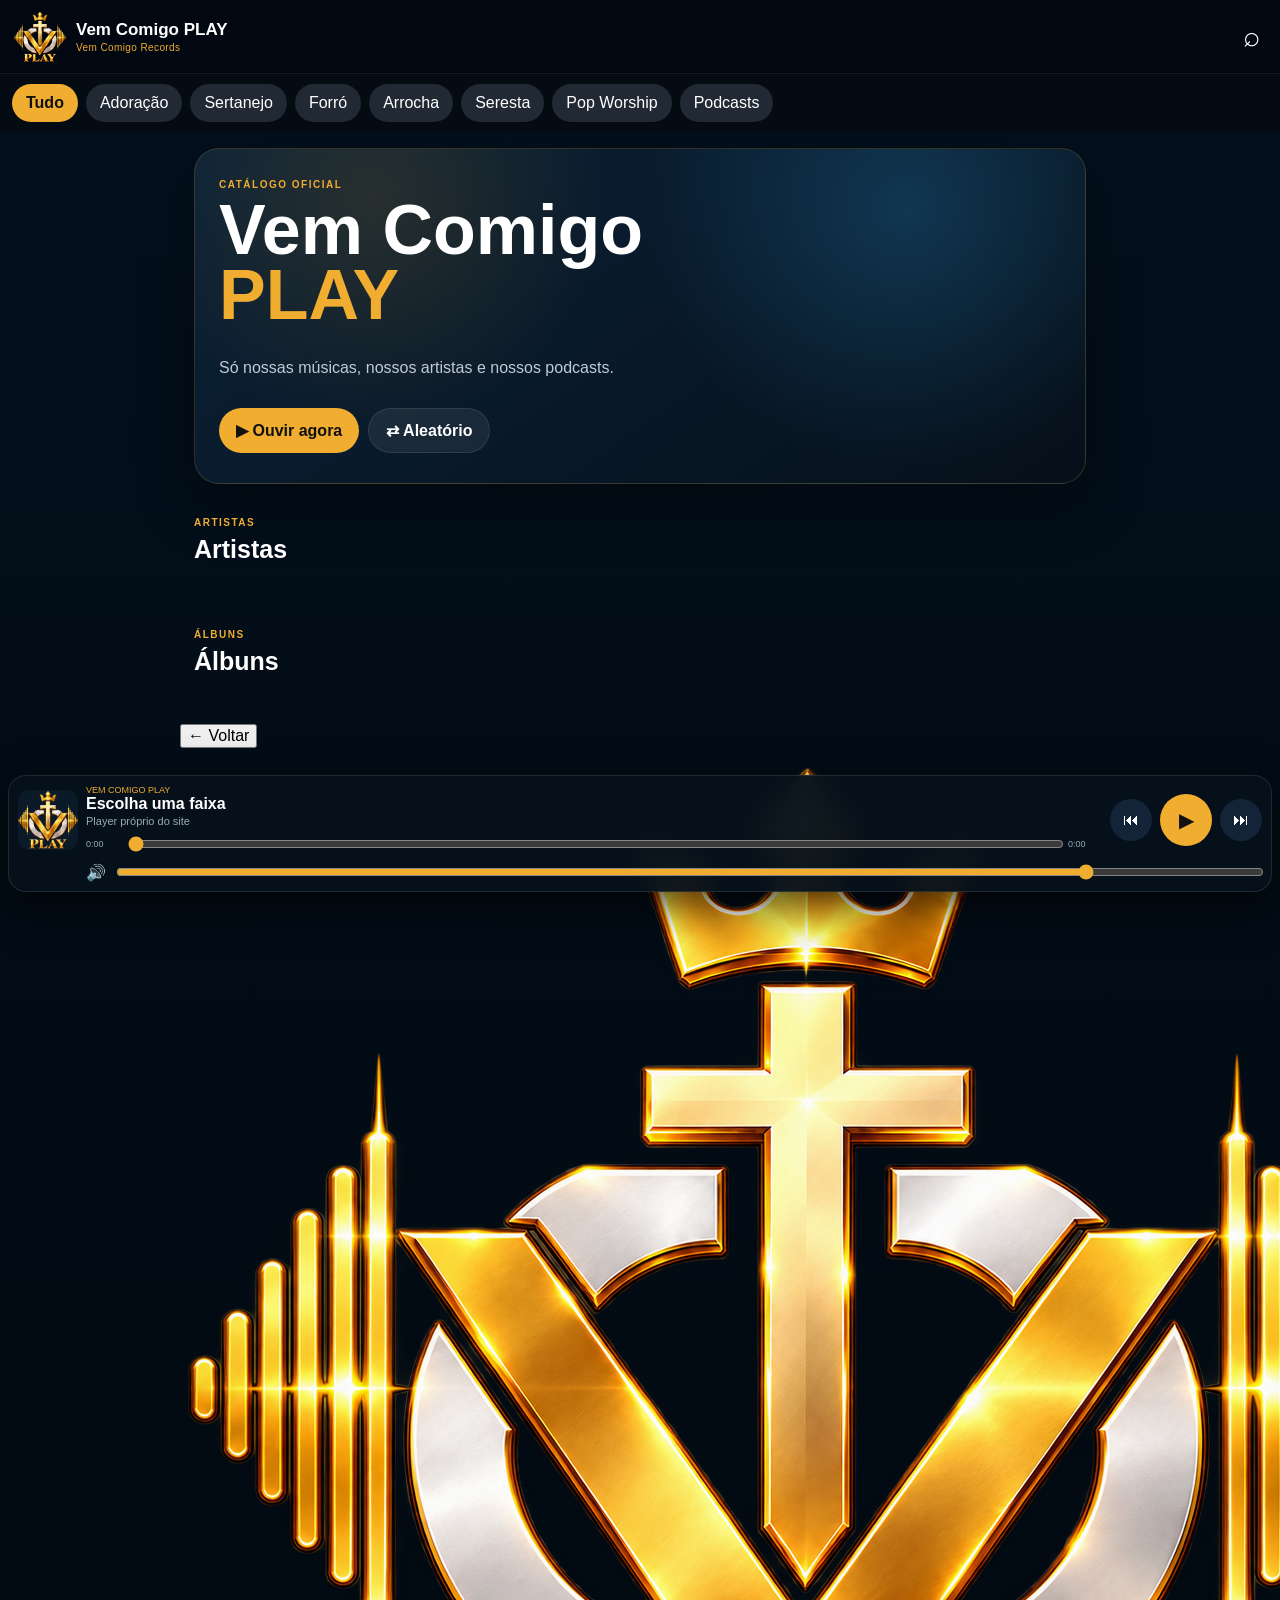
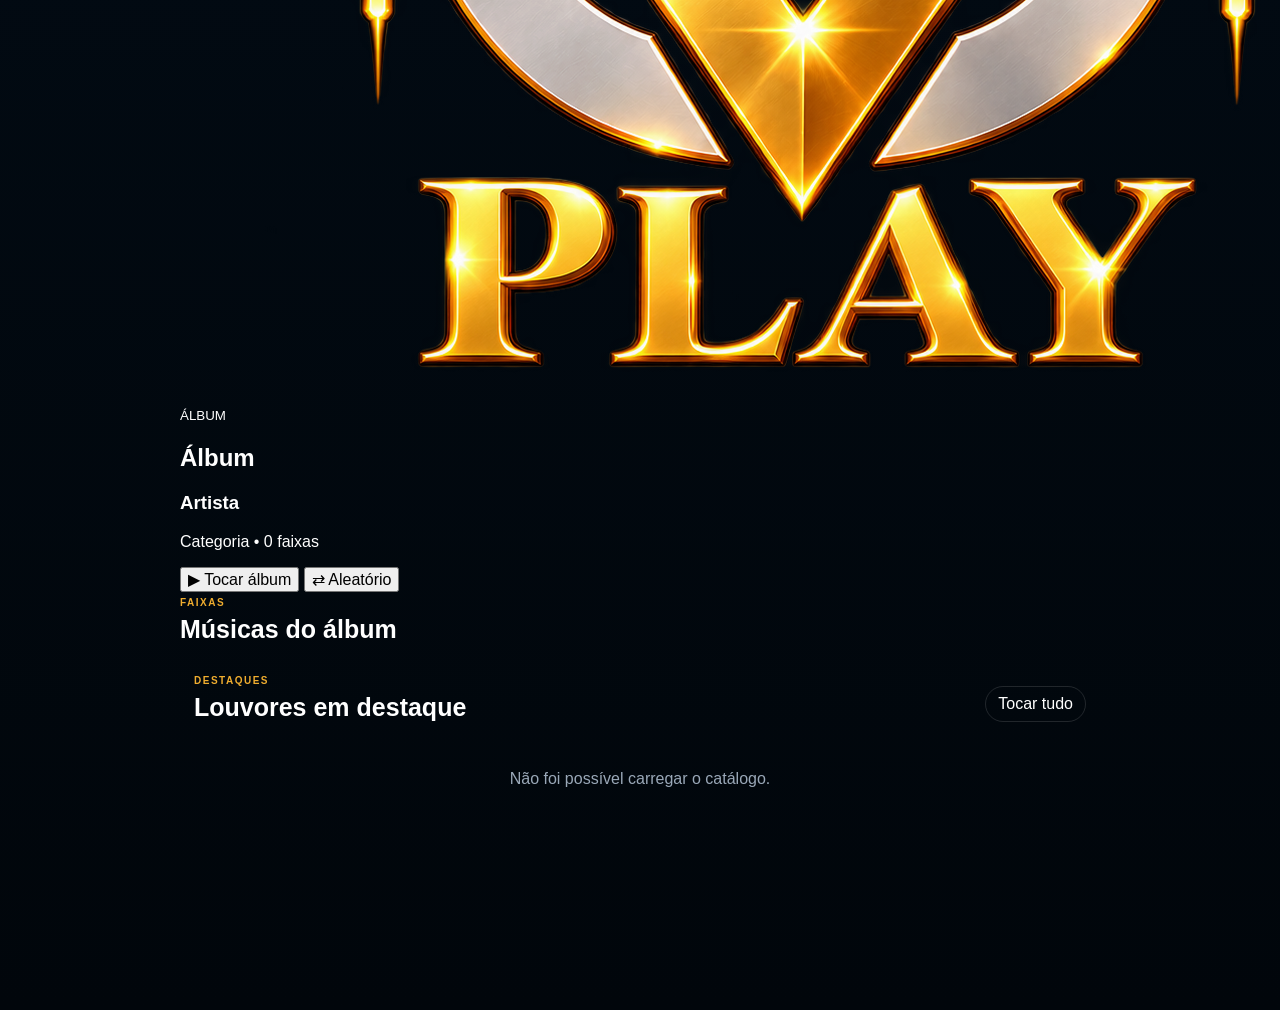
==== index.html @ f5616a2f "Update index.html" ====
<!doctype html>
<html lang="pt-BR">

<head>
  <meta charset="utf-8">

  <meta
    name="viewport"
    content="width=device-width,initial-scale=1,viewport-fit=cover"
  >

  <meta
    name="theme-color"
    content="#020812"
  >

  <title>Vem Comigo PLAY</title>

  <meta
    name="description"
    content="Vem Comigo PLAY — músicas e podcasts da Vem Comigo Records."
  >

  <link
    rel="stylesheet"
    href="style.css"
  >
</head>

<body>

  <!-- TOPO -->

  <header class="topbar">

    <div class="brand">

      <img
        src="logo-play.png"
        alt="Vem Comigo PLAY"
      >

      <div>
        <strong>
          Vem Comigo PLAY
        </strong>

        <span>
          Vem Comigo Records
        </span>
      </div>

    </div>

    <button
      id="searchToggle"
      class="iconbtn"
      aria-label="Buscar"
    >
      ⌕
    </button>

  </header>


  <!-- BUSCA -->

  <section
    id="searchBox"
    class="searchbox hidden"
  >

    <input
      id="searchInput"
      type="search"
      placeholder="Buscar música, artista ou álbum"
    >

  </section>


  <!-- CATEGORIAS -->

  <nav
    class="chips"
    aria-label="Categorias"
  >

    <button
      class="active"
      data-cat="Todos"
    >
      Tudo
    </button>

    <button
      data-cat="Adoração"
    >
      Adoração
    </button>

    <button
      data-cat="Sertanejo Gospel"
    >
      Sertanejo
    </button>

    <button
      data-cat="Forró Gospel"
    >
      Forró
    </button>

    <button
      data-cat="Arrocha Gospel"
    >
      Arrocha
    </button>

    <button
      data-cat="Seresta Gospel"
    >
      Seresta
    </button>

    <button
      data-cat="Pop Worship"
    >
      Pop Worship
    </button>

    <button
      data-cat="Podcasts"
    >
      Podcasts
    </button>

  </nav>


  <main>

    <!-- HERO -->

    <section
      id="homeHero"
      class="hero"
    >

      <small>
        CATÁLOGO OFICIAL
      </small>

      <h1>
        Vem Comigo
        <br>
        <em>
          PLAY
        </em>
      </h1>

      <p>
        Só nossas músicas,
        nossos artistas
        e nossos podcasts.
      </p>

      <div class="hero-actions">

        <button
          id="heroPlay"
        >
          ▶ Ouvir agora
        </button>

        <button
          id="heroShuffle"
          class="secondary"
        >
          ⇄ Aleatório
        </button>

      </div>

    </section>


    <!-- ARTISTAS -->

    <section
      id="artistsSection"
      class="section"
    >

      <div class="section-head">

        <div>

          <small>
            ARTISTAS
          </small>

          <h2>
            Artistas
          </h2>

        </div>

      </div>

      <div
        id="artistsGrid"
        class="albums-grid"
      ></div>

    </section>


    <!-- ÁLBUNS -->

    <section
      id="albumsSection"
      class="section"
    >

      <div class="section-head">

        <div>

          <small>
            ÁLBUNS
          </small>

          <h2>
            Álbuns
          </h2>

        </div>

      </div>

      <div
        id="albumsGrid"
        class="albums-grid"
      ></div>

    </section>


    <!-- TELA DO ÁLBUM -->

    <section
      id="albumView"
      class="album-view hidden"
    >

      <button
        id="backAlbum"
        class="album-back"
      >
        ← Voltar
      </button>

      <div
        class="album-header"
      >

        <div
          class="album-hero-cover"
        >

          <img
            id="albumViewCover"
            src="logo-play.png"
            alt="Capa do álbum"
          >

        </div>

        <div
          class="album-hero-info"
        >

          <small>
            ÁLBUM
          </small>

          <h2
            id="albumViewTitle"
          >
            Álbum
          </h2>

          <h3
            id="albumViewArtist"
          >
            Artista
          </h3>

          <p
            id="albumViewMeta"
          >
            Categoria • 0 faixas
          </p>

          <div
            class="album-actions"
          >

            <button
              id="albumPlay"
              class="album-main-button"
            >
              ▶ Tocar álbum
            </button>

            <button
              id="albumShuffle"
              class="album-secondary-button"
            >
              ⇄ Aleatório
            </button>

          </div>

        </div>

      </div>

      <div
        class="album-track-area"
      >

        <div
          class="section-head"
        >

          <div>

            <small>
              FAIXAS
            </small>

            <h2>
              Músicas do álbum
            </h2>

          </div>

        </div>

        <div
          id="albumTracks"
          class="tracklist"
        ></div>

      </div>

    </section>


    <!-- DESTAQUES -->

    <section
      id="featuredSection"
      class="section"
    >

      <div class="section-head">

        <div>

          <small>
            DESTAQUES
          </small>

          <h2>
            Louvores em destaque
          </h2>

        </div>

        <button
          id="playAll"
        >
          Tocar tudo
        </button>

      </div>

      <div
        id="catalog"
        class="tracklist"
      ></div>

    </section>

  </main>


  <!-- PLAYER -->

  <footer
    class="player"
    id="player"
  >

    <img
      id="cover"
      src="logo-play.png"
      alt="Capa"
    >

    <div
      class="player-meta"
    >

      <small
        id="kind"
      >
        VEM COMIGO PLAY
      </small>

      <strong
        id="title"
      >
        Escolha uma faixa
      </strong>

      <span
        id="artist"
      >
        Player próprio do site
      </span>

      <div
        class="progress"
      >

        <span
          id="cur"
        >
          0:00
        </span>

        <input
          id="seek"
          type="range"
          min="0"
          max="100"
          value="0"
          aria-label="Progresso"
        >

        <span
          id="dur"
        >
          0:00
        </span>

      </div>

    </div>

    <button
      id="prev"
      class="round"
      aria-label="Anterior"
    >
      ⏮
    </button>

    <button
      id="play"
      class="round main"
      aria-label="Tocar"
    >
      ▶
    </button>

    <button
      id="next"
      class="round"
      aria-label="Próxima"
    >
      ⏭
    </button>

    <div
      class="volume"
    >

      <span>
        🔊
      </span>

      <input
        id="volume"
        type="range"
        min="0"
        max="1"
        step=".05"
        value=".85"
        aria-label="Volume"
      >

    </div>

    <audio
      id="audio"
      preload="metadata"
    ></audio>

  </footer>


  <script
    src="app.js"
  ></script>

</body>

</html>
---- style.css ----
:root{
  --bg:#020812;
  --bg2:#05101d;
  --panel:#091827;
  --panel2:#0d2033;
  --gold:#f0ad2f;
  --gold2:#ffd36b;
  --white:#ffffff;
  --muted:#9aa8b8;
  --line:#ffffff14;
}

*{
  box-sizing:border-box;
}

html{
  background:var(--bg);
}

body{
  margin:0;
  padding-bottom:154px;
  background:linear-gradient(
    180deg,
    #03101d 0%,
    #01060b 100%
  );
  color:#fff;
  font-family:Arial,Helvetica,sans-serif;
}

button,
input{
  font:inherit;
}

button{
  cursor:pointer;
}

/* TOPO */

.topbar{
  position:sticky;
  top:0;
  z-index:30;

  height:74px;

  display:flex;
  align-items:center;
  justify-content:space-between;

  padding:10px 14px;

  background:#020812ee;
  border-bottom:1px solid var(--line);

  backdrop-filter:blur(14px);
}

.brand{
  display:flex;
  align-items:center;
  gap:10px;
}

.brand img{
  width:52px;
  height:52px;
  object-fit:contain;
}

.brand strong,
.brand span{
  display:block;
}

.brand strong{
  font-size:17px;
}

.brand span{
  font-size:10px;
  color:var(--gold);
  margin-top:2px;
  letter-spacing:.4px;
}

.iconbtn{
  border:0;
  background:none;
  color:#fff;
  font-size:29px;
}

/* BUSCA */

.searchbox{
  padding:10px 14px;
  background:#06101b;
}

.searchbox.hidden{
  display:none;
}

.searchbox input{
  width:100%;
  padding:13px 14px;

  border-radius:14px;
  border:1px solid #ffffff20;

  background:#0f1d2a;
  color:#fff;

  outline:none;
}

.searchbox input:focus{
  border-color:#f0ad2f66;
}

/* CATEGORIAS */

.chips{
  position:sticky;
  top:74px;
  z-index:25;

  display:flex;
  gap:8px;

  overflow:auto;

  padding:10px 12px;

  background:#050b12;
}

.chips::-webkit-scrollbar{
  display:none;
}

.chips button{
  border:0;

  background:#202934;
  color:#fff;

  border-radius:999px;

  padding:10px 14px;

  white-space:nowrap;
}

.chips button.active{
  background:var(--gold);
  color:#101010;
  font-weight:900;
}

/* CONTEÚDO */

main{
  max-width:920px;
  margin:auto;
}

/* HERO */

.hero{
  margin:16px 14px;

  padding:30px 24px;

  min-height:300px;

  border:1px solid #f0ad2f30;
  border-radius:25px;

  background:
    radial-gradient(
      circle at 80% 18%,
      #1f6a9860,
      transparent 34%
    ),
    radial-gradient(
      circle at 20% 15%,
      #8f6b1f38,
      transparent 30%
    ),
    linear-gradient(
      145deg,
      #0b2238,
      #06101a
    );

  display:flex;
  flex-direction:column;
  justify-content:flex-end;

  box-shadow:0 18px 60px #0005;
}

.hero small,
.section-head small{
  color:var(--gold);

  font-size:10px;
  font-weight:900;

  letter-spacing:1.5px;
}

.hero h1{
  font-size:clamp(
    40px,
    10vw,
    70px
  );

  line-height:.93;

  margin:8px 0 12px;
}

.hero h1 em{
  font-style:normal;
  color:var(--gold);
}

.hero p{
  max-width:540px;

  color:#c1cad5;

  font-size:16px;
  line-height:1.5;
}

.hero-actions{
  display:flex;
  gap:9px;

  margin-top:12px;
}

.hero-actions button{
  border:0;

  border-radius:999px;

  padding:12px 17px;

  background:var(--gold);

  font-weight:900;

  color:#111;
}

.hero-actions .secondary{
  background:#ffffff12;
  color:#fff;

  border:1px solid #ffffff18;
}

/* SEÇÕES */

.section{
  padding:
    12px
    14px
    34px;
}

.section-head{
  display:flex;

  justify-content:space-between;
  align-items:end;

  gap:10px;
}

.section-head h2{
  font-size:25px;

  margin:5px 0 14px;
}

.section-head > button{
  margin-bottom:14px;

  border:1px solid #ffffff20;

  background:none;
  color:#fff;

  border-radius:999px;

  padding:8px 12px;
}

/* LISTA DE MÚSICAS */

.tracklist{
  display:grid;
  gap:7px;
}

.track{
  display:grid;

  grid-template-columns:
    92px
    1fr
    auto;

  gap:11px;

  align-items:center;

  padding:7px;

  border-radius:14px;

  transition:.18s;
}

.track:hover{
  background:#ffffff08;
}

.art{
  width:92px;
  height:62px;

  border-radius:10px;

  overflow:hidden;

  background:
    linear-gradient(
      145deg,
      #183650,
      #081520
    );

  display:grid;
  place-items:center;
}

.art img{
  width:100%;
  height:100%;

  object-fit:cover;
}

.info{
  min-width:0;
}

.info strong,
.info span{
  display:block;
}

.info strong{
  white-space:nowrap;

  overflow:hidden;

  text-overflow:ellipsis;
}

.info span{
  margin-top:4px;

  color:var(--muted);

  font-size:12px;

  white-space:nowrap;

  overflow:hidden;

  text-overflow:ellipsis;
}

.actions{
  display:flex;
  gap:6px;
}

.actions button,
.actions a{
  width:38px;
  height:38px;

  border-radius:50%;

  border:1px solid #ffffff16;

  background:#0d2033;
  color:#fff;

  display:grid;
  place-items:center;

  text-decoration:none;
}

.actions a{
  color:var(--gold2);
}

/* PLAYER */

.player{
  position:fixed;

  left:8px;
  right:8px;
  bottom:8px;

  z-index:40;

  display:grid;

  grid-template-columns:
    60px
    1fr
    42px
    52px
    42px;

  gap:8px;

  align-items:center;

  padding:9px;

  background:#07111cf5;

  border:1px solid #ffffff1b;

  border-radius:18px;

  box-shadow:
    0 12px 45px #000b;

  backdrop-filter:blur(15px);
}

.player > img{
  width:60px;
  height:60px;

  border-radius:11px;

  object-fit:cover;

  background:#0b1a29;
}

.player-meta{
  min-width:0;
}

.player-meta small{
  display:block;

  color:var(--gold);

  font-size:9px;
}

.player-meta strong,
.player-meta > span{
  display:block;

  white-space:nowrap;

  overflow:hidden;

  text-overflow:ellipsis;
}

.player-meta > span{
  font-size:11px;

  color:var(--muted);

  margin-top:2px;
}

.round{
  width:42px;
  height:42px;

  border-radius:50%;

  border:0;

  background:#142438;
  color:#fff;
}

.round.main{
  width:52px;
  height:52px;

  background:var(--gold);
  color:#111;

  font-size:20px;
}

/* PROGRESSO */

.progress{
  display:grid;

  grid-template-columns:
    34px
    1fr
    34px;

  gap:6px;

  align-items:center;

  margin-top:7px;

  font-size:9px;

  color:var(--muted);
}

.progress input,
.volume input{
  width:100%;

  accent-color:var(--gold);
}

/* VOLUME */

.volume{
  grid-column:2 / 6;

  display:grid;

  grid-template-columns:
    21px
    1fr;

  gap:7px;

  align-items:center;
}

/* VAZIO */

.empty{
  padding:34px 10px;

  text-align:center;

  color:var(--muted);
}

/* CELULAR */

@media(max-width:580px){

  body{
    padding-bottom:160px;
  }

  .brand strong{
    font-size:15px;
  }

  .track{
    grid-template-columns:
      82px
      1fr
      auto;
  }

  .art{
    width:82px;
    height:57px;
  }

  .actions a{
    display:none;
  }

  .player{
    grid-template-columns:
      48px
      1fr
      49px;
  }

  .player > img{
    width:48px;
    height:48px;
  }

  .player #prev,
  .player #next{
    display:none;
  }

  .round.main{
    width:49px;
    height:49px;
  }

  .volume{
    grid-column:1 / 4;
  }

}
/* =========================
   ARTISTAS E ÁLBUNS
========================= */

.albums-grid{
  display:grid;
  grid-template-columns:
    repeat(auto-fill,minmax(150px,1fr));
  gap:14px;
}

.album-card,
.artist-card{
  background:#091827;
  border:1px solid #ffffff12;
  border-radius:16px;
  overflow:hidden;
  cursor:pointer;
  transition:.18s;
}

.album-card:hover,
.artist-card:hover{
  transform:translateY(-2px);
  border-color:#f0ad2f55;
}

.album-cover,
.artist-cover{
  width:100%;
  aspect-ratio:1/1;
  background:#0d2033;
  overflow:hidden;
}

.album-cover img,
.artist-cover img{
  width:100%;
  height:100%;
  object-fit:cover;
}

.album-info,
.artist-info{
  padding:10px;
}

.album-info strong,
.artist-info strong{
  display:block;
  font-size:14px;
  white-space:nowrap;
  overflow:hidden;
  text-overflow:ellipsis;
}

.album-info span,
.artist-info span{
  display:block;
  margin-top:4px;
  font-size:11px;
  color:var(--muted);
}

.album-card.active{
  border-color:var(--gold);
  box-shadow:0 0 0 1px #f0ad2f44;
}

@media(max-width:580px){
  .albums-grid{
    grid-template-columns:
      repeat(2,minmax(0,1fr));
    gap:10px;
  }
}
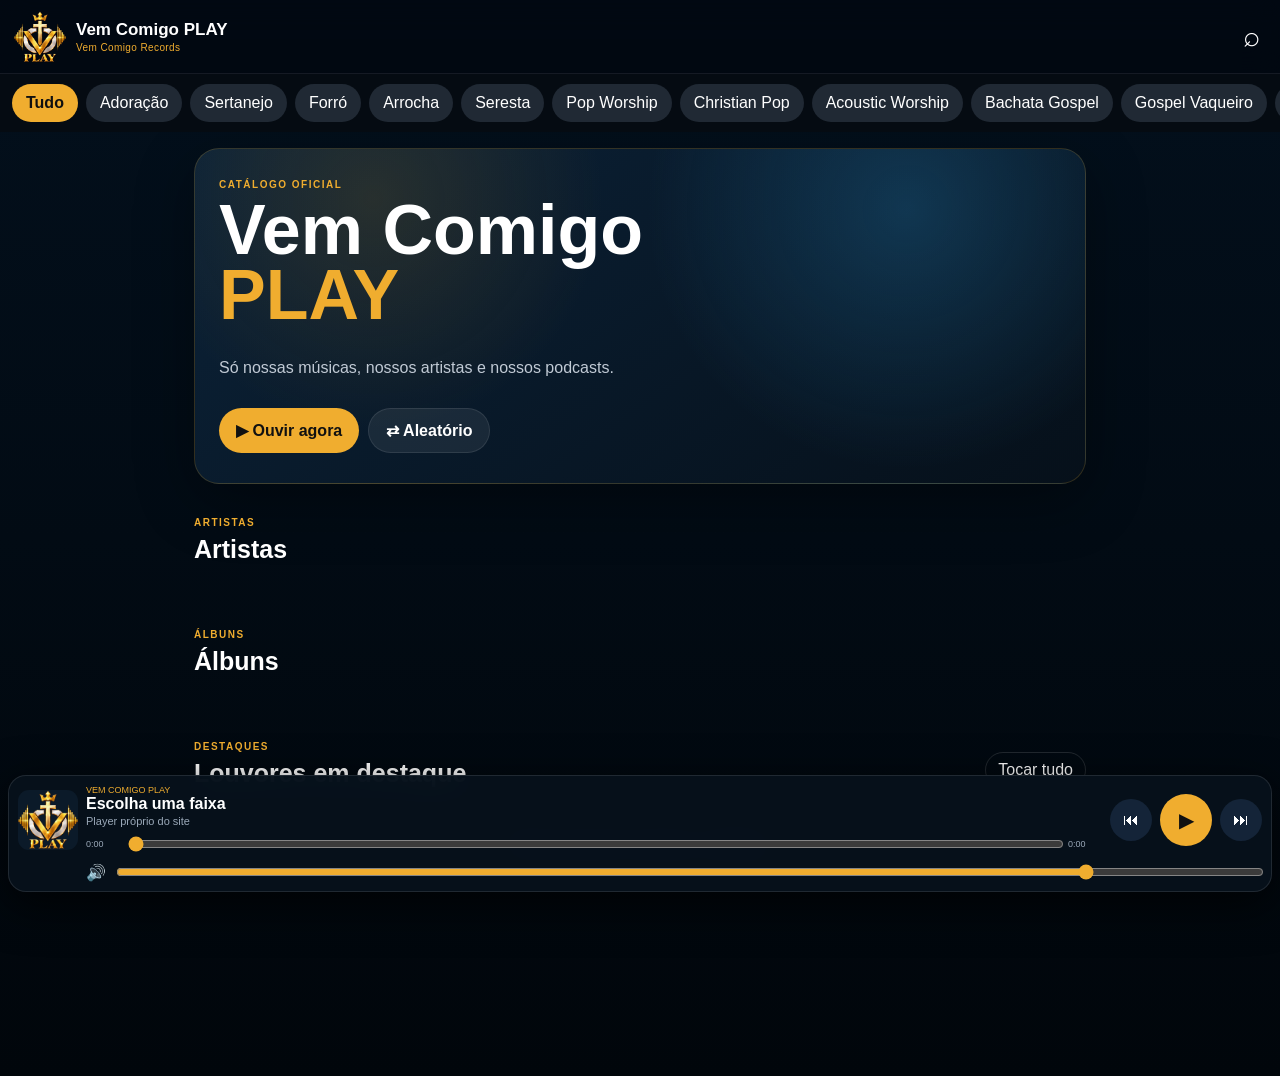
==== commit 754c83b8: "Update index.html" ====
--- a/index.html
+++ b/index.html
@@ -127,6 +127,30 @@
       data-cat="Pop Worship"
     >
       Pop Worship
+    </button>
+
+    <button
+      data-cat="Christian Pop"
+    >
+      Christian Pop
+    </button>
+
+    <button
+      data-cat="Acoustic Worship"
+    >
+      Acoustic Worship
+    </button>
+
+    <button
+      data-cat="Bachata Gospel"
+    >
+      Bachata Gospel
+    </button>
+
+    <button
+      data-cat="Gospel Vaqueiro"
+    >
+      Gospel Vaqueiro
     </button>
 
     <button
@@ -353,6 +377,95 @@
           id="albumTracks"
           class="tracklist"
         ></div>
+
+      </div>
+
+    </section>
+
+
+    <!-- =========================
+         TELA DE LETRAS
+    ========================== -->
+
+    <section
+      id="lyricsView"
+      class="lyrics-view hidden"
+    >
+
+      <button
+        id="backLyrics"
+        class="album-back"
+      >
+        ← Voltar
+      </button>
+
+      <div
+        class="lyrics-header"
+      >
+
+        <div
+          class="lyrics-cover"
+        >
+
+          <img
+            id="lyricsCover"
+            src="logo-play.png"
+            alt="Capa da música"
+          >
+
+        </div>
+
+        <div
+          class="lyrics-info"
+        >
+
+          <small>
+            LETRA
+          </small>
+
+          <h2
+            id="lyricsTitle"
+          >
+            Música
+          </h2>
+
+          <h3
+            id="lyricsArtist"
+          >
+            Artista
+          </h3>
+
+          <p
+            id="lyricsAlbum"
+          >
+            Álbum
+          </p>
+
+          <button
+            id="lyricsPlay"
+            class="album-main-button"
+          >
+            ▶ Ouvir música
+          </button>
+
+        </div>
+
+      </div>
+
+
+      <div
+        class="lyrics-content"
+      >
+
+        <div
+          class="lyrics-brand"
+        >
+          VEM COMIGO PLAY
+        </div>
+
+        <pre
+          id="lyricsText"
+        >Letra não disponível.</pre>
 
       </div>
 
--- a/style.css
+++ b/style.css
@@ -708,3 +708,148 @@
     gap:10px;
   }
 }
+/* =========================
+   TELA DO ÁLBUM
+========================= */
+
+.hidden{
+  display:none !important;
+}
+
+.album-view{
+  padding:18px 14px 36px;
+}
+
+.album-back{
+  border:1px solid #ffffff20;
+  background:#ffffff08;
+  color:#fff;
+  border-radius:999px;
+  padding:9px 14px;
+  margin-bottom:16px;
+}
+
+.album-header{
+  display:grid;
+  grid-template-columns:260px 1fr;
+  gap:24px;
+  align-items:center;
+
+  padding:22px;
+
+  border-radius:24px;
+  border:1px solid #ffffff12;
+
+  background:
+    radial-gradient(
+      circle at 20% 20%,
+      #c7952d25,
+      transparent 28%
+    ),
+    linear-gradient(
+      145deg,
+      #0c2034,
+      #07111c
+    );
+
+  box-shadow:
+    0 16px 50px #0007;
+}
+
+.album-hero-cover{
+  width:100%;
+  aspect-ratio:1/1;
+  border-radius:20px;
+  overflow:hidden;
+  background:#0b1927;
+}
+
+.album-hero-cover img{
+  width:100%;
+  height:100%;
+  object-fit:cover;
+}
+
+.album-hero-info small{
+  color:var(--gold);
+  font-size:10px;
+  font-weight:900;
+  letter-spacing:1.4px;
+}
+
+.album-hero-info h2{
+  margin:7px 0 5px;
+  font-size:clamp(
+    34px,
+    7vw,
+    58px
+  );
+  line-height:1;
+}
+
+.album-hero-info h3{
+  margin:0 0 9px;
+  font-size:19px;
+  color:#e5ebf1;
+}
+
+.album-hero-info p{
+  margin:0;
+  color:var(--muted);
+}
+
+.album-actions{
+  display:flex;
+  gap:9px;
+  flex-wrap:wrap;
+  margin-top:18px;
+}
+
+.album-main-button,
+.album-secondary-button{
+  border-radius:999px;
+  padding:12px 17px;
+  font-weight:900;
+}
+
+.album-main-button{
+  border:0;
+  background:var(--gold);
+  color:#111;
+}
+
+.album-secondary-button{
+  border:1px solid #ffffff20;
+  background:#ffffff0a;
+  color:#fff;
+}
+
+.album-track-area{
+  margin-top:24px;
+}
+
+/* =========================
+   MOBILE
+========================= */
+
+@media(max-width:700px){
+
+  .album-header{
+    grid-template-columns:1fr;
+    gap:16px;
+  }
+
+  .album-hero-cover{
+    max-width:300px;
+    margin:auto;
+  }
+
+  .album-hero-info{
+    text-align:center;
+  }
+
+  .album-actions{
+    justify-content:center;
+  }
+
+}
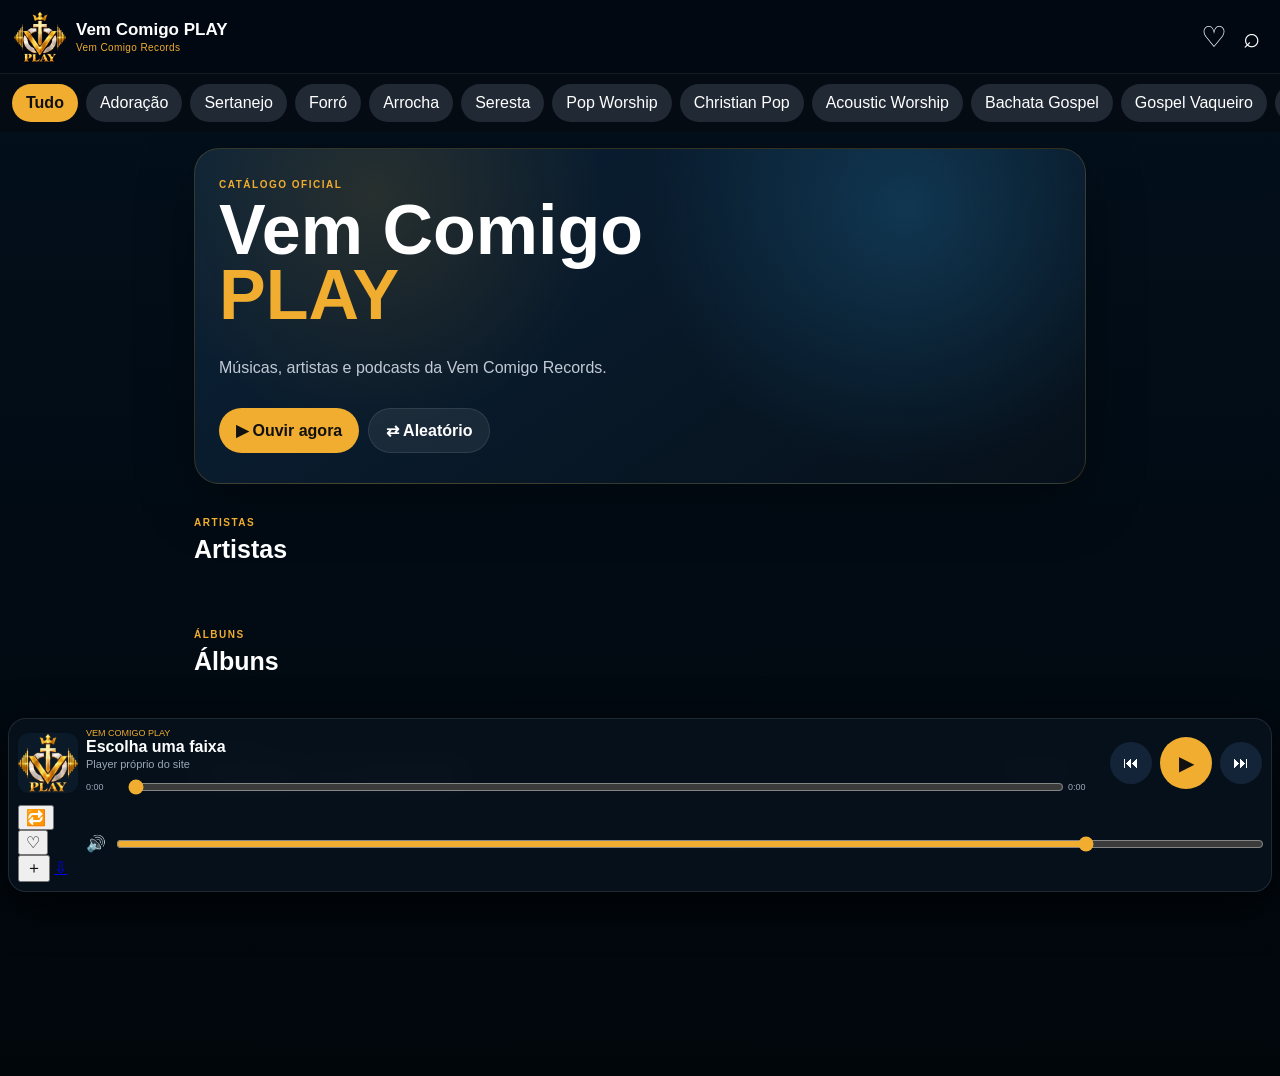
==== commit 66a09b3f: "Update index.html" ====
--- a/index.html
+++ b/index.html
@@ -29,7 +29,9 @@
 
 <body>
 
-  <!-- TOPO -->
+  <!-- =====================================================
+       TOPO
+  ====================================================== -->
 
   <header class="topbar">
 
@@ -41,6 +43,7 @@
       >
 
       <div>
+
         <strong>
           Vem Comigo PLAY
         </strong>
@@ -48,22 +51,40 @@
         <span>
           Vem Comigo Records
         </span>
+
       </div>
 
     </div>
 
-    <button
-      id="searchToggle"
-      class="iconbtn"
-      aria-label="Buscar"
-    >
-      ⌕
-    </button>
+
+    <div class="top-actions">
+
+      <button
+        id="libraryToggle"
+        class="iconbtn"
+        aria-label="Minha Biblioteca"
+        title="Minha Biblioteca"
+      >
+        ♡
+      </button>
+
+      <button
+        id="searchToggle"
+        class="iconbtn"
+        aria-label="Buscar"
+        title="Buscar"
+      >
+        ⌕
+      </button>
+
+    </div>
 
   </header>
 
 
-  <!-- BUSCA -->
+  <!-- =====================================================
+       BUSCA
+  ====================================================== -->
 
   <section
     id="searchBox"
@@ -79,7 +100,9 @@
   </section>
 
 
-  <!-- CATEGORIAS -->
+  <!-- =====================================================
+       CATEGORIAS
+  ====================================================== -->
 
   <nav
     class="chips"
@@ -93,69 +116,47 @@
       Tudo
     </button>
 
-    <button
-      data-cat="Adoração"
-    >
+    <button data-cat="Adoração">
       Adoração
     </button>
 
-    <button
-      data-cat="Sertanejo Gospel"
-    >
+    <button data-cat="Sertanejo Gospel">
       Sertanejo
     </button>
 
-    <button
-      data-cat="Forró Gospel"
-    >
+    <button data-cat="Forró Gospel">
       Forró
     </button>
 
-    <button
-      data-cat="Arrocha Gospel"
-    >
+    <button data-cat="Arrocha Gospel">
       Arrocha
     </button>
 
-    <button
-      data-cat="Seresta Gospel"
-    >
+    <button data-cat="Seresta Gospel">
       Seresta
     </button>
 
-    <button
-      data-cat="Pop Worship"
-    >
+    <button data-cat="Pop Worship">
       Pop Worship
     </button>
 
-    <button
-      data-cat="Christian Pop"
-    >
+    <button data-cat="Christian Pop">
       Christian Pop
     </button>
 
-    <button
-      data-cat="Acoustic Worship"
-    >
+    <button data-cat="Acoustic Worship">
       Acoustic Worship
     </button>
 
-    <button
-      data-cat="Bachata Gospel"
-    >
+    <button data-cat="Bachata Gospel">
       Bachata Gospel
     </button>
 
-    <button
-      data-cat="Gospel Vaqueiro"
-    >
+    <button data-cat="Gospel Vaqueiro">
       Gospel Vaqueiro
     </button>
 
-    <button
-      data-cat="Podcasts"
-    >
+    <button data-cat="Podcasts">
       Podcasts
     </button>
 
@@ -164,7 +165,9 @@
 
   <main>
 
-    <!-- HERO -->
+    <!-- =====================================================
+         HOME
+    ====================================================== -->
 
     <section
       id="homeHero"
@@ -178,22 +181,18 @@
       <h1>
         Vem Comigo
         <br>
-        <em>
-          PLAY
-        </em>
+        <em>PLAY</em>
       </h1>
 
       <p>
-        Só nossas músicas,
-        nossos artistas
-        e nossos podcasts.
+        Músicas, artistas e podcasts
+        da Vem Comigo Records.
       </p>
 
+
       <div class="hero-actions">
 
-        <button
-          id="heroPlay"
-        >
+        <button id="heroPlay">
           ▶ Ouvir agora
         </button>
 
@@ -209,7 +208,228 @@
     </section>
 
 
-    <!-- ARTISTAS -->
+    <!-- =====================================================
+         MINHA BIBLIOTECA
+    ====================================================== -->
+
+    <section
+      id="librarySection"
+      class="section hidden"
+    >
+
+      <div class="library-header">
+
+        <button
+          id="closeLibrary"
+          class="album-back"
+        >
+          ← Voltar
+        </button>
+
+        <small>
+          MINHA BIBLIOTECA
+        </small>
+
+        <h1>
+          Sua música
+        </h1>
+
+        <p>
+          Favoritos e playlists salvos neste aparelho.
+        </p>
+
+      </div>
+
+
+      <div class="library-tabs">
+
+        <button
+          id="favoritesTab"
+          class="library-tab active"
+        >
+          ❤️ Favoritos
+        </button>
+
+        <button
+          id="playlistsTab"
+          class="library-tab"
+        >
+          ♪ Playlists
+        </button>
+
+      </div>
+
+
+      <!-- FAVORITOS -->
+
+      <div
+        id="favoritesView"
+        class="library-view"
+      >
+
+        <div class="section-head">
+
+          <div>
+
+            <small>
+              FAVORITOS
+            </small>
+
+            <h2>
+              Músicas que você curtiu
+            </h2>
+
+          </div>
+
+          <button id="playFavorites">
+            ▶ Tocar
+          </button>
+
+        </div>
+
+
+        <div
+          id="favoritesList"
+          class="tracklist"
+        >
+
+          <div class="empty">
+            Você ainda não adicionou favoritos.
+          </div>
+
+        </div>
+
+      </div>
+
+
+      <!-- PLAYLISTS -->
+
+      <div
+        id="playlistsView"
+        class="library-view hidden"
+      >
+
+        <div class="section-head">
+
+          <div>
+
+            <small>
+              PLAYLISTS
+            </small>
+
+            <h2>
+              Suas playlists
+            </h2>
+
+          </div>
+
+          <button id="createPlaylistButton">
+            + Nova
+          </button>
+
+        </div>
+
+
+        <div
+          id="playlistsGrid"
+          class="albums-grid"
+        >
+
+          <div class="empty">
+            Nenhuma playlist criada.
+          </div>
+
+        </div>
+
+      </div>
+
+    </section>
+
+
+    <!-- =====================================================
+         TELA DE PLAYLIST
+    ====================================================== -->
+
+    <section
+      id="playlistView"
+      class="album-view hidden"
+    >
+
+      <button
+        id="backPlaylist"
+        class="album-back"
+      >
+        ← Minhas playlists
+      </button>
+
+
+      <div class="album-header">
+
+        <div class="playlist-big-icon">
+          ♪
+        </div>
+
+
+        <div class="album-hero-info">
+
+          <small>
+            PLAYLIST
+          </small>
+
+          <h2 id="playlistViewTitle">
+            Minha Playlist
+          </h2>
+
+          <p id="playlistViewMeta">
+            0 músicas
+          </p>
+
+
+          <div class="album-actions">
+
+            <button
+              id="playlistPlay"
+              class="album-main-button"
+            >
+              ▶ Tocar playlist
+            </button>
+
+            <button
+              id="playlistShuffle"
+              class="album-secondary-button"
+            >
+              ⇄ Aleatório
+            </button>
+
+            <button
+              id="deletePlaylist"
+              class="album-secondary-button"
+            >
+              🗑 Excluir playlist
+            </button>
+
+          </div>
+
+        </div>
+
+      </div>
+
+
+      <div class="album-track-area">
+
+        <div
+          id="playlistTracks"
+          class="tracklist"
+        ></div>
+
+      </div>
+
+    </section>
+
+
+    <!-- =====================================================
+         ARTISTAS
+    ====================================================== -->
 
     <section
       id="artistsSection"
@@ -231,6 +451,7 @@
         </div>
 
       </div>
+
 
       <div
         id="artistsGrid"
@@ -240,7 +461,9 @@
     </section>
 
 
-    <!-- ÁLBUNS -->
+    <!-- =====================================================
+         ÁLBUNS
+    ====================================================== -->
 
     <section
       id="albumsSection"
@@ -262,6 +485,7 @@
         </div>
 
       </div>
+
 
       <div
         id="albumsGrid"
@@ -271,7 +495,9 @@
     </section>
 
 
-    <!-- TELA DO ÁLBUM -->
+    <!-- =====================================================
+         TELA DO ÁLBUM
+    ====================================================== -->
 
     <section
       id="albumView"
@@ -285,13 +511,10 @@
         ← Voltar
       </button>
 
-      <div
-        class="album-header"
-      >
-
-        <div
-          class="album-hero-cover"
-        >
+
+      <div class="album-header">
+
+        <div class="album-hero-cover">
 
           <img
             id="albumViewCover"
@@ -301,35 +524,27 @@
 
         </div>
 
-        <div
-          class="album-hero-info"
-        >
+
+        <div class="album-hero-info">
 
           <small>
             ÁLBUM
           </small>
 
-          <h2
-            id="albumViewTitle"
-          >
+          <h2 id="albumViewTitle">
             Álbum
           </h2>
 
-          <h3
-            id="albumViewArtist"
-          >
+          <h3 id="albumViewArtist">
             Artista
           </h3>
 
-          <p
-            id="albumViewMeta"
-          >
+          <p id="albumViewMeta">
             Categoria • 0 faixas
           </p>
 
-          <div
-            class="album-actions"
-          >
+
+          <div class="album-actions">
 
             <button
               id="albumPlay"
@@ -351,13 +566,10 @@
 
       </div>
 
-      <div
-        class="album-track-area"
-      >
-
-        <div
-          class="section-head"
-        >
+
+      <div class="album-track-area">
+
+        <div class="section-head">
 
           <div>
 
@@ -372,6 +584,7 @@
           </div>
 
         </div>
+
 
         <div
           id="albumTracks"
@@ -383,9 +596,9 @@
     </section>
 
 
-    <!-- =========================
-         TELA DE LETRAS
-    ========================== -->
+    <!-- =====================================================
+         LETRAS
+    ====================================================== -->
 
     <section
       id="lyricsView"
@@ -399,13 +612,10 @@
         ← Voltar
       </button>
 
-      <div
-        class="lyrics-header"
-      >
-
-        <div
-          class="lyrics-cover"
-        >
+
+      <div class="lyrics-header">
+
+        <div class="lyrics-cover">
 
           <img
             id="lyricsCover"
@@ -415,31 +625,25 @@
 
         </div>
 
-        <div
-          class="lyrics-info"
-        >
+
+        <div class="lyrics-info">
 
           <small>
             LETRA
           </small>
 
-          <h2
-            id="lyricsTitle"
-          >
+          <h2 id="lyricsTitle">
             Música
           </h2>
 
-          <h3
-            id="lyricsArtist"
-          >
+          <h3 id="lyricsArtist">
             Artista
           </h3>
 
-          <p
-            id="lyricsAlbum"
-          >
+          <p id="lyricsAlbum">
             Álbum
           </p>
+
 
           <button
             id="lyricsPlay"
@@ -453,15 +657,12 @@
       </div>
 
 
-      <div
-        class="lyrics-content"
-      >
-
-        <div
-          class="lyrics-brand"
-        >
+      <div class="lyrics-content">
+
+        <div class="lyrics-brand">
           VEM COMIGO PLAY
         </div>
+
 
         <pre
           id="lyricsText"
@@ -472,7 +673,9 @@
     </section>
 
 
-    <!-- DESTAQUES -->
+    <!-- =====================================================
+         DESTAQUES
+    ====================================================== -->
 
     <section
       id="featuredSection"
@@ -493,13 +696,12 @@
 
         </div>
 
-        <button
-          id="playAll"
-        >
+        <button id="playAll">
           Tocar tudo
         </button>
 
       </div>
+
 
       <div
         id="catalog"
@@ -511,48 +713,106 @@
   </main>
 
 
-  <!-- PLAYER -->
+  <!-- =====================================================
+       MODAL ADICIONAR À PLAYLIST
+  ====================================================== -->
+
+  <div
+    id="playlistModal"
+    class="playlist-modal hidden"
+  >
+
+    <div class="playlist-modal-box">
+
+      <div class="playlist-modal-head">
+
+        <div>
+
+          <small>
+            VEM COMIGO PLAY
+          </small>
+
+          <h2>
+            Adicionar à playlist
+          </h2>
+
+        </div>
+
+
+        <button
+          id="closePlaylistModal"
+          class="modal-close"
+        >
+          ✕
+        </button>
+
+      </div>
+
+
+      <div
+        id="playlistModalTrack"
+        class="playlist-modal-track"
+      >
+        Escolha uma música.
+      </div>
+
+
+      <div
+        id="playlistChoices"
+        class="playlist-choices"
+      ></div>
+
+
+      <button
+        id="newPlaylistFromModal"
+        class="primary-action"
+      >
+        + Criar nova playlist
+      </button>
+
+    </div>
+
+  </div>
+
+
+  <!-- =====================================================
+       PLAYER FIXO
+  ====================================================== -->
 
   <footer
     class="player"
     id="player"
   >
 
+    <!-- CAPA -->
+
     <img
       id="cover"
       src="logo-play.png"
       alt="Capa"
     >
 
-    <div
-      class="player-meta"
-    >
-
-      <small
-        id="kind"
-      >
+
+    <!-- INFORMAÇÕES -->
+
+    <div class="player-meta">
+
+      <small id="kind">
         VEM COMIGO PLAY
       </small>
 
-      <strong
-        id="title"
-      >
+      <strong id="title">
         Escolha uma faixa
       </strong>
 
-      <span
-        id="artist"
-      >
+      <span id="artist">
         Player próprio do site
       </span>
 
-      <div
-        class="progress"
-      >
-
-        <span
-          id="cur"
-        >
+
+      <div class="progress">
+
+        <span id="cur">
           0:00
         </span>
 
@@ -565,43 +825,112 @@
           aria-label="Progresso"
         >
 
-        <span
-          id="dur"
-        >
+        <span id="dur">
           0:00
         </span>
 
       </div>
 
     </div>
+
+
+    <!-- ANTERIOR -->
 
     <button
       id="prev"
       class="round"
       aria-label="Anterior"
+      title="Anterior"
     >
       ⏮
     </button>
+
+
+    <!-- PLAY -->
 
     <button
       id="play"
       class="round main"
       aria-label="Tocar"
+      title="Tocar"
     >
       ▶
     </button>
+
+
+    <!-- PRÓXIMA -->
 
     <button
       id="next"
       class="round"
       aria-label="Próxima"
+      title="Próxima"
     >
       ⏭
     </button>
 
-    <div
-      class="volume"
-    >
+
+    <!-- =================================================
+         CONTROLES EXTRAS
+    ================================================== -->
+
+    <div class="player-extra-actions">
+
+      <!-- REPETIR -->
+
+      <button
+        id="repeatButton"
+        class="player-extra-button"
+        title="Repetir"
+        aria-label="Repetir"
+      >
+        🔁
+      </button>
+
+
+      <!-- FAVORITO -->
+
+      <button
+        id="favoriteCurrent"
+        class="player-extra-button"
+        title="Adicionar aos favoritos"
+        aria-label="Favorito"
+      >
+        ♡
+      </button>
+
+
+      <!-- PLAYLIST -->
+
+      <button
+        id="playlistCurrent"
+        class="player-extra-button"
+        title="Adicionar à playlist"
+        aria-label="Adicionar à playlist"
+      >
+        ＋
+      </button>
+
+
+      <!-- DOWNLOAD -->
+
+      <a
+        id="downloadCurrent"
+        class="player-extra-button"
+        href="#"
+        download
+        title="Baixar música"
+        aria-label="Baixar música"
+      >
+        ⇩
+      </a>
+
+    </div>
+
+
+    <!-- VOLUME -->
+
+    <div class="volume">
 
       <span>
         🔊
@@ -619,6 +948,9 @@
 
     </div>
 
+
+    <!-- ÁUDIO -->
+
     <audio
       id="audio"
       preload="metadata"
@@ -627,9 +959,7 @@
   </footer>
 
 
-  <script
-    src="app.js"
-  ></script>
+  <script src="app.js"></script>
 
 </body>
 
--- a/style.css
+++ b/style.css
@@ -21,13 +21,17 @@
 body{
   margin:0;
   padding-bottom:154px;
-  background:linear-gradient(
-    180deg,
-    #03101d 0%,
-    #01060b 100%
-  );
+  background:
+    linear-gradient(
+      180deg,
+      #03101d 0%,
+      #01060b 100%
+    );
   color:#fff;
-  font-family:Arial,Helvetica,sans-serif;
+  font-family:
+    Arial,
+    Helvetica,
+    sans-serif;
 }
 
 button,
@@ -39,24 +43,21 @@
   cursor:pointer;
 }
 
-/* TOPO */
+/* =========================
+   TOPO
+========================= */
 
 .topbar{
   position:sticky;
   top:0;
   z-index:30;
-
   height:74px;
-
   display:flex;
   align-items:center;
   justify-content:space-between;
-
   padding:10px 14px;
-
   background:#020812ee;
   border-bottom:1px solid var(--line);
-
   backdrop-filter:blur(14px);
 }
 
@@ -95,7 +96,9 @@
   font-size:29px;
 }
 
-/* BUSCA */
+/* =========================
+   BUSCA
+========================= */
 
 .searchbox{
   padding:10px 14px;
@@ -109,13 +112,10 @@
 .searchbox input{
   width:100%;
   padding:13px 14px;
-
   border-radius:14px;
   border:1px solid #ffffff20;
-
   background:#0f1d2a;
   color:#fff;
-
   outline:none;
 }
 
@@ -123,20 +123,18 @@
   border-color:#f0ad2f66;
 }
 
-/* CATEGORIAS */
+/* =========================
+   CATEGORIAS
+========================= */
 
 .chips{
   position:sticky;
   top:74px;
   z-index:25;
-
   display:flex;
   gap:8px;
-
   overflow:auto;
-
   padding:10px 12px;
-
   background:#050b12;
 }
 
@@ -146,14 +144,10 @@
 
 .chips button{
   border:0;
-
   background:#202934;
   color:#fff;
-
   border-radius:999px;
-
   padding:10px 14px;
-
   white-space:nowrap;
 }
 
@@ -163,22 +157,23 @@
   font-weight:900;
 }
 
-/* CONTEÚDO */
+/* =========================
+   CONTEÚDO
+========================= */
 
 main{
   max-width:920px;
   margin:auto;
 }
 
-/* HERO */
+/* =========================
+   HERO
+========================= */
 
 .hero{
   margin:16px 14px;
-
   padding:30px 24px;
-
   min-height:300px;
-
   border:1px solid #f0ad2f30;
   border-radius:25px;
 
@@ -203,28 +198,27 @@
   flex-direction:column;
   justify-content:flex-end;
 
-  box-shadow:0 18px 60px #0005;
+  box-shadow:
+    0 18px 60px #0005;
 }
 
 .hero small,
 .section-head small{
   color:var(--gold);
-
   font-size:10px;
   font-weight:900;
-
   letter-spacing:1.5px;
 }
 
 .hero h1{
-  font-size:clamp(
-    40px,
-    10vw,
-    70px
-  );
+  font-size:
+    clamp(
+      40px,
+      10vw,
+      70px
+    );
 
   line-height:.93;
-
   margin:8px 0 12px;
 }
 
@@ -235,9 +229,7 @@
 
 .hero p{
   max-width:540px;
-
   color:#c1cad5;
-
   font-size:16px;
   line-height:1.5;
 }
@@ -245,32 +237,27 @@
 .hero-actions{
   display:flex;
   gap:9px;
-
   margin-top:12px;
 }
 
 .hero-actions button{
   border:0;
-
   border-radius:999px;
-
   padding:12px 17px;
-
   background:var(--gold);
-
   font-weight:900;
-
   color:#111;
 }
 
 .hero-actions .secondary{
   background:#ffffff12;
   color:#fff;
-
   border:1px solid #ffffff18;
 }
 
-/* SEÇÕES */
+/* =========================
+   SEÇÕES
+========================= */
 
 .section{
   padding:
@@ -281,33 +268,28 @@
 
 .section-head{
   display:flex;
-
   justify-content:space-between;
   align-items:end;
-
   gap:10px;
 }
 
 .section-head h2{
   font-size:25px;
-
   margin:5px 0 14px;
 }
 
 .section-head > button{
   margin-bottom:14px;
-
   border:1px solid #ffffff20;
-
   background:none;
   color:#fff;
-
   border-radius:999px;
-
   padding:8px 12px;
 }
 
-/* LISTA DE MÚSICAS */
+/* =========================
+   LISTA DE MÚSICAS
+========================= */
 
 .tracklist{
   display:grid;
@@ -323,13 +305,9 @@
     auto;
 
   gap:11px;
-
   align-items:center;
-
   padding:7px;
-
   border-radius:14px;
-
   transition:.18s;
 }
 
@@ -340,9 +318,7 @@
 .art{
   width:92px;
   height:62px;
-
   border-radius:10px;
-
   overflow:hidden;
 
   background:
@@ -359,7 +335,6 @@
 .art img{
   width:100%;
   height:100%;
-
   object-fit:cover;
 }
 
@@ -374,23 +349,16 @@
 
 .info strong{
   white-space:nowrap;
-
   overflow:hidden;
-
   text-overflow:ellipsis;
 }
 
 .info span{
   margin-top:4px;
-
   color:var(--muted);
-
   font-size:12px;
-
   white-space:nowrap;
-
   overflow:hidden;
-
   text-overflow:ellipsis;
 }
 
@@ -401,35 +369,32 @@
 
 .actions button,
 .actions a{
-  width:38px;
+  min-width:38px;
   height:38px;
-
-  border-radius:50%;
-
+  padding:0 10px;
+  border-radius:999px;
   border:1px solid #ffffff16;
-
   background:#0d2033;
   color:#fff;
-
   display:grid;
   place-items:center;
-
   text-decoration:none;
 }
 
-.actions a{
+.actions .lyrics-button{
   color:var(--gold2);
-}
-
-/* PLAYER */
+  border-color:#f0ad2f40;
+}
+
+/* =========================
+   PLAYER
+========================= */
 
 .player{
   position:fixed;
-
   left:8px;
   right:8px;
   bottom:8px;
-
   z-index:40;
 
   display:grid;
@@ -442,15 +407,10 @@
     42px;
 
   gap:8px;
-
   align-items:center;
-
   padding:9px;
-
   background:#07111cf5;
-
   border:1px solid #ffffff1b;
-
   border-radius:18px;
 
   box-shadow:
@@ -462,11 +422,8 @@
 .player > img{
   width:60px;
   height:60px;
-
   border-radius:11px;
-
   object-fit:cover;
-
   background:#0b1a29;
 }
 
@@ -476,39 +433,29 @@
 
 .player-meta small{
   display:block;
-
   color:var(--gold);
-
   font-size:9px;
 }
 
 .player-meta strong,
 .player-meta > span{
   display:block;
-
   white-space:nowrap;
-
   overflow:hidden;
-
   text-overflow:ellipsis;
 }
 
 .player-meta > span{
   font-size:11px;
-
   color:var(--muted);
-
   margin-top:2px;
 }
 
 .round{
   width:42px;
   height:42px;
-
   border-radius:50%;
-
   border:0;
-
   background:#142438;
   color:#fff;
 }
@@ -516,14 +463,14 @@
 .round.main{
   width:52px;
   height:52px;
-
   background:var(--gold);
   color:#111;
-
   font-size:20px;
 }
 
-/* PROGRESSO */
+/* =========================
+   PROGRESSO
+========================= */
 
 .progress{
   display:grid;
@@ -534,104 +481,42 @@
     34px;
 
   gap:6px;
-
   align-items:center;
-
   margin-top:7px;
-
   font-size:9px;
-
   color:var(--muted);
 }
 
 .progress input,
 .volume input{
   width:100%;
-
   accent-color:var(--gold);
 }
 
-/* VOLUME */
+/* =========================
+   VOLUME
+========================= */
 
 .volume{
   grid-column:2 / 6;
-
   display:grid;
-
   grid-template-columns:
     21px
     1fr;
-
   gap:7px;
-
   align-items:center;
 }
 
-/* VAZIO */
+/* =========================
+   VAZIO
+========================= */
 
 .empty{
   padding:34px 10px;
-
   text-align:center;
-
   color:var(--muted);
 }
 
-/* CELULAR */
-
-@media(max-width:580px){
-
-  body{
-    padding-bottom:160px;
-  }
-
-  .brand strong{
-    font-size:15px;
-  }
-
-  .track{
-    grid-template-columns:
-      82px
-      1fr
-      auto;
-  }
-
-  .art{
-    width:82px;
-    height:57px;
-  }
-
-  .actions a{
-    display:none;
-  }
-
-  .player{
-    grid-template-columns:
-      48px
-      1fr
-      49px;
-  }
-
-  .player > img{
-    width:48px;
-    height:48px;
-  }
-
-  .player #prev,
-  .player #next{
-    display:none;
-  }
-
-  .round.main{
-    width:49px;
-    height:49px;
-  }
-
-  .volume{
-    grid-column:1 / 4;
-  }
-
-}
 /* =========================
    ARTISTAS E ÁLBUNS
 ========================= */
@@ -639,7 +524,10 @@
 .albums-grid{
   display:grid;
   grid-template-columns:
-    repeat(auto-fill,minmax(150px,1fr));
+    repeat(
+      auto-fill,
+      minmax(150px,1fr)
+    );
   gap:14px;
 }
 
@@ -698,23 +586,21 @@
 
 .album-card.active{
   border-color:var(--gold);
-  box-shadow:0 0 0 1px #f0ad2f44;
-}
-
-@media(max-width:580px){
-  .albums-grid{
-    grid-template-columns:
-      repeat(2,minmax(0,1fr));
-    gap:10px;
-  }
-}
-/* =========================
-   TELA DO ÁLBUM
+  box-shadow:
+    0 0 0 1px #f0ad2f44;
+}
+
+/* =========================
+   UTIL
 ========================= */
 
 .hidden{
   display:none !important;
 }
+
+/* =========================
+   TELA DO ÁLBUM
+========================= */
 
 .album-view{
   padding:18px 14px 36px;
@@ -731,12 +617,13 @@
 
 .album-header{
   display:grid;
-  grid-template-columns:260px 1fr;
+  grid-template-columns:
+    260px
+    1fr;
+
   gap:24px;
   align-items:center;
-
   padding:22px;
-
   border-radius:24px;
   border:1px solid #ffffff12;
 
@@ -779,11 +666,14 @@
 
 .album-hero-info h2{
   margin:7px 0 5px;
-  font-size:clamp(
-    34px,
-    7vw,
-    58px
-  );
+
+  font-size:
+    clamp(
+      34px,
+      7vw,
+      58px
+    );
+
   line-height:1;
 }
 
@@ -828,11 +718,284 @@
   margin-top:24px;
 }
 
-/* =========================
-   MOBILE
+/* =========================================================
+   TELA DE LETRAS
+========================================================= */
+
+.lyrics-view{
+  padding:
+    18px
+    14px
+    40px;
+}
+
+.lyrics-header{
+  display:grid;
+
+  grid-template-columns:
+    220px
+    1fr;
+
+  gap:22px;
+  align-items:center;
+
+  padding:22px;
+
+  border-radius:24px;
+
+  border:
+    1px solid
+    #f0ad2f28;
+
+  background:
+    radial-gradient(
+      circle at 15% 20%,
+      #f0ad2f1d,
+      transparent 28%
+    ),
+    radial-gradient(
+      circle at 90% 10%,
+      #1f6a9830,
+      transparent 30%
+    ),
+    linear-gradient(
+      145deg,
+      #0d2237,
+      #06101a
+    );
+
+  box-shadow:
+    0 18px 55px #0007;
+}
+
+.lyrics-cover{
+  width:100%;
+  aspect-ratio:1/1;
+  border-radius:20px;
+  overflow:hidden;
+  background:#0d2033;
+
+  box-shadow:
+    0 14px 35px #0008;
+}
+
+.lyrics-cover img{
+  width:100%;
+  height:100%;
+  object-fit:cover;
+}
+
+.lyrics-info{
+  min-width:0;
+}
+
+.lyrics-info small{
+  color:var(--gold);
+  font-size:10px;
+  font-weight:900;
+  letter-spacing:1.6px;
+}
+
+.lyrics-info h2{
+  margin:
+    8px
+    0
+    5px;
+
+  font-size:
+    clamp(
+      32px,
+      7vw,
+      54px
+    );
+
+  line-height:1;
+}
+
+.lyrics-info h3{
+  margin:
+    0
+    0
+    8px;
+
+  color:#f4f6f8;
+  font-size:19px;
+}
+
+.lyrics-info p{
+  margin:
+    0
+    0
+    17px;
+
+  color:var(--muted);
+}
+
+.lyrics-content{
+  margin-top:18px;
+
+  padding:
+    28px
+    26px
+    40px;
+
+  border-radius:24px;
+
+  border:
+    1px solid
+    #ffffff12;
+
+  background:
+    linear-gradient(
+      180deg,
+      #0a1b2c,
+      #050c14
+    );
+
+  box-shadow:
+    0 18px 55px #0005;
+}
+
+.lyrics-brand{
+  display:inline-flex;
+
+  margin-bottom:18px;
+
+  padding:
+    7px
+    11px;
+
+  border-radius:999px;
+
+  color:#111;
+
+  background:
+    linear-gradient(
+      90deg,
+      var(--gold),
+      var(--gold2)
+    );
+
+  font-size:10px;
+  font-weight:900;
+  letter-spacing:1.3px;
+}
+
+#lyricsText{
+  margin:0;
+
+  white-space:pre-wrap;
+
+  font-family:
+    Arial,
+    Helvetica,
+    sans-serif;
+
+  font-size:
+    clamp(
+      17px,
+      3vw,
+      22px
+    );
+
+  line-height:1.85;
+
+  color:#f5f7fa;
+}
+
+#lyricsText::selection{
+  background:#f0ad2f;
+  color:#111;
+}
+
+/* Destaque visual das marcações
+   [Verso], [Refrão] etc.
+   O app.js vai transformar depois.
+*/
+
+.lyrics-section-title{
+  display:block;
+
+  margin:
+    27px
+    0
+    10px;
+
+  color:var(--gold2);
+
+  font-size:12px;
+  font-weight:900;
+
+  letter-spacing:1.3px;
+
+  text-transform:uppercase;
+}
+
+/* =========================
+   CELULAR
 ========================= */
 
 @media(max-width:700px){
+
+  body{
+    padding-bottom:160px;
+  }
+
+  .brand strong{
+    font-size:15px;
+  }
+
+  .track{
+    grid-template-columns:
+      82px
+      1fr
+      auto;
+  }
+
+  .art{
+    width:82px;
+    height:57px;
+  }
+
+  .actions a{
+    display:none;
+  }
+
+  .player{
+    grid-template-columns:
+      48px
+      1fr
+      49px;
+  }
+
+  .player > img{
+    width:48px;
+    height:48px;
+  }
+
+  .player #prev,
+  .player #next{
+    display:none;
+  }
+
+  .round.main{
+    width:49px;
+    height:49px;
+  }
+
+  .volume{
+    grid-column:1 / 4;
+  }
+
+  .albums-grid{
+    grid-template-columns:
+      repeat(
+        2,
+        minmax(0,1fr)
+      );
+
+    gap:10px;
+  }
 
   .album-header{
     grid-template-columns:1fr;
@@ -852,4 +1015,30 @@
     justify-content:center;
   }
 
-}
+  .lyrics-header{
+    grid-template-columns:1fr;
+    gap:17px;
+  }
+
+  .lyrics-cover{
+    max-width:280px;
+    margin:auto;
+  }
+
+  .lyrics-info{
+    text-align:center;
+  }
+
+  .lyrics-content{
+    padding:
+      22px
+      17px
+      34px;
+  }
+
+  #lyricsText{
+    font-size:17px;
+    line-height:1.75;
+  }
+
+}
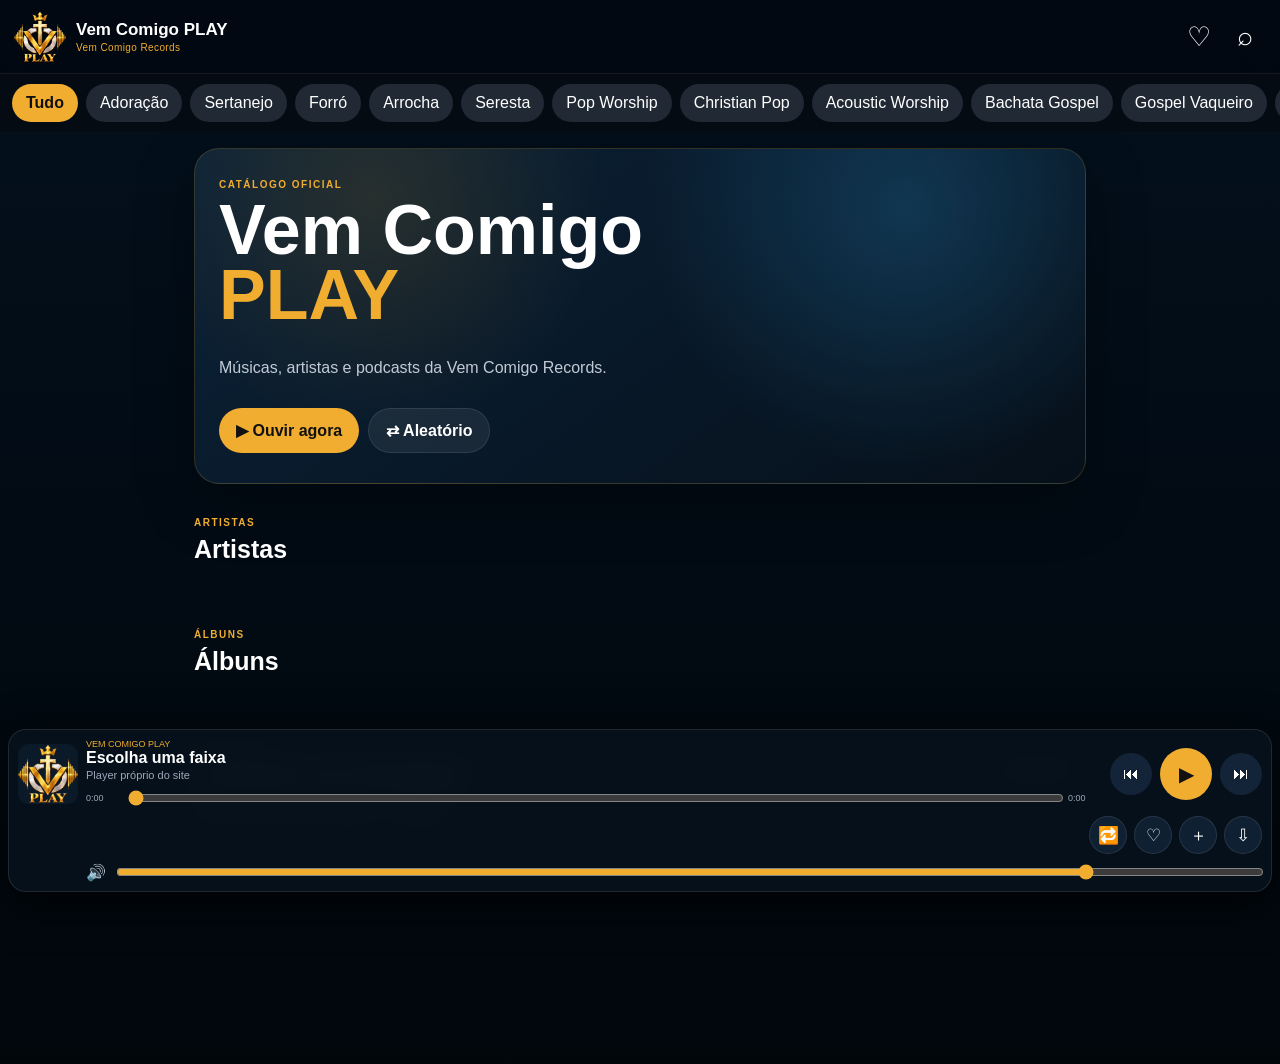
==== commit d06567d7: "Add files via upload" ====
--- a/index.html
+++ b/index.html
@@ -595,82 +595,51 @@
 
     </section>
 
-
     <!-- =====================================================
-         LETRAS
+         TELA DA MÚSICA
     ====================================================== -->
 
     <section
-      id="lyricsView"
-      class="lyrics-view hidden"
+      id="trackView"
+      class="track-view hidden"
     >
 
       <button
-        id="backLyrics"
+        id="backTrack"
         class="album-back"
       >
         ← Voltar
       </button>
 
-
-      <div class="lyrics-header">
-
-        <div class="lyrics-cover">
-
+      <div class="track-view-card">
+
+        <div class="track-view-cover">
           <img
-            id="lyricsCover"
+            id="trackViewCover"
             src="logo-play.png"
             alt="Capa da música"
           >
-
-        </div>
-
-
-        <div class="lyrics-info">
-
-          <small>
-            LETRA
-          </small>
-
-          <h2 id="lyricsTitle">
-            Música
-          </h2>
-
-          <h3 id="lyricsArtist">
-            Artista
-          </h3>
-
-          <p id="lyricsAlbum">
-            Álbum
-          </p>
-
-
-          <button
-            id="lyricsPlay"
-            class="album-main-button"
-          >
-            ▶ Ouvir música
-          </button>
-
-        </div>
-
-      </div>
-
-
-      <div class="lyrics-content">
-
-        <div class="lyrics-brand">
-          VEM COMIGO PLAY
-        </div>
-
-
-        <pre
-          id="lyricsText"
-        >Letra não disponível.</pre>
+        </div>
+
+        <div class="track-view-info">
+          <small>TOCANDO AGORA</small>
+          <h2 id="trackViewTitle">Música</h2>
+          <h3 id="trackViewArtist">Artista</h3>
+          <p id="trackViewAlbum">Álbum</p>
+
+          <div class="track-view-actions">
+            <button id="trackViewPlay" class="album-main-button">▶ Tocar música</button>
+            <button id="trackViewFavorite" class="album-secondary-button">♡ Favoritar</button>
+            <button id="trackViewPlaylist" class="album-secondary-button">＋ Playlist</button>
+            <a id="trackViewDownload" class="album-secondary-button track-view-download" href="#" download>⇩ Baixar</a>
+          </div>
+        </div>
 
       </div>
 
     </section>
+
+
 
 
     <!-- =====================================================
--- a/style.css
+++ b/style.css
@@ -8,6 +8,7 @@
   --white:#ffffff;
   --muted:#9aa8b8;
   --line:#ffffff14;
+  --danger:#ff6262;
 }
 
 *{
@@ -20,14 +21,17 @@
 
 body{
   margin:0;
-  padding-bottom:154px;
+  padding-bottom:210px;
+
   background:
     linear-gradient(
       180deg,
       #03101d 0%,
       #01060b 100%
     );
+
   color:#fff;
+
   font-family:
     Arial,
     Helvetica,
@@ -43,6 +47,7 @@
   cursor:pointer;
 }
 
+
 /* =========================
    TOPO
 ========================= */
@@ -51,14 +56,22 @@
   position:sticky;
   top:0;
   z-index:30;
+
   height:74px;
+
   display:flex;
   align-items:center;
   justify-content:space-between;
+
   padding:10px 14px;
+
   background:#020812ee;
-  border-bottom:1px solid var(--line);
-  backdrop-filter:blur(14px);
+
+  border-bottom:
+    1px solid var(--line);
+
+  backdrop-filter:
+    blur(14px);
 }
 
 .brand{
@@ -83,18 +96,38 @@
 }
 
 .brand span{
+  margin-top:2px;
+
+  color:var(--gold);
+
   font-size:10px;
-  color:var(--gold);
-  margin-top:2px;
+
   letter-spacing:.4px;
 }
 
+.top-actions{
+  display:flex;
+  align-items:center;
+  gap:4px;
+}
+
 .iconbtn{
+  width:42px;
+  height:42px;
+
+  display:grid;
+  place-items:center;
+
   border:0;
+  border-radius:50%;
+
   background:none;
+
   color:#fff;
-  font-size:29px;
-}
+
+  font-size:27px;
+}
+
 
 /* =========================
    BUSCA
@@ -102,6 +135,7 @@
 
 .searchbox{
   padding:10px 14px;
+
   background:#06101b;
 }
 
@@ -111,17 +145,25 @@
 
 .searchbox input{
   width:100%;
+
   padding:13px 14px;
+
   border-radius:14px;
-  border:1px solid #ffffff20;
+
+  border:
+    1px solid #ffffff20;
+
   background:#0f1d2a;
+
   color:#fff;
+
   outline:none;
 }
 
 .searchbox input:focus{
   border-color:#f0ad2f66;
 }
+
 
 /* =========================
    CATEGORIAS
@@ -129,12 +171,19 @@
 
 .chips{
   position:sticky;
+
   top:74px;
+
   z-index:25;
+
   display:flex;
+
   gap:8px;
+
   overflow:auto;
+
   padding:10px 12px;
+
   background:#050b12;
 }
 
@@ -144,18 +193,26 @@
 
 .chips button{
   border:0;
+
   background:#202934;
+
   color:#fff;
+
   border-radius:999px;
+
   padding:10px 14px;
+
   white-space:nowrap;
 }
 
 .chips button.active{
   background:var(--gold);
+
   color:#101010;
+
   font-weight:900;
 }
+
 
 /* =========================
    CONTEÚDO
@@ -163,8 +220,10 @@
 
 main{
   max-width:920px;
+
   margin:auto;
 }
+
 
 /* =========================
    HERO
@@ -172,22 +231,30 @@
 
 .hero{
   margin:16px 14px;
+
   padding:30px 24px;
+
   min-height:300px;
-  border:1px solid #f0ad2f30;
+
+  border:
+    1px solid #f0ad2f30;
+
   border-radius:25px;
 
   background:
+
     radial-gradient(
       circle at 80% 18%,
       #1f6a9860,
       transparent 34%
     ),
+
     radial-gradient(
       circle at 20% 15%,
       #8f6b1f38,
       transparent 30%
     ),
+
     linear-gradient(
       145deg,
       #0b2238,
@@ -195,7 +262,9 @@
     );
 
   display:flex;
+
   flex-direction:column;
+
   justify-content:flex-end;
 
   box-shadow:
@@ -205,8 +274,11 @@
 .hero small,
 .section-head small{
   color:var(--gold);
+
   font-size:10px;
+
   font-weight:900;
+
   letter-spacing:1.5px;
 }
 
@@ -219,41 +291,57 @@
     );
 
   line-height:.93;
+
   margin:8px 0 12px;
 }
 
 .hero h1 em{
   font-style:normal;
+
   color:var(--gold);
 }
 
 .hero p{
   max-width:540px;
+
   color:#c1cad5;
+
   font-size:16px;
+
   line-height:1.5;
 }
 
 .hero-actions{
   display:flex;
+
   gap:9px;
+
   margin-top:12px;
 }
 
 .hero-actions button{
   border:0;
+
   border-radius:999px;
+
   padding:12px 17px;
+
   background:var(--gold);
+
+  color:#111;
+
   font-weight:900;
-  color:#111;
 }
 
 .hero-actions .secondary{
   background:#ffffff12;
+
   color:#fff;
-  border:1px solid #ffffff18;
-}
+
+  border:
+    1px solid #ffffff18;
+}
+
 
 /* =========================
    SEÇÕES
@@ -268,31 +356,43 @@
 
 .section-head{
   display:flex;
+
   justify-content:space-between;
+
   align-items:end;
+
   gap:10px;
 }
 
 .section-head h2{
+  margin:5px 0 14px;
+
   font-size:25px;
-  margin:5px 0 14px;
 }
 
 .section-head > button{
   margin-bottom:14px;
-  border:1px solid #ffffff20;
+
+  border:
+    1px solid #ffffff20;
+
   background:none;
+
   color:#fff;
+
   border-radius:999px;
+
   padding:8px 12px;
 }
 
+
 /* =========================
-   LISTA DE MÚSICAS
+   FAIXAS
 ========================= */
 
 .tracklist{
   display:grid;
+
   gap:7px;
 }
 
@@ -305,9 +405,13 @@
     auto;
 
   gap:11px;
+
   align-items:center;
+
   padding:7px;
+
   border-radius:14px;
+
   transition:.18s;
 }
 
@@ -318,7 +422,9 @@
 .art{
   width:92px;
   height:62px;
+
   border-radius:10px;
+
   overflow:hidden;
 
   background:
@@ -327,14 +433,12 @@
       #183650,
       #081520
     );
-
-  display:grid;
-  place-items:center;
 }
 
 .art img{
   width:100%;
   height:100%;
+
   object-fit:cover;
 }
 
@@ -349,52 +453,759 @@
 
 .info strong{
   white-space:nowrap;
+
   overflow:hidden;
+
   text-overflow:ellipsis;
 }
 
 .info span{
   margin-top:4px;
+
   color:var(--muted);
+
   font-size:12px;
+
   white-space:nowrap;
+
   overflow:hidden;
+
   text-overflow:ellipsis;
 }
 
 .actions{
   display:flex;
+
   gap:6px;
+
+  flex-wrap:wrap;
+
+  justify-content:flex-end;
 }
 
 .actions button,
 .actions a{
   min-width:38px;
+
   height:38px;
+
   padding:0 10px;
+
+  display:grid;
+
+  place-items:center;
+
   border-radius:999px;
-  border:1px solid #ffffff16;
+
+  border:
+    1px solid #ffffff16;
+
   background:#0d2033;
+
   color:#fff;
+
+  text-decoration:none;
+}
+
+.actions .lyrics-button{
+  color:var(--gold2);
+
+  border-color:#f0ad2f40;
+}
+
+
+/* =========================
+   ARTISTAS / ÁLBUNS
+========================= */
+
+.albums-grid{
+  display:grid;
+
+  grid-template-columns:
+    repeat(
+      auto-fill,
+      minmax(150px,1fr)
+    );
+
+  gap:14px;
+}
+
+.album-card,
+.artist-card{
+  background:#091827;
+
+  border:
+    1px solid #ffffff12;
+
+  border-radius:16px;
+
+  overflow:hidden;
+
+  cursor:pointer;
+
+  transition:.18s;
+}
+
+.album-card:hover,
+.artist-card:hover{
+  transform:
+    translateY(-2px);
+
+  border-color:#f0ad2f55;
+}
+
+.album-cover,
+.artist-cover{
+  width:100%;
+
+  aspect-ratio:1/1;
+
+  overflow:hidden;
+
+  background:#0d2033;
+}
+
+.album-cover img,
+.artist-cover img{
+  width:100%;
+
+  height:100%;
+
+  object-fit:cover;
+}
+
+.album-info,
+.artist-info{
+  padding:10px;
+}
+
+.album-info strong,
+.artist-info strong{
+  display:block;
+
+  font-size:14px;
+
+  white-space:nowrap;
+
+  overflow:hidden;
+
+  text-overflow:ellipsis;
+}
+
+.album-info span,
+.artist-info span{
+  display:block;
+
+  margin-top:4px;
+
+  color:var(--muted);
+
+  font-size:11px;
+}
+
+
+/* =========================
+   UTIL
+========================= */
+
+.hidden{
+  display:none !important;
+}
+
+
+/* =========================
+   ÁLBUM
+========================= */
+
+.album-view{
+  padding:
+    18px
+    14px
+    36px;
+}
+
+.album-back{
+  margin-bottom:16px;
+
+  border:
+    1px solid #ffffff20;
+
+  background:#ffffff08;
+
+  color:#fff;
+
+  border-radius:999px;
+
+  padding:9px 14px;
+}
+
+.album-header{
+  display:grid;
+
+  grid-template-columns:
+    260px
+    1fr;
+
+  gap:24px;
+
+  align-items:center;
+
+  padding:22px;
+
+  border-radius:24px;
+
+  border:
+    1px solid #ffffff12;
+
+  background:
+
+    radial-gradient(
+      circle at 20% 20%,
+      #c7952d25,
+      transparent 28%
+    ),
+
+    linear-gradient(
+      145deg,
+      #0c2034,
+      #07111c
+    );
+
+  box-shadow:
+    0 16px 50px #0007;
+}
+
+.album-hero-cover{
+  width:100%;
+
+  aspect-ratio:1/1;
+
+  border-radius:20px;
+
+  overflow:hidden;
+
+  background:#0b1927;
+}
+
+.album-hero-cover img{
+  width:100%;
+  height:100%;
+
+  object-fit:cover;
+}
+
+.album-hero-info small{
+  color:var(--gold);
+
+  font-size:10px;
+
+  font-weight:900;
+
+  letter-spacing:1.4px;
+}
+
+.album-hero-info h2{
+  margin:7px 0 5px;
+
+  font-size:
+    clamp(
+      34px,
+      7vw,
+      58px
+    );
+
+  line-height:1;
+}
+
+.album-hero-info h3{
+  margin:0 0 9px;
+
+  font-size:19px;
+
+  color:#e5ebf1;
+}
+
+.album-hero-info p{
+  margin:0;
+
+  color:var(--muted);
+}
+
+.album-actions{
+  display:flex;
+
+  flex-wrap:wrap;
+
+  gap:9px;
+
+  margin-top:18px;
+}
+
+.album-main-button,
+.album-secondary-button{
+  border-radius:999px;
+
+  padding:12px 17px;
+
+  font-weight:900;
+}
+
+.album-main-button{
+  border:0;
+
+  background:var(--gold);
+
+  color:#111;
+}
+
+.album-secondary-button{
+  border:
+    1px solid #ffffff20;
+
+  background:#ffffff0a;
+
+  color:#fff;
+}
+
+.album-track-area{
+  margin-top:24px;
+}
+
+
+/* =========================
+   PLAYLIST GRANDE
+========================= */
+
+.playlist-big-icon{
+  width:220px;
+  height:220px;
+
   display:grid;
   place-items:center;
-  text-decoration:none;
-}
-
-.actions .lyrics-button{
-  color:var(--gold2);
-  border-color:#f0ad2f40;
-}
+
+  border-radius:20px;
+
+  background:
+    radial-gradient(
+      circle at 30% 25%,
+      #f0ad2f35,
+      transparent 35%
+    ),
+    linear-gradient(
+      145deg,
+      #173654,
+      #08131f
+    );
+
+  color:var(--gold);
+
+  font-size:92px;
+
+  font-weight:900;
+
+  box-shadow:
+    0 14px 40px #0008;
+}
+
 
 /* =========================
+   MINHA BIBLIOTECA
+========================= */
+
+.library-header{
+  margin-bottom:18px;
+}
+
+.library-header small{
+  color:var(--gold);
+
+  font-size:10px;
+
+  font-weight:900;
+
+  letter-spacing:1.4px;
+}
+
+.library-header h1{
+  margin:7px 0 5px;
+
+  font-size:36px;
+}
+
+.library-header p{
+  color:var(--muted);
+}
+
+.library-tabs{
+  display:flex;
+
+  gap:8px;
+
+  margin-bottom:20px;
+
+  overflow:auto;
+}
+
+.library-tab{
+  border:
+    1px solid #ffffff18;
+
+  background:#0d2033;
+
+  color:#fff;
+
+  border-radius:999px;
+
+  padding:10px 14px;
+
+  white-space:nowrap;
+}
+
+.library-tab.active{
+  background:var(--gold);
+
+  color:#111;
+
+  font-weight:900;
+}
+
+
+/* =========================
+   MODAL PLAYLIST
+========================= */
+
+.playlist-modal{
+  position:fixed;
+
+  inset:0;
+
+  z-index:100;
+
+  display:flex;
+
+  align-items:center;
+
+  justify-content:center;
+
+  padding:18px;
+
+  background:#000b;
+
+  backdrop-filter:
+    blur(8px);
+}
+
+.playlist-modal-box{
+  width:min(
+    520px,
+    100%
+  );
+
+  max-height:
+    80vh;
+
+  overflow:auto;
+
+  padding:20px;
+
+  border-radius:22px;
+
+  border:
+    1px solid #ffffff18;
+
+  background:
+    linear-gradient(
+      145deg,
+      #0c2034,
+      #06101a
+    );
+
+  box-shadow:
+    0 20px 70px #000c;
+}
+
+.playlist-modal-head{
+  display:flex;
+
+  justify-content:space-between;
+
+  gap:15px;
+
+  align-items:start;
+}
+
+.playlist-modal-head small{
+  color:var(--gold);
+
+  font-size:10px;
+
+  font-weight:900;
+}
+
+.playlist-modal-head h2{
+  margin:5px 0 15px;
+}
+
+.modal-close{
+  width:38px;
+  height:38px;
+
+  border-radius:50%;
+
+  border:
+    1px solid #ffffff18;
+
+  background:#ffffff08;
+
+  color:#fff;
+}
+
+.playlist-modal-track{
+  margin-bottom:14px;
+
+  padding:12px;
+
+  border-radius:12px;
+
+  background:#ffffff06;
+
+  color:#dce4ec;
+}
+
+.playlist-choices{
+  display:grid;
+
+  gap:8px;
+
+  margin-bottom:14px;
+}
+
+.playlist-choice{
+  width:100%;
+
+  border:
+    1px solid #ffffff14;
+
+  border-radius:13px;
+
+  padding:12px 14px;
+
+  text-align:left;
+
+  background:#0d2033;
+
+  color:#fff;
+}
+
+.primary-action{
+  width:100%;
+
+  border:0;
+
+  border-radius:14px;
+
+  padding:13px 15px;
+
+  background:var(--gold);
+
+  color:#111;
+
+  font-weight:900;
+}
+
+
+/* =========================
+   LETRAS
+========================= */
+
+.lyrics-view{
+  padding:
+    18px
+    14px
+    40px;
+}
+
+.lyrics-header{
+  display:grid;
+
+  grid-template-columns:
+    220px
+    1fr;
+
+  gap:22px;
+
+  align-items:center;
+
+  padding:22px;
+
+  border-radius:24px;
+
+  border:
+    1px solid #f0ad2f28;
+
+  background:
+
+    radial-gradient(
+      circle at 15% 20%,
+      #f0ad2f1d,
+      transparent 28%
+    ),
+
+    radial-gradient(
+      circle at 90% 10%,
+      #1f6a9830,
+      transparent 30%
+    ),
+
+    linear-gradient(
+      145deg,
+      #0d2237,
+      #06101a
+    );
+}
+
+.lyrics-cover{
+  width:100%;
+
+  aspect-ratio:1/1;
+
+  border-radius:20px;
+
+  overflow:hidden;
+
+  background:#0d2033;
+}
+
+.lyrics-cover img{
+  width:100%;
+  height:100%;
+
+  object-fit:cover;
+}
+
+.lyrics-info small{
+  color:var(--gold);
+
+  font-size:10px;
+
+  font-weight:900;
+
+  letter-spacing:1.6px;
+}
+
+.lyrics-info h2{
+  margin:
+    8px
+    0
+    5px;
+
+  font-size:
+    clamp(
+      32px,
+      7vw,
+      54px
+    );
+
+  line-height:1;
+}
+
+.lyrics-info h3{
+  margin:
+    0
+    0
+    8px;
+
+  color:#f4f6f8;
+
+  font-size:19px;
+}
+
+.lyrics-info p{
+  color:var(--muted);
+}
+
+.lyrics-content{
+  margin-top:18px;
+
+  padding:
+    28px
+    26px
+    40px;
+
+  border-radius:24px;
+
+  border:
+    1px solid #ffffff12;
+
+  background:
+    linear-gradient(
+      180deg,
+      #0a1b2c,
+      #050c14
+    );
+}
+
+.lyrics-brand{
+  display:inline-flex;
+
+  margin-bottom:18px;
+
+  padding:
+    7px
+    11px;
+
+  border-radius:999px;
+
+  color:#111;
+
+  background:
+    linear-gradient(
+      90deg,
+      var(--gold),
+      var(--gold2)
+    );
+
+  font-size:10px;
+
+  font-weight:900;
+
+  letter-spacing:1.3px;
+}
+
+#lyricsText{
+  margin:0;
+
+  white-space:pre-wrap;
+
+  font-family:
+    Arial,
+    Helvetica,
+    sans-serif;
+
+  font-size:
+    clamp(
+      17px,
+      3vw,
+      22px
+    );
+
+  line-height:1.85;
+
+  color:#f5f7fa;
+}
+
+
+/* =========================================================
    PLAYER
-========================= */
+========================================================= */
 
 .player{
   position:fixed;
+
   left:8px;
   right:8px;
   bottom:8px;
+
   z-index:40;
 
   display:grid;
@@ -407,23 +1218,33 @@
     42px;
 
   gap:8px;
+
   align-items:center;
+
   padding:9px;
+
   background:#07111cf5;
-  border:1px solid #ffffff1b;
+
+  border:
+    1px solid #ffffff1b;
+
   border-radius:18px;
 
   box-shadow:
     0 12px 45px #000b;
 
-  backdrop-filter:blur(15px);
+  backdrop-filter:
+    blur(15px);
 }
 
 .player > img{
   width:60px;
   height:60px;
+
   border-radius:11px;
+
   object-fit:cover;
+
   background:#0b1a29;
 }
 
@@ -433,40 +1254,55 @@
 
 .player-meta small{
   display:block;
+
   color:var(--gold);
+
   font-size:9px;
 }
 
 .player-meta strong,
 .player-meta > span{
   display:block;
+
   white-space:nowrap;
+
   overflow:hidden;
+
   text-overflow:ellipsis;
 }
 
 .player-meta > span{
+  margin-top:2px;
+
+  color:var(--muted);
+
   font-size:11px;
-  color:var(--muted);
-  margin-top:2px;
 }
 
 .round{
   width:42px;
   height:42px;
+
   border-radius:50%;
+
   border:0;
+
   background:#142438;
+
   color:#fff;
 }
 
 .round.main{
   width:52px;
   height:52px;
+
   background:var(--gold);
+
   color:#111;
+
   font-size:20px;
 }
+
 
 /* =========================
    PROGRESSO
@@ -481,511 +1317,230 @@
     34px;
 
   gap:6px;
+
   align-items:center;
+
   margin-top:7px;
+
+  color:var(--muted);
+
   font-size:9px;
-  color:var(--muted);
 }
 
 .progress input,
 .volume input{
   width:100%;
+
   accent-color:var(--gold);
 }
+
+
+/* =========================
+   CONTROLES EXTRAS PLAYER
+========================= */
+
+.player-extra-actions{
+  grid-column:
+    2 / 6;
+
+  display:flex;
+
+  align-items:center;
+
+  justify-content:flex-end;
+
+  gap:7px;
+}
+
+.player-extra-button{
+  width:38px;
+  height:38px;
+
+  display:grid;
+
+  place-items:center;
+
+  flex:0 0 auto;
+
+  border-radius:50%;
+
+  border:
+    1px solid #ffffff18;
+
+  background:#102033;
+
+  color:#fff;
+
+  text-decoration:none;
+
+  font-size:17px;
+}
+
+.player-extra-button.active{
+  border-color:#f0ad2f88;
+
+  background:#f0ad2f20;
+
+  color:var(--gold2);
+}
+
+#favoriteCurrent.active{
+  color:#ff6375;
+
+  border-color:#ff637577;
+
+  background:#ff63751a;
+}
+
 
 /* =========================
    VOLUME
 ========================= */
 
 .volume{
-  grid-column:2 / 6;
+  grid-column:
+    2 / 6;
+
   display:grid;
+
   grid-template-columns:
     21px
     1fr;
+
   gap:7px;
+
   align-items:center;
 }
 
-/* =========================
-   VAZIO
-========================= */
-
-.empty{
-  padding:34px 10px;
-  text-align:center;
-  color:var(--muted);
-}
-
-/* =========================
-   ARTISTAS E ÁLBUNS
-========================= */
-
-.albums-grid{
-  display:grid;
-  grid-template-columns:
-    repeat(
-      auto-fill,
-      minmax(150px,1fr)
-    );
-  gap:14px;
-}
-
-.album-card,
-.artist-card{
-  background:#091827;
-  border:1px solid #ffffff12;
-  border-radius:16px;
-  overflow:hidden;
-  cursor:pointer;
-  transition:.18s;
-}
-
-.album-card:hover,
-.artist-card:hover{
-  transform:translateY(-2px);
-  border-color:#f0ad2f55;
-}
-
-.album-cover,
-.artist-cover{
-  width:100%;
-  aspect-ratio:1/1;
-  background:#0d2033;
-  overflow:hidden;
-}
-
-.album-cover img,
-.artist-cover img{
-  width:100%;
-  height:100%;
-  object-fit:cover;
-}
-
-.album-info,
-.artist-info{
-  padding:10px;
-}
-
-.album-info strong,
-.artist-info strong{
-  display:block;
-  font-size:14px;
-  white-space:nowrap;
-  overflow:hidden;
-  text-overflow:ellipsis;
-}
-
-.album-info span,
-.artist-info span{
-  display:block;
-  margin-top:4px;
-  font-size:11px;
-  color:var(--muted);
-}
-
-.album-card.active{
-  border-color:var(--gold);
-  box-shadow:
-    0 0 0 1px #f0ad2f44;
-}
-
-/* =========================
-   UTIL
-========================= */
-
-.hidden{
-  display:none !important;
-}
-
-/* =========================
-   TELA DO ÁLBUM
-========================= */
-
-.album-view{
-  padding:18px 14px 36px;
-}
-
-.album-back{
-  border:1px solid #ffffff20;
-  background:#ffffff08;
-  color:#fff;
-  border-radius:999px;
-  padding:9px 14px;
-  margin-bottom:16px;
-}
-
-.album-header{
-  display:grid;
-  grid-template-columns:
-    260px
-    1fr;
-
-  gap:24px;
-  align-items:center;
-  padding:22px;
-  border-radius:24px;
-  border:1px solid #ffffff12;
-
-  background:
-    radial-gradient(
-      circle at 20% 20%,
-      #c7952d25,
-      transparent 28%
-    ),
-    linear-gradient(
-      145deg,
-      #0c2034,
-      #07111c
-    );
-
-  box-shadow:
-    0 16px 50px #0007;
-}
-
-.album-hero-cover{
-  width:100%;
-  aspect-ratio:1/1;
-  border-radius:20px;
-  overflow:hidden;
-  background:#0b1927;
-}
-
-.album-hero-cover img{
-  width:100%;
-  height:100%;
-  object-fit:cover;
-}
-
-.album-hero-info small{
-  color:var(--gold);
-  font-size:10px;
-  font-weight:900;
-  letter-spacing:1.4px;
-}
-
-.album-hero-info h2{
-  margin:7px 0 5px;
-
-  font-size:
-    clamp(
-      34px,
-      7vw,
-      58px
-    );
-
-  line-height:1;
-}
-
-.album-hero-info h3{
-  margin:0 0 9px;
-  font-size:19px;
-  color:#e5ebf1;
-}
-
-.album-hero-info p{
-  margin:0;
-  color:var(--muted);
-}
-
-.album-actions{
-  display:flex;
-  gap:9px;
-  flex-wrap:wrap;
-  margin-top:18px;
-}
-
-.album-main-button,
-.album-secondary-button{
-  border-radius:999px;
-  padding:12px 17px;
-  font-weight:900;
-}
-
-.album-main-button{
-  border:0;
-  background:var(--gold);
-  color:#111;
-}
-
-.album-secondary-button{
-  border:1px solid #ffffff20;
-  background:#ffffff0a;
-  color:#fff;
-}
-
-.album-track-area{
-  margin-top:24px;
-}
 
 /* =========================================================
-   TELA DE LETRAS
+   MOBILE
 ========================================================= */
 
-.lyrics-view{
-  padding:
-    18px
-    14px
-    40px;
-}
-
-.lyrics-header{
-  display:grid;
-
-  grid-template-columns:
-    220px
-    1fr;
-
-  gap:22px;
-  align-items:center;
-
-  padding:22px;
-
-  border-radius:24px;
-
-  border:
-    1px solid
-    #f0ad2f28;
-
-  background:
-    radial-gradient(
-      circle at 15% 20%,
-      #f0ad2f1d,
-      transparent 28%
-    ),
-    radial-gradient(
-      circle at 90% 10%,
-      #1f6a9830,
-      transparent 30%
-    ),
-    linear-gradient(
-      145deg,
-      #0d2237,
-      #06101a
-    );
-
-  box-shadow:
-    0 18px 55px #0007;
-}
-
-.lyrics-cover{
-  width:100%;
-  aspect-ratio:1/1;
-  border-radius:20px;
-  overflow:hidden;
-  background:#0d2033;
-
-  box-shadow:
-    0 14px 35px #0008;
-}
-
-.lyrics-cover img{
-  width:100%;
-  height:100%;
-  object-fit:cover;
-}
-
-.lyrics-info{
-  min-width:0;
-}
-
-.lyrics-info small{
-  color:var(--gold);
-  font-size:10px;
-  font-weight:900;
-  letter-spacing:1.6px;
-}
-
-.lyrics-info h2{
-  margin:
-    8px
-    0
-    5px;
-
-  font-size:
-    clamp(
-      32px,
-      7vw,
-      54px
-    );
-
-  line-height:1;
-}
-
-.lyrics-info h3{
-  margin:
-    0
-    0
-    8px;
-
-  color:#f4f6f8;
-  font-size:19px;
-}
-
-.lyrics-info p{
-  margin:
-    0
-    0
-    17px;
-
-  color:var(--muted);
-}
-
-.lyrics-content{
-  margin-top:18px;
-
-  padding:
-    28px
-    26px
-    40px;
-
-  border-radius:24px;
-
-  border:
-    1px solid
-    #ffffff12;
-
-  background:
-    linear-gradient(
-      180deg,
-      #0a1b2c,
-      #050c14
-    );
-
-  box-shadow:
-    0 18px 55px #0005;
-}
-
-.lyrics-brand{
-  display:inline-flex;
-
-  margin-bottom:18px;
-
-  padding:
-    7px
-    11px;
-
-  border-radius:999px;
-
-  color:#111;
-
-  background:
-    linear-gradient(
-      90deg,
-      var(--gold),
-      var(--gold2)
-    );
-
-  font-size:10px;
-  font-weight:900;
-  letter-spacing:1.3px;
-}
-
-#lyricsText{
-  margin:0;
-
-  white-space:pre-wrap;
-
-  font-family:
-    Arial,
-    Helvetica,
-    sans-serif;
-
-  font-size:
-    clamp(
-      17px,
-      3vw,
-      22px
-    );
-
-  line-height:1.85;
-
-  color:#f5f7fa;
-}
-
-#lyricsText::selection{
-  background:#f0ad2f;
-  color:#111;
-}
-
-/* Destaque visual das marcações
-   [Verso], [Refrão] etc.
-   O app.js vai transformar depois.
-*/
-
-.lyrics-section-title{
-  display:block;
-
-  margin:
-    27px
-    0
-    10px;
-
-  color:var(--gold2);
-
-  font-size:12px;
-  font-weight:900;
-
-  letter-spacing:1.3px;
-
-  text-transform:uppercase;
-}
-
-/* =========================
-   CELULAR
-========================= */
-
-@media(max-width:700px){
+@media(
+  max-width:700px
+){
 
   body{
-    padding-bottom:160px;
-  }
+    padding-bottom:
+      245px;
+  }
+
+
+  .topbar{
+    height:68px;
+  }
+
+
+  .brand img{
+    width:46px;
+    height:46px;
+  }
+
 
   .brand strong{
-    font-size:15px;
-  }
+    font-size:14px;
+  }
+
+
+  .chips{
+    top:68px;
+  }
+
+
+  .hero{
+    min-height:245px;
+
+    margin:
+      12px
+      10px;
+
+    padding:
+      24px
+      18px;
+  }
+
+
+  .hero-actions{
+    flex-wrap:wrap;
+  }
+
+
+  .section{
+    padding:
+      10px
+      10px
+      28px;
+  }
+
+
+  /* FAIXAS */
 
   .track{
     grid-template-columns:
-      82px
-      1fr
+      64px
+      minmax(0,1fr)
       auto;
-  }
+
+    gap:8px;
+
+    padding:7px 2px;
+  }
+
 
   .art{
-    width:82px;
-    height:57px;
-  }
-
+    width:64px;
+    height:56px;
+  }
+
+
+  .info strong{
+    font-size:13px;
+  }
+
+
+  .info span{
+    font-size:10px;
+  }
+
+
+  .actions{
+    max-width:86px;
+
+    gap:4px;
+
+    justify-content:flex-end;
+  }
+
+
+  .actions button,
   .actions a{
-    display:none;
-  }
-
-  .player{
-    grid-template-columns:
-      48px
-      1fr
-      49px;
-  }
-
-  .player > img{
-    width:48px;
-    height:48px;
-  }
-
-  .player #prev,
-  .player #next{
-    display:none;
-  }
-
-  .round.main{
-    width:49px;
-    height:49px;
-  }
-
-  .volume{
-    grid-column:1 / 4;
-  }
+    display:grid;
+
+    min-width:36px;
+
+    width:36px;
+
+    height:36px;
+
+    padding:0;
+
+    font-size:15px;
+  }
+
+
+  /*
+    IMPORTANTE:
+    DOWNLOAD NÃO FICA MAIS ESCONDIDO
+    NO CELULAR.
+  */
+
+  .actions a{
+    display:grid !important;
+  }
+
+
+  /* ÁLBUNS */
 
   .albums-grid{
     grid-template-columns:
@@ -997,37 +1552,66 @@
     gap:10px;
   }
 
+
   .album-header{
     grid-template-columns:1fr;
+
     gap:16px;
-  }
+
+    padding:16px;
+  }
+
 
   .album-hero-cover{
-    max-width:300px;
+    max-width:280px;
+
     margin:auto;
   }
+
 
   .album-hero-info{
     text-align:center;
   }
 
+
   .album-actions{
     justify-content:center;
   }
 
+
+  .playlist-big-icon{
+    width:220px;
+
+    height:220px;
+
+    margin:auto;
+
+    font-size:78px;
+  }
+
+
+  /* LETRA */
+
   .lyrics-header{
     grid-template-columns:1fr;
+
     gap:17px;
-  }
+
+    padding:16px;
+  }
+
 
   .lyrics-cover{
-    max-width:280px;
+    max-width:260px;
+
     margin:auto;
   }
+
 
   .lyrics-info{
     text-align:center;
   }
+
 
   .lyrics-content{
     padding:
@@ -1036,9 +1620,224 @@
       34px;
   }
 
+
   #lyricsText{
     font-size:17px;
+
     line-height:1.75;
   }
 
-}
+
+  /* PLAYER MOBILE */
+
+  .player{
+    left:5px;
+    right:5px;
+    bottom:5px;
+
+    grid-template-columns:
+      48px
+      minmax(0,1fr)
+      48px;
+
+    gap:7px;
+
+    padding:8px;
+
+    border-radius:16px;
+  }
+
+
+  .player > img{
+    width:48px;
+    height:48px;
+  }
+
+
+  /*
+    NO CELULAR:
+    botão play fica ao lado das infos.
+  */
+
+  .player #play{
+    grid-column:3;
+    grid-row:1;
+  }
+
+
+  /*
+    anterior e próximo continuam
+    aparecendo em uma linha própria.
+  */
+
+  .player #prev,
+  .player #next{
+    display:grid;
+
+    width:38px;
+    height:38px;
+  }
+
+
+  .player #prev{
+    grid-column:1;
+    grid-row:2;
+    justify-self:center;
+  }
+
+
+  .player #next{
+    grid-column:3;
+    grid-row:2;
+    justify-self:center;
+  }
+
+
+  .round.main{
+    width:48px;
+    height:48px;
+  }
+
+
+  /*
+    CONTROLES:
+    repetir / favorito /
+    playlist / download
+  */
+
+  .player-extra-actions{
+    grid-column:
+      1 / 4;
+
+    grid-row:3;
+
+    justify-content:center;
+
+    gap:10px;
+
+    padding-top:3px;
+  }
+
+
+  .player-extra-button{
+    width:42px;
+    height:42px;
+
+    font-size:18px;
+  }
+
+
+  /*
+    VOLUME POR ÚLTIMO
+  */
+
+  .volume{
+    grid-column:
+      1 / 4;
+
+    grid-row:4;
+
+    padding:
+      0
+      6px
+      2px;
+  }
+
+
+  .progress{
+    margin-top:5px;
+  }
+
+
+  /* BIBLIOTECA */
+
+  .library-tabs{
+    width:100%;
+  }
+
+
+  .library-tab{
+    flex:1;
+
+    text-align:center;
+  }
+
+
+  .playlist-modal{
+    align-items:flex-end;
+
+    padding:8px;
+  }
+
+
+  .playlist-modal-box{
+    width:100%;
+
+    border-radius:
+      22px
+      22px
+      14px
+      14px;
+
+    max-height:75vh;
+  }
+
+}
+
+
+/* =========================================================
+   CELULAR PEQUENO
+========================================================= */
+
+@media(
+  max-width:420px
+){
+
+  .track{
+    grid-template-columns:
+      58px
+      minmax(0,1fr)
+      76px;
+  }
+
+
+  .art{
+    width:58px;
+    height:52px;
+  }
+
+
+  .actions{
+    width:76px;
+  }
+
+
+  .actions button,
+  .actions a{
+    width:34px;
+    min-width:34px;
+    height:34px;
+  }
+
+
+  .player-extra-actions{
+    gap:8px;
+  }
+
+
+  .player-extra-button{
+    width:40px;
+    height:40px;
+  }
+
+
+  .album-actions{
+    flex-direction:column;
+  }
+
+
+  .album-actions button{
+    width:100%;
+  }
+
+}
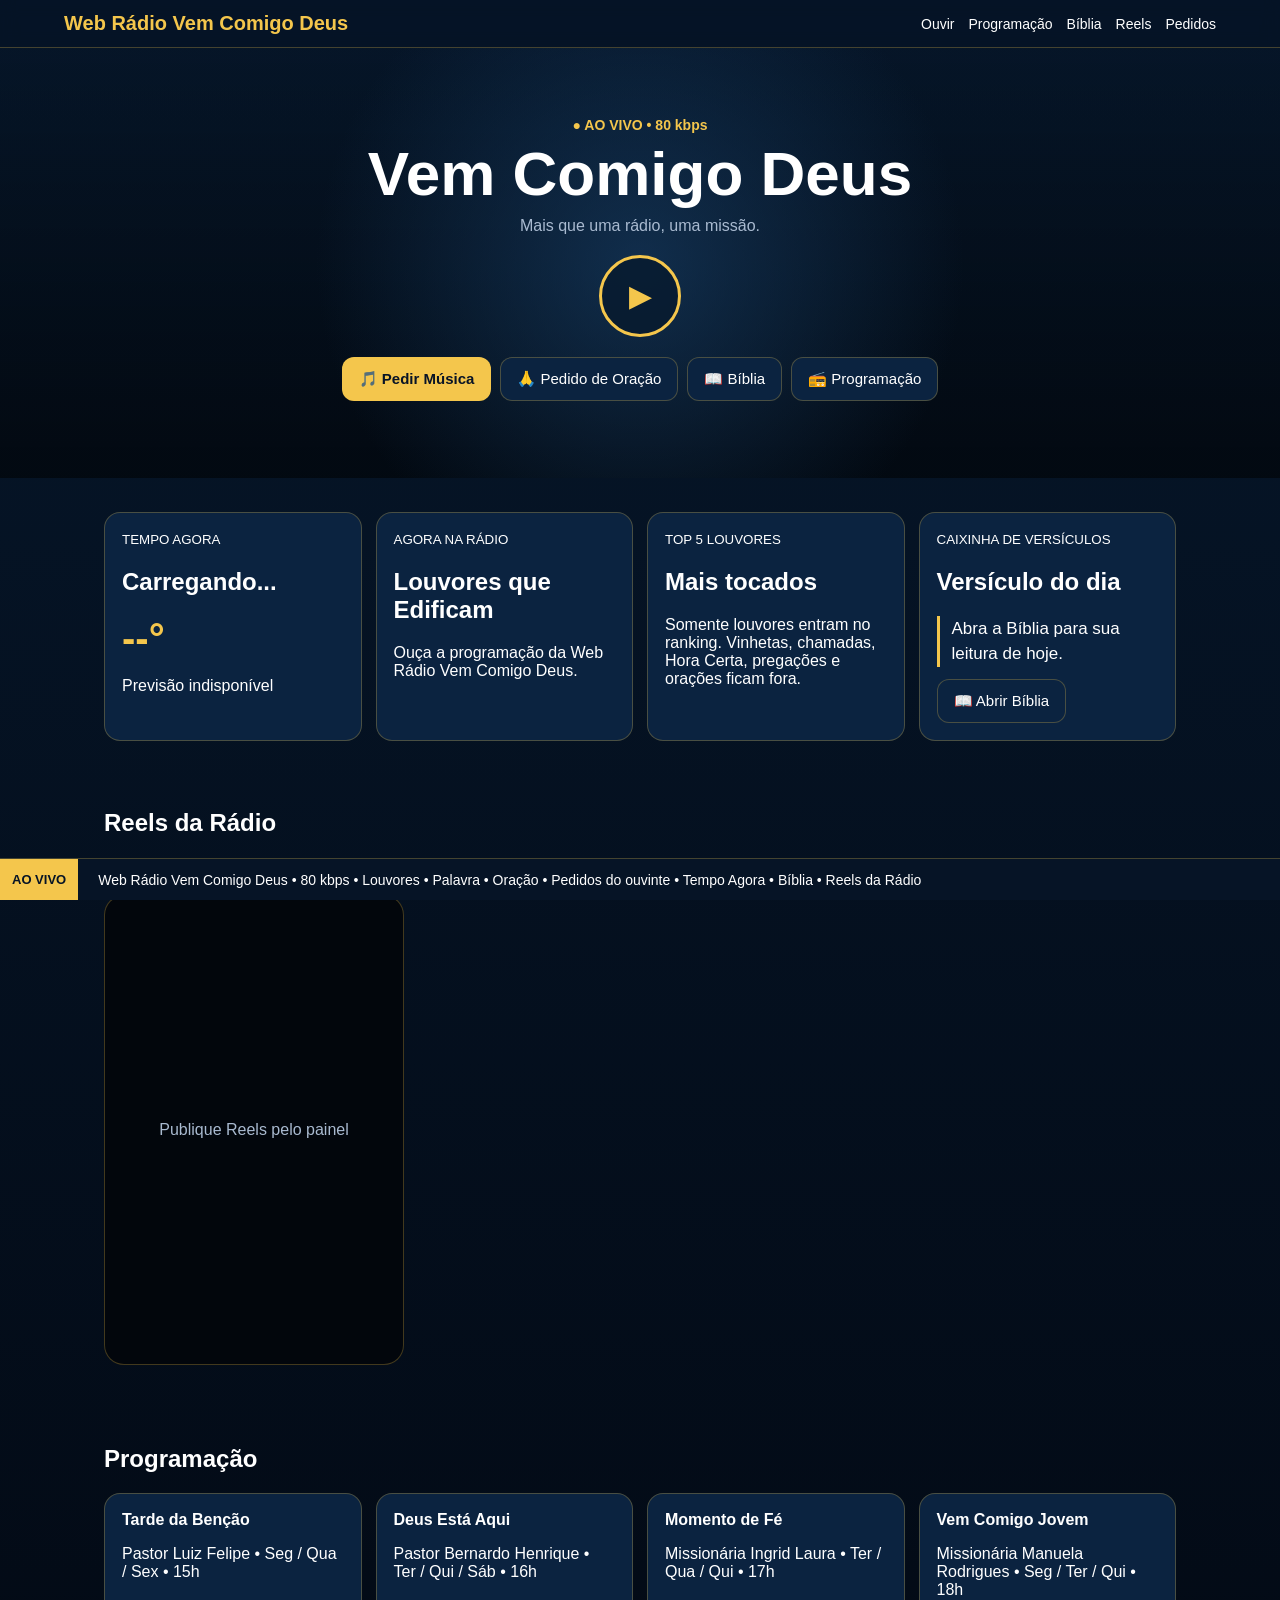
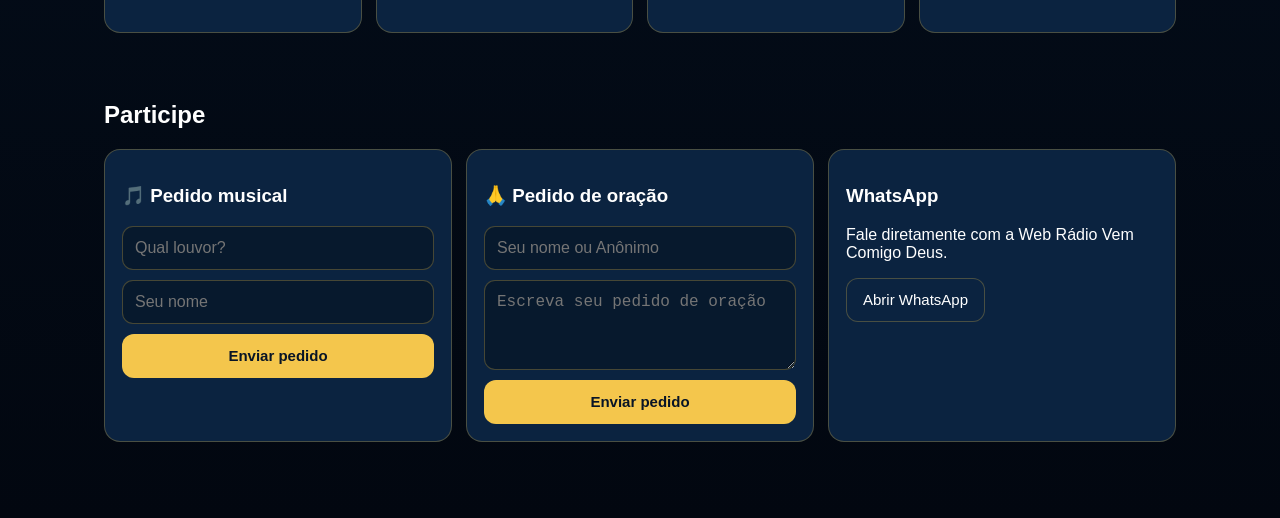
==== commit d9f1aa3a: "Update index.html" ====
--- a/index.html
+++ b/index.html
@@ -1,935 +1,1735 @@
 <!doctype html>
 <html lang="pt-BR">
-
 <head>
-  <meta charset="utf-8">
-
-  <meta
-    name="viewport"
-    content="width=device-width,initial-scale=1,viewport-fit=cover"
+<meta charset="utf-8">
+
+<meta
+  name="viewport"
+  content="width=device-width, initial-scale=1, maximum-scale=1, viewport-fit=cover"
+>
+
+<title>Web Rádio Vem Comigo Deus</title>
+
+<style>
+
+:root{
+  --bg:#04101d;
+  --p:#0b2340;
+  --gold:#f4c64c;
+  --text:#fff;
+  --muted:#a9bad0;
+  --line:#f4c64c44;
+}
+
+*{
+  box-sizing:border-box;
+}
+
+html{
+  width:100%;
+  max-width:100%;
+  overflow-x:hidden;
+  scroll-behavior:smooth;
+}
+
+body{
+  margin:0;
+  width:100%;
+  max-width:100%;
+  overflow-x:hidden;
+  padding-bottom:42px;
+  background:linear-gradient(#06172b,#020710);
+  color:var(--text);
+  font-family:Arial,sans-serif;
+}
+
+/* =========================
+   CABEÇALHO
+========================= */
+
+header{
+  position:sticky;
+  top:0;
+  z-index:30;
+
+  width:100%;
+
+  background:#061426ee;
+  backdrop-filter:blur(8px);
+
+  border-bottom:1px solid var(--line);
+
+  padding:12px 5%;
+
+  display:flex;
+  justify-content:space-between;
+  align-items:center;
+}
+
+.brand{
+  font-size:20px;
+  font-weight:900;
+  color:var(--gold);
+}
+
+nav{
+  display:flex;
+  align-items:center;
+  gap:14px;
+}
+
+nav a{
+  color:#fff;
+  text-decoration:none;
+  font-size:14px;
+}
+
+/* =========================
+   DESTAQUE / PLAYER
+========================= */
+
+.hero{
+  min-height:430px;
+
+  display:grid;
+  place-items:center;
+
+  text-align:center;
+
+  padding:45px 20px;
+
+  background:
+    radial-gradient(
+      circle at center,
+      #173d64aa,
+      transparent 48%
+    ),
+    linear-gradient(#0001,#0008);
+}
+
+.hero > div{
+  width:100%;
+  max-width:650px;
+  margin:auto;
+}
+
+.hero h1{
+  font-size:clamp(32px,6vw,62px);
+  line-height:1.05;
+  margin:8px 0 10px;
+}
+
+.hero p{
+  color:var(--muted);
+  margin:8px 0;
+}
+
+.play{
+  width:82px;
+  height:82px;
+
+  border-radius:50%;
+
+  border:3px solid var(--gold);
+
+  background:#07192dcc;
+  color:var(--gold);
+
+  font-size:30px;
+
+  cursor:pointer;
+
+  margin-top:12px;
+}
+
+.buttons{
+  display:flex;
+  gap:9px;
+  flex-wrap:wrap;
+  justify-content:center;
+
+  margin-top:20px;
+}
+
+.btn{
+  display:inline-flex;
+  align-items:center;
+  justify-content:center;
+
+  min-height:44px;
+
+  padding:12px 16px;
+
+  border-radius:12px;
+
+  background:var(--p);
+
+  border:1px solid var(--line);
+
+  color:#fff;
+
+  text-decoration:none;
+
+  cursor:pointer;
+
+  font-size:15px;
+}
+
+.btn.gold{
+  background:var(--gold);
+  color:#081426;
+  font-weight:900;
+}
+
+/* =========================
+   SEÇÕES
+========================= */
+
+.section{
+  width:100%;
+  max-width:1200px;
+
+  margin:auto;
+
+  padding:34px 5%;
+}
+
+.section > h2{
+  margin-top:0;
+}
+
+.grid{
+  display:grid;
+
+  grid-template-columns:
+    repeat(auto-fit,minmax(220px,1fr));
+
+  gap:14px;
+}
+
+.card{
+  min-width:0;
+
+  background:var(--p);
+
+  border:1px solid var(--line);
+
+  border-radius:16px;
+
+  padding:17px;
+}
+
+.card h2,
+.card h3{
+  overflow-wrap:anywhere;
+}
+
+.weather strong{
+  font-size:40px;
+  color:var(--gold);
+}
+
+.versebox blockquote{
+  margin:8px 0;
+
+  font-size:17px;
+
+  line-height:1.5;
+
+  border-left:3px solid var(--gold);
+
+  padding-left:12px;
+}
+
+.versebox b{
+  color:var(--gold);
+}
+
+/* =========================
+   REELS
+========================= */
+
+.reels{
+  display:grid;
+
+  grid-auto-flow:column;
+
+  grid-auto-columns:minmax(240px,300px);
+
+  overflow-x:auto;
+
+  gap:14px;
+
+  padding:4px 0 12px;
+
+  scroll-snap-type:x mandatory;
+
+  scrollbar-width:thin;
+}
+
+.reel{
+  height:470px;
+
+  background:#02060c;
+
+  border:1px solid var(--line);
+
+  border-radius:20px;
+
+  overflow:hidden;
+
+  scroll-snap-align:start;
+
+  position:relative;
+}
+
+.reel video{
+  width:100%;
+  height:100%;
+
+  object-fit:cover;
+}
+
+.reel span{
+  position:absolute;
+
+  bottom:15px;
+  left:15px;
+  right:15px;
+
+  text-shadow:0 2px 10px #000;
+
+  font-weight:800;
+}
+
+/* =========================
+   FORMULÁRIOS
+========================= */
+
+.form{
+  display:grid;
+  gap:10px;
+}
+
+.form input,
+.form textarea{
+  width:100%;
+  max-width:100%;
+
+  padding:12px;
+
+  border-radius:11px;
+
+  border:1px solid var(--line);
+
+  background:#07192d;
+
+  color:#fff;
+
+  font-size:16px;
+}
+
+.form textarea{
+  min-height:90px;
+  resize:vertical;
+}
+
+/* =========================
+   TICKER
+========================= */
+
+.ticker{
+  position:fixed;
+
+  bottom:0;
+  left:0;
+  right:0;
+
+  width:100%;
+
+  background:#061426;
+
+  border-top:1px solid var(--line);
+
+  height:42px;
+
+  display:flex;
+  align-items:center;
+
+  overflow:hidden;
+
+  z-index:50;
+}
+
+.ticker b{
+  height:100%;
+
+  flex:none;
+
+  display:flex;
+  align-items:center;
+
+  background:var(--gold);
+
+  color:#061426;
+
+  padding:0 12px;
+
+  font-size:13px;
+
+  z-index:2;
+}
+
+.ticker div{
+  white-space:nowrap;
+
+  font-size:14px;
+
+  padding-left:20px;
+
+  animation:t 22s linear infinite;
+}
+
+@keyframes t{
+
+  from{
+    transform:translateX(100%);
+  }
+
+  to{
+    transform:translateX(-100%);
+  }
+
+}
+
+/* ==================================================
+   CELULAR
+================================================== */
+
+@media(max-width:700px){
+
+  body{
+    padding-bottom:38px;
+  }
+
+  header{
+    min-height:54px;
+    padding:9px 14px;
+    justify-content:center;
+  }
+
+  .brand{
+    width:100%;
+
+    text-align:center;
+
+    font-size:16px;
+
+    line-height:1.2;
+  }
+
+  nav{
+    display:none;
+  }
+
+  /* PLAYER PRINCIPAL MENOR */
+
+  .hero{
+    min-height:auto;
+
+    padding:
+      30px
+      15px
+      26px;
+  }
+
+  .hero h1{
+    font-size:29px;
+    line-height:1.08;
+
+    margin:7px 0;
+  }
+
+  .hero p{
+    font-size:14px;
+  }
+
+  .play{
+    width:68px;
+    height:68px;
+
+    font-size:25px;
+
+    margin-top:8px;
+  }
+
+  #playerStatus{
+    min-height:18px;
+
+    margin:10px 0 0;
+
+    font-size:13px;
+  }
+
+  /* BOTÕES */
+
+  .buttons{
+    width:100%;
+
+    display:grid;
+
+    grid-template-columns:
+      repeat(2,minmax(0,1fr));
+
+    gap:8px;
+
+    margin-top:17px;
+  }
+
+  .buttons .btn{
+    width:100%;
+
+    min-height:43px;
+
+    padding:10px 7px;
+
+    font-size:13px;
+  }
+
+  /* SEÇÕES */
+
+  .section{
+    width:100%;
+
+    padding:23px 13px;
+  }
+
+  .section > h2{
+    font-size:22px;
+
+    margin-bottom:10px;
+  }
+
+  .section > p{
+    font-size:14px;
+  }
+
+  /* CARDS UM POR LINHA */
+
+  .grid{
+    width:100%;
+
+    grid-template-columns:
+      minmax(0,1fr);
+
+    gap:10px;
+  }
+
+  .card{
+    width:100%;
+
+    padding:14px;
+
+    border-radius:14px;
+  }
+
+  .card h2{
+    font-size:20px;
+
+    margin:
+      7px
+      0;
+  }
+
+  .card h3{
+    font-size:18px;
+  }
+
+  .card p{
+    font-size:14px;
+
+    line-height:1.45;
+  }
+
+  .card small{
+    font-size:11px;
+  }
+
+  .weather strong{
+    font-size:34px;
+  }
+
+  .versebox blockquote{
+    font-size:15px;
+  }
+
+  /* REELS MAIS PEQUENOS */
+
+  .reels{
+    grid-auto-columns:76vw;
+
+    gap:10px;
+  }
+
+  .reel{
+    height:58vh;
+    min-height:360px;
+    max-height:500px;
+
+    border-radius:17px;
+  }
+
+  /* FORMULÁRIOS */
+
+  .form input,
+  .form textarea{
+    font-size:16px;
+
+    padding:11px;
+  }
+
+  .form .btn{
+    width:100%;
+  }
+
+  /* TICKER MENOR */
+
+  .ticker{
+    height:38px;
+  }
+
+  .ticker b{
+    padding:0 9px;
+
+    font-size:11px;
+  }
+
+  .ticker div{
+    font-size:12px;
+  }
+
+}
+
+/* ==================================================
+   CELULAR PEQUENO
+================================================== */
+
+@media(max-width:380px){
+
+  header{
+    padding:8px 10px;
+  }
+
+  .brand{
+    font-size:14px;
+  }
+
+  .hero{
+    padding:
+      25px
+      11px
+      22px;
+  }
+
+  .hero h1{
+    font-size:25px;
+  }
+
+  .play{
+    width:62px;
+    height:62px;
+
+    font-size:23px;
+  }
+
+  .section{
+    padding:
+      20px
+      10px;
+  }
+
+  .card{
+    padding:12px;
+  }
+
+  .buttons{
+    gap:6px;
+  }
+
+  .buttons .btn{
+    font-size:12px;
+
+    padding:
+      9px
+      5px;
+  }
+
+  .reels{
+    grid-auto-columns:82vw;
+  }
+
+  .reel{
+    height:55vh;
+  }
+
+}
+
+</style>
+</head>
+
+<body>
+
+
+<header>
+
+  <div class="brand">
+    Web Rádio Vem Comigo Deus
+  </div>
+
+  <nav>
+
+    <a href="#ouvir">
+      Ouvir
+    </a>
+
+    <a href="#programacao">
+      Programação
+    </a>
+
+    <a href="biblia.html">
+      Bíblia
+    </a>
+
+    <a href="#reels">
+      Reels
+    </a>
+
+    <a href="#pedidos">
+      Pedidos
+    </a>
+
+  </nav>
+
+</header>
+
+
+<!-- PLAYER -->
+
+<section
+  class="hero"
+  id="ouvir"
+>
+
+<div>
+
+  <div
+    style="
+      color:#f4c64c;
+      font-weight:900;
+      font-size:14px
+    "
   >
-
-  <meta
-    name="theme-color"
-    content="#020812"
+    ● AO VIVO • 80 kbps
+  </div>
+
+  <h1>
+    Vem Comigo Deus
+  </h1>
+
+  <p>
+    Mais que uma rádio, uma missão.
+  </p>
+
+  <button
+    id="playBtn"
+    class="play"
+    aria-label="Ouvir"
   >
-
-  <title>Vem Comigo PLAY</title>
-
-  <meta
-    name="description"
-    content="Vem Comigo PLAY — músicas e podcasts da Vem Comigo Records."
-  >
-
-  <link
-    rel="stylesheet"
-    href="style.css"
-  >
-</head>
-
-<body>
-
-  <!-- =====================================================
-       TOPO
-  ====================================================== -->
-
-  <header class="topbar">
-
-    <div class="brand">
-
-      <img
-        src="logo-play.png"
-        alt="Vem Comigo PLAY"
-      >
-
-      <div>
-
-        <strong>
-          Vem Comigo PLAY
-        </strong>
-
-        <span>
-          Vem Comigo Records
-        </span>
-
-      </div>
-
-    </div>
-
-
-    <div class="top-actions">
-
-      <button
-        id="libraryToggle"
-        class="iconbtn"
-        aria-label="Minha Biblioteca"
-        title="Minha Biblioteca"
-      >
-        ♡
-      </button>
-
-      <button
-        id="searchToggle"
-        class="iconbtn"
-        aria-label="Buscar"
-        title="Buscar"
-      >
-        ⌕
-      </button>
-
-    </div>
-
-  </header>
-
-
-  <!-- =====================================================
-       BUSCA
-  ====================================================== -->
-
-  <section
-    id="searchBox"
-    class="searchbox hidden"
-  >
-
-    <input
-      id="searchInput"
-      type="search"
-      placeholder="Buscar música, artista ou álbum"
+    ▶
+  </button>
+
+  <audio
+    id="audio"
+    preload="none"
+  ></audio>
+
+
+  <div class="buttons">
+
+    <a
+      class="btn gold"
+      href="#pedidos"
     >
-
-  </section>
-
-
-  <!-- =====================================================
-       CATEGORIAS
-  ====================================================== -->
-
-  <nav
-    class="chips"
-    aria-label="Categorias"
-  >
-
-    <button
-      class="active"
-      data-cat="Todos"
+      🎵 Pedir Música
+    </a>
+
+    <a
+      class="btn"
+      href="#pedidos"
     >
-      Tudo
-    </button>
-
-    <button data-cat="Adoração">
-      Adoração
-    </button>
-
-    <button data-cat="Sertanejo Gospel">
-      Sertanejo
-    </button>
-
-    <button data-cat="Forró Gospel">
-      Forró
-    </button>
-
-    <button data-cat="Arrocha Gospel">
-      Arrocha
-    </button>
-
-    <button data-cat="Seresta Gospel">
-      Seresta
-    </button>
-
-    <button data-cat="Pop Worship">
-      Pop Worship
-    </button>
-
-    <button data-cat="Christian Pop">
-      Christian Pop
-    </button>
-
-    <button data-cat="Acoustic Worship">
-      Acoustic Worship
-    </button>
-
-    <button data-cat="Bachata Gospel">
-      Bachata Gospel
-    </button>
-
-    <button data-cat="Gospel Vaqueiro">
-      Gospel Vaqueiro
-    </button>
-
-    <button data-cat="Podcasts">
-      Podcasts
-    </button>
-
-  </nav>
-
-
-  <main>
-
-    <!-- =====================================================
-         HOME
-    ====================================================== -->
-
-    <section
-      id="homeHero"
-      class="hero"
+      🙏 Pedido de Oração
+    </a>
+
+    <a
+      class="btn"
+      href="biblia.html"
     >
-
-      <small>
-        CATÁLOGO OFICIAL
-      </small>
-
-      <h1>
-        Vem Comigo
-        <br>
-        <em>PLAY</em>
-      </h1>
-
-      <p>
-        Músicas, artistas e podcasts
-        da Vem Comigo Records.
-      </p>
-
-
-      <div class="hero-actions">
-
-        <button id="heroPlay">
-          ▶ Ouvir agora
-        </button>
-
-        <button
-          id="heroShuffle"
-          class="secondary"
-        >
-          ⇄ Aleatório
-        </button>
-
-      </div>
-
-    </section>
-
-
-    <!-- =====================================================
-         MINHA BIBLIOTECA
-    ====================================================== -->
-
-    <section
-      id="librarySection"
-      class="section hidden"
+      📖 Bíblia
+    </a>
+
+    <a
+      class="btn"
+      href="#programacao"
     >
-
-      <div class="library-header">
-
-        <button
-          id="closeLibrary"
-          class="album-back"
-        >
-          ← Voltar
-        </button>
-
-        <small>
-          MINHA BIBLIOTECA
-        </small>
-
-        <h1>
-          Sua música
-        </h1>
-
-        <p>
-          Favoritos e playlists salvos neste aparelho.
-        </p>
-
-      </div>
-
-
-      <div class="library-tabs">
-
-        <button
-          id="favoritesTab"
-          class="library-tab active"
-        >
-          ❤️ Favoritos
-        </button>
-
-        <button
-          id="playlistsTab"
-          class="library-tab"
-        >
-          ♪ Playlists
-        </button>
-
-      </div>
-
-
-      <!-- FAVORITOS -->
-
-      <div
-        id="favoritesView"
-        class="library-view"
-      >
-
-        <div class="section-head">
-
-          <div>
-
-            <small>
-              FAVORITOS
-            </small>
-
-            <h2>
-              Músicas que você curtiu
-            </h2>
-
-          </div>
-
-          <button id="playFavorites">
-            ▶ Tocar
-          </button>
-
-        </div>
-
-
-        <div
-          id="favoritesList"
-          class="tracklist"
-        >
-
-          <div class="empty">
-            Você ainda não adicionou favoritos.
-          </div>
-
-        </div>
-
-      </div>
-
-
-      <!-- PLAYLISTS -->
-
-      <div
-        id="playlistsView"
-        class="library-view hidden"
-      >
-
-        <div class="section-head">
-
-          <div>
-
-            <small>
-              PLAYLISTS
-            </small>
-
-            <h2>
-              Suas playlists
-            </h2>
-
-          </div>
-
-          <button id="createPlaylistButton">
-            + Nova
-          </button>
-
-        </div>
-
-
-        <div
-          id="playlistsGrid"
-          class="albums-grid"
-        >
-
-          <div class="empty">
-            Nenhuma playlist criada.
-          </div>
-
-        </div>
-
-      </div>
-
-    </section>
-
-
-    <!-- =====================================================
-         TELA DE PLAYLIST
-    ====================================================== -->
-
-    <section
-      id="playlistView"
-      class="album-view hidden"
+      📻 Programação
+    </a>
+
+  </div>
+
+
+  <p
+    id="playerStatus"
+    style="color:#a9bad0"
+  ></p>
+
+</div>
+
+</section>
+
+
+<!-- INFORMAÇÕES -->
+
+<section class="section">
+
+<div class="grid">
+
+
+<div class="card weather">
+
+  <small>
+    TEMPO AGORA
+  </small>
+
+  <h2 id="wcity">
+    Carregando...
+  </h2>
+
+  <strong id="wtemp">
+    --°
+  </strong>
+
+  <p id="wdesc">
+    Aguardando previsão
+  </p>
+
+  <small id="wmeta"></small>
+
+</div>
+
+
+<div class="card">
+
+  <small>
+    AGORA NA RÁDIO
+  </small>
+
+  <h2>
+    Louvores que Edificam
+  </h2>
+
+  <p>
+    Ouça a programação da Web Rádio
+    Vem Comigo Deus.
+  </p>
+
+</div>
+
+
+<div class="card">
+
+  <small>
+    TOP 5 LOUVORES
+  </small>
+
+  <h2>
+    Mais tocados
+  </h2>
+
+  <p>
+    Somente louvores entram no ranking.
+    Vinhetas, chamadas, Hora Certa,
+    pregações e orações ficam fora.
+  </p>
+
+</div>
+
+
+<div class="card versebox">
+
+  <small>
+    CAIXINHA DE VERSÍCULOS
+  </small>
+
+  <h2>
+    Versículo do dia
+  </h2>
+
+  <blockquote id="vtext">
+    Carregando...
+  </blockquote>
+
+  <b id="vref"></b>
+
+  <div style="margin-top:12px">
+
+    <a
+      class="btn"
+      href="biblia.html"
     >
-
-      <button
-        id="backPlaylist"
-        class="album-back"
-      >
-        ← Minhas playlists
-      </button>
-
-
-      <div class="album-header">
-
-        <div class="playlist-big-icon">
-          ♪
-        </div>
-
-
-        <div class="album-hero-info">
-
-          <small>
-            PLAYLIST
-          </small>
-
-          <h2 id="playlistViewTitle">
-            Minha Playlist
-          </h2>
-
-          <p id="playlistViewMeta">
-            0 músicas
-          </p>
-
-
-          <div class="album-actions">
-
-            <button
-              id="playlistPlay"
-              class="album-main-button"
-            >
-              ▶ Tocar playlist
-            </button>
-
-            <button
-              id="playlistShuffle"
-              class="album-secondary-button"
-            >
-              ⇄ Aleatório
-            </button>
-
-            <button
-              id="deletePlaylist"
-              class="album-secondary-button"
-            >
-              🗑 Excluir playlist
-            </button>
-
-          </div>
-
-        </div>
-
-      </div>
-
-
-      <div class="album-track-area">
-
-        <div
-          id="playlistTracks"
-          class="tracklist"
-        ></div>
-
-      </div>
-
-    </section>
-
-
-    <!-- =====================================================
-         ARTISTAS
-    ====================================================== -->
-
-    <section
-      id="artistsSection"
-      class="section"
-    >
-
-      <div class="section-head">
-
-        <div>
-
-          <small>
-            ARTISTAS
-          </small>
-
-          <h2>
-            Artistas
-          </h2>
-
-        </div>
-
-      </div>
-
-
-      <div
-        id="artistsGrid"
-        class="albums-grid"
-      ></div>
-
-    </section>
-
-
-    <!-- =====================================================
-         ÁLBUNS
-    ====================================================== -->
-
-    <section
-      id="albumsSection"
-      class="section"
-    >
-
-      <div class="section-head">
-
-        <div>
-
-          <small>
-            ÁLBUNS
-          </small>
-
-          <h2>
-            Álbuns
-          </h2>
-
-        </div>
-
-      </div>
-
-
-      <div
-        id="albumsGrid"
-        class="albums-grid"
-      ></div>
-
-    </section>
-
-
-    <!-- =====================================================
-         TELA DO ÁLBUM
-    ====================================================== -->
-
-    <section
-      id="albumView"
-      class="album-view hidden"
-    >
-
-      <button
-        id="backAlbum"
-        class="album-back"
-      >
-        ← Voltar
-      </button>
-
-
-      <div class="album-header">
-
-        <div class="album-hero-cover">
-
-          <img
-            id="albumViewCover"
-            src="logo-play.png"
-            alt="Capa do álbum"
-          >
-
-        </div>
-
-
-        <div class="album-hero-info">
-
-          <small>
-            ÁLBUM
-          </small>
-
-          <h2 id="albumViewTitle">
-            Álbum
-          </h2>
-
-          <h3 id="albumViewArtist">
-            Artista
-          </h3>
-
-          <p id="albumViewMeta">
-            Categoria • 0 faixas
-          </p>
-
-
-          <div class="album-actions">
-
-            <button
-              id="albumPlay"
-              class="album-main-button"
-            >
-              ▶ Tocar álbum
-            </button>
-
-            <button
-              id="albumShuffle"
-              class="album-secondary-button"
-            >
-              ⇄ Aleatório
-            </button>
-
-          </div>
-
-        </div>
-
-      </div>
-
-
-      <div class="album-track-area">
-
-        <div class="section-head">
-
-          <div>
-
-            <small>
-              FAIXAS
-            </small>
-
-            <h2>
-              Músicas do álbum
-            </h2>
-
-          </div>
-
-        </div>
-
-
-        <div
-          id="albumTracks"
-          class="tracklist"
-        ></div>
-
-      </div>
-
-    </section>
-
-    <!-- =====================================================
-         TELA DA MÚSICA
-    ====================================================== -->
-
-    <section
-      id="trackView"
-      class="track-view hidden"
-    >
-
-      <button
-        id="backTrack"
-        class="album-back"
-      >
-        ← Voltar
-      </button>
-
-      <div class="track-view-card">
-
-        <div class="track-view-cover">
-          <img
-            id="trackViewCover"
-            src="logo-play.png"
-            alt="Capa da música"
-          >
-        </div>
-
-        <div class="track-view-info">
-          <small>TOCANDO AGORA</small>
-          <h2 id="trackViewTitle">Música</h2>
-          <h3 id="trackViewArtist">Artista</h3>
-          <p id="trackViewAlbum">Álbum</p>
-
-          <div class="track-view-actions">
-            <button id="trackViewPlay" class="album-main-button">▶ Tocar música</button>
-            <button id="trackViewFavorite" class="album-secondary-button">♡ Favoritar</button>
-            <button id="trackViewPlaylist" class="album-secondary-button">＋ Playlist</button>
-            <a id="trackViewDownload" class="album-secondary-button track-view-download" href="#" download>⇩ Baixar</a>
-          </div>
-        </div>
-
-      </div>
-
-    </section>
-
-
-
-
-    <!-- =====================================================
-         DESTAQUES
-    ====================================================== -->
-
-    <section
-      id="featuredSection"
-      class="section"
-    >
-
-      <div class="section-head">
-
-        <div>
-
-          <small>
-            DESTAQUES
-          </small>
-
-          <h2>
-            Louvores em destaque
-          </h2>
-
-        </div>
-
-        <button id="playAll">
-          Tocar tudo
-        </button>
-
-      </div>
-
-
-      <div
-        id="catalog"
-        class="tracklist"
-      ></div>
-
-    </section>
-
-  </main>
-
-
-  <!-- =====================================================
-       MODAL ADICIONAR À PLAYLIST
-  ====================================================== -->
-
-  <div
-    id="playlistModal"
-    class="playlist-modal hidden"
-  >
-
-    <div class="playlist-modal-box">
-
-      <div class="playlist-modal-head">
-
-        <div>
-
-          <small>
-            VEM COMIGO PLAY
-          </small>
-
-          <h2>
-            Adicionar à playlist
-          </h2>
-
-        </div>
-
-
-        <button
-          id="closePlaylistModal"
-          class="modal-close"
-        >
-          ✕
-        </button>
-
-      </div>
-
-
-      <div
-        id="playlistModalTrack"
-        class="playlist-modal-track"
-      >
-        Escolha uma música.
-      </div>
-
-
-      <div
-        id="playlistChoices"
-        class="playlist-choices"
-      ></div>
-
-
-      <button
-        id="newPlaylistFromModal"
-        class="primary-action"
-      >
-        + Criar nova playlist
-      </button>
-
-    </div>
+      📖 Abrir Bíblia
+    </a>
 
   </div>
 
-
-  <!-- =====================================================
-       PLAYER FIXO
-  ====================================================== -->
-
-  <footer
-    class="player"
-    id="player"
-  >
-
-    <!-- CAPA -->
-
-    <img
-      id="cover"
-      src="logo-play.png"
-      alt="Capa"
-    >
-
-
-    <!-- INFORMAÇÕES -->
-
-    <div class="player-meta">
-
-      <small id="kind">
-        VEM COMIGO PLAY
-      </small>
-
-      <strong id="title">
-        Escolha uma faixa
-      </strong>
-
-      <span id="artist">
-        Player próprio do site
-      </span>
-
-
-      <div class="progress">
-
-        <span id="cur">
-          0:00
-        </span>
-
-        <input
-          id="seek"
-          type="range"
-          min="0"
-          max="100"
-          value="0"
-          aria-label="Progresso"
-        >
-
-        <span id="dur">
-          0:00
-        </span>
-
-      </div>
-
-    </div>
-
-
-    <!-- ANTERIOR -->
-
-    <button
-      id="prev"
-      class="round"
-      aria-label="Anterior"
-      title="Anterior"
-    >
-      ⏮
-    </button>
-
-
-    <!-- PLAY -->
-
-    <button
-      id="play"
-      class="round main"
-      aria-label="Tocar"
-      title="Tocar"
-    >
-      ▶
-    </button>
-
-
-    <!-- PRÓXIMA -->
-
-    <button
-      id="next"
-      class="round"
-      aria-label="Próxima"
-      title="Próxima"
-    >
-      ⏭
-    </button>
-
-
-    <!-- =================================================
-         CONTROLES EXTRAS
-    ================================================== -->
-
-    <div class="player-extra-actions">
-
-      <!-- REPETIR -->
-
-      <button
-        id="repeatButton"
-        class="player-extra-button"
-        title="Repetir"
-        aria-label="Repetir"
-      >
-        🔁
-      </button>
-
-
-      <!-- FAVORITO -->
-
-      <button
-        id="favoriteCurrent"
-        class="player-extra-button"
-        title="Adicionar aos favoritos"
-        aria-label="Favorito"
-      >
-        ♡
-      </button>
-
-
-      <!-- PLAYLIST -->
-
-      <button
-        id="playlistCurrent"
-        class="player-extra-button"
-        title="Adicionar à playlist"
-        aria-label="Adicionar à playlist"
-      >
-        ＋
-      </button>
-
-
-      <!-- DOWNLOAD -->
-
-      <a
-        id="downloadCurrent"
-        class="player-extra-button"
-        href="#"
-        download
-        title="Baixar música"
-        aria-label="Baixar música"
-      >
-        ⇩
-      </a>
-
-    </div>
-
-
-    <!-- VOLUME -->
-
-    <div class="volume">
-
-      <span>
-        🔊
-      </span>
-
-      <input
-        id="volume"
-        type="range"
-        min="0"
-        max="1"
-        step=".05"
-        value=".85"
-        aria-label="Volume"
-      >
-
-    </div>
-
-
-    <!-- ÁUDIO -->
-
-    <audio
-      id="audio"
-      preload="metadata"
-    ></audio>
-
-  </footer>
-
-
-  <script src="app.js"></script>
+</div>
+
+
+</div>
+
+</section>
+
+
+<!-- REELS -->
+
+<section
+  class="section"
+  id="reels"
+>
+
+<h2>
+  Reels da Rádio
+</h2>
+
+<p style="color:#a9bad0">
+
+  Vídeos verticais de louvores,
+  chamadas e mensagens.
+
+</p>
+
+
+<div
+  id="reelsBox"
+  class="reels"
+>
+
+<div
+  class="reel"
+  style="
+    display:grid;
+    place-items:center;
+    color:#a9bad0;
+    padding:20px;
+    text-align:center
+  "
+>
+
+  Publique Reels pelo painel
+
+</div>
+
+</div>
+
+</section>
+
+
+<!-- PROGRAMAÇÃO -->
+
+<section
+  class="section"
+  id="programacao"
+>
+
+<h2>
+  Programação
+</h2>
+
+
+<div class="grid">
+
+
+<div class="card">
+
+  <b>
+    Tarde da Benção
+  </b>
+
+  <p>
+    Pastor Luiz Felipe •
+    Seg / Qua / Sex • 15h
+  </p>
+
+</div>
+
+
+<div class="card">
+
+  <b>
+    Deus Está Aqui
+  </b>
+
+  <p>
+    Pastor Bernardo Henrique •
+    Ter / Qui / Sáb • 16h
+  </p>
+
+</div>
+
+
+<div class="card">
+
+  <b>
+    Momento de Fé
+  </b>
+
+  <p>
+    Missionária Ingrid Laura •
+    Ter / Qua / Qui • 17h
+  </p>
+
+</div>
+
+
+<div class="card">
+
+  <b>
+    Vem Comigo Jovem
+  </b>
+
+  <p>
+    Missionária Manuela Rodrigues •
+    Seg / Ter / Qui • 18h
+  </p>
+
+</div>
+
+
+</div>
+
+</section>
+
+
+<!-- PEDIDOS -->
+
+<section
+  class="section"
+  id="pedidos"
+>
+
+<h2>
+  Participe
+</h2>
+
+
+<div class="grid">
+
+
+<div class="card">
+
+<h3>
+  🎵 Pedido musical
+</h3>
+
+<div class="form">
+
+<input
+  id="musicName"
+  placeholder="Qual louvor?"
+>
+
+<input
+  id="musicListener"
+  placeholder="Seu nome"
+>
+
+<button
+  id="sendMusic"
+  class="btn gold"
+>
+  Enviar pedido
+</button>
+
+</div>
+
+</div>
+
+
+<div class="card">
+
+<h3>
+  🙏 Pedido de oração
+</h3>
+
+<div class="form">
+
+<input
+  id="prayerName"
+  placeholder="Seu nome ou Anônimo"
+>
+
+<textarea
+  id="prayerText"
+  placeholder="Escreva seu pedido de oração"
+></textarea>
+
+<button
+  id="sendPrayer"
+  class="btn gold"
+>
+  Enviar pedido
+</button>
+
+</div>
+
+</div>
+
+
+<div class="card">
+
+<h3>
+  WhatsApp
+</h3>
+
+<p>
+  Fale diretamente com a
+  Web Rádio Vem Comigo Deus.
+</p>
+
+<button
+  id="whatsBtn"
+  class="btn"
+>
+  Abrir WhatsApp
+</button>
+
+</div>
+
+
+</div>
+
+</section>
+
+
+<!-- TICKER -->
+
+<div class="ticker">
+
+<b>
+  AO VIVO
+</b>
+
+<div id="ticker">
+
+Web Rádio Vem Comigo Deus •
+80 kbps •
+Louvores •
+Palavra •
+Oração •
+Pedidos do ouvinte •
+Tempo Agora •
+Bíblia •
+Reels da Rádio
+
+</div>
+
+</div>
+
+
+<script>
+
+/* =========================
+   CONFIGURAÇÃO DO SITE
+========================= */
+
+let cfg = {
+
+  whatsappNumber:'',
+
+  streamUrl:'',
+
+  weatherCity:'Uruguaiana, RS',
+
+  bitrate:'80k'
+
+};
+
+
+/* CARREGA CONFIGURAÇÃO */
+
+fetch(
+  'site-config.json?' + Date.now()
+)
+
+.then(
+  r => r.json()
+)
+
+.then(
+  x => {
+
+    cfg = {
+      ...cfg,
+      ...x
+    };
+
+    setup();
+
+  }
+)
+
+.catch(
+  () => setup()
+);
+
+
+/* =========================
+   PLAYER
+========================= */
+
+function setup(){
+
+  const audio =
+    document.getElementById('audio');
+
+  const playBtn =
+    document.getElementById('playBtn');
+
+  const playerStatus =
+    document.getElementById('playerStatus');
+
+
+  if(cfg.streamUrl){
+
+    audio.src =
+      cfg.streamUrl;
+
+  }
+
+
+  playBtn.onclick =
+    async () => {
+
+
+      if(!cfg.streamUrl){
+
+        playerStatus.textContent =
+          'Configure a URL pública do áudio no painel.';
+
+        return;
+
+      }
+
+
+      if(audio.paused){
+
+        try{
+
+          await audio.play();
+
+          playBtn.textContent =
+            '❚❚';
+
+          playerStatus.textContent =
+            'Tocando ao vivo • ' +
+            (cfg.bitrate || '80k');
+
+        }
+
+        catch(error){
+
+          playerStatus.textContent =
+            'Não foi possível tocar o sinal.';
+
+        }
+
+      }
+
+      else{
+
+        audio.pause();
+
+        playBtn.textContent =
+          '▶';
+
+        playerStatus.textContent =
+          'Rádio pausada';
+
+      }
+
+    };
+
+
+  audio.addEventListener(
+    'playing',
+    () => {
+
+      playBtn.textContent =
+        '❚❚';
+
+    }
+  );
+
+
+  audio.addEventListener(
+    'pause',
+    () => {
+
+      playBtn.textContent =
+        '▶';
+
+    }
+  );
+
+
+  /* =========================
+     WHATSAPP
+  ========================= */
+
+  const openW =
+    msg => {
+
+
+      const n =
+        String(
+          cfg.whatsappNumber || ''
+        )
+        .replace(
+          /\D/g,
+          ''
+        );
+
+
+      if(!n){
+
+        navigator.clipboard
+          ?.writeText(msg);
+
+        alert(
+          'Número do WhatsApp ainda não foi configurado. ' +
+          'A mensagem foi preparada para você copiar.'
+        );
+
+        return;
+
+      }
+
+
+      location.href =
+        `https://wa.me/${n}?text=${
+          encodeURIComponent(msg)
+        }`;
+
+    };
+
+
+  document
+    .getElementById('sendMusic')
+    .onclick =
+      () => {
+
+
+        const m =
+          document
+            .getElementById('musicName')
+            .value
+            .trim();
+
+
+        if(!m)
+          return;
+
+
+        const listener =
+          document
+            .getElementById('musicListener')
+            .value
+            .trim()
+          || 'Ouvinte';
+
+
+        openW(
+`🎵 Pedido musical — Web Rádio Vem Comigo Deus
+Louvor: ${m}
+Ouvinte: ${listener}`
+        );
+
+      };
+
+
+  document
+    .getElementById('sendPrayer')
+    .onclick =
+      () => {
+
+
+        const t =
+          document
+            .getElementById('prayerText')
+            .value
+            .trim();
+
+
+        if(!t)
+          return;
+
+
+        const prayerName =
+          document
+            .getElementById('prayerName')
+            .value
+            .trim()
+          || 'Anônimo';
+
+
+        openW(
+`🙏 Pedido de oração — Web Rádio Vem Comigo Deus
+Nome: ${prayerName}
+Pedido: ${t}`
+        );
+
+      };
+
+
+  document
+    .getElementById('whatsBtn')
+    .onclick =
+      () => {
+
+        openW(
+          'Olá! Estou ouvindo a Web Rádio Vem Comigo Deus.'
+        );
+
+      };
+
+
+  weather();
+
+}
+
+
+/* =========================
+   PREVISÃO DO TEMPO
+========================= */
+
+async function weather(){
+
+  try{
+
+    const city =
+      cfg.weatherCity ||
+      'Uruguaiana, RS';
+
+
+    const g =
+      await fetch(
+
+        `https://geocoding-api.open-meteo.com/v1/search?name=${
+          encodeURIComponent(city)
+        }&count=1&language=pt&format=json`
+
+      )
+      .then(
+        r => r.json()
+      );
+
+
+    const p =
+      g.results?.[0];
+
+
+    if(!p)
+      return;
+
+
+    const w =
+      await fetch(
+
+        `https://api.open-meteo.com/v1/forecast?latitude=${
+          p.latitude
+        }&longitude=${
+          p.longitude
+        }&current=temperature_2m,weather_code,wind_speed_10m&hourly=precipitation_probability&timezone=auto&forecast_days=1`
+
+      )
+      .then(
+        r => r.json()
+      );
+
+
+    let desc =
+      'Tempo variável';
+
+
+    const code =
+      w.current.weather_code;
+
+
+    if(code === 0){
+
+      desc =
+        'Céu limpo';
+
+    }
+
+    else if(
+      code === 1 ||
+      code === 2
+    ){
+
+      desc =
+        'Parcialmente nublado';
+
+    }
+
+    else if(code === 3){
+
+      desc =
+        'Nublado';
+
+    }
+
+    else if(code >= 51){
+
+      desc =
+        'Chuva';
+
+    }
+
+
+    document
+      .getElementById('wcity')
+      .textContent =
+
+        p.name +
+
+        (
+          p.admin1
+          ? ', ' + p.admin1
+          : ''
+        );
+
+
+    document
+      .getElementById('wtemp')
+      .textContent =
+
+        Math.round(
+          w.current.temperature_2m
+        ) + '°C';
+
+
+    document
+      .getElementById('wdesc')
+      .textContent =
+        desc;
+
+
+    document
+      .getElementById('wmeta')
+      .textContent =
+
+        'Vento ' +
+
+        Math.round(
+          w.current.wind_speed_10m
+        ) +
+
+        ' km/h';
+
+  }
+
+  catch(error){
+
+    document
+      .getElementById('wdesc')
+      .textContent =
+        'Previsão indisponível';
+
+  }
+
+}
+
+
+/* =========================
+   REELS
+========================= */
+
+fetch(
+  'reels/reels.json'
+)
+
+.then(
+  r => r.json()
+)
+
+.then(
+  items => {
+
+
+    if(
+      !Array.isArray(items) ||
+      !items.length
+    ){
+
+      return;
+
+    }
+
+
+    document
+      .getElementById('reelsBox')
+      .innerHTML =
+
+        items
+        .map(
+          x => `
+
+<div class="reel">
+
+<video
+  src="${x.url}"
+  controls
+  playsinline
+  preload="metadata"
+></video>
+
+<span>
+  ${x.title || x.name || ''}
+</span>
+
+</div>
+
+`
+        )
+        .join('');
+
+  }
+)
+
+.catch(
+  () => {}
+);
+
+
+/* =========================
+   VERSÍCULO DO DIA
+========================= */
+
+const refs = [
+
+  [
+    'Ps',
+    23,
+    1,
+    'Salmos 23:1'
+  ],
+
+  [
+    'John',
+    3,
+    16,
+    'João 3:16'
+  ],
+
+  [
+    'Phil',
+    4,
+    13,
+    'Filipenses 4:13'
+  ],
+
+  [
+    'Isa',
+    41,
+    10,
+    'Isaías 41:10'
+  ],
+
+  [
+    'Rom',
+    8,
+    28,
+    'Romanos 8:28'
+  ]
+
+];
+
+
+(async()=>{
+
+  const x =
+    refs[
+      Math.floor(
+        Date.now() /
+        86400000
+      )
+      %
+      refs.length
+    ];
+
+
+  try{
+
+    const d =
+      await fetch(
+
+        `https://raw.githubusercontent.com/midvash/bible-data/main/versions/pt/almeida-livre/books/${x[0]}.json`
+
+      )
+      .then(
+        r => r.json()
+      );
+
+
+    const c =
+      d.chapters.find(
+        a =>
+          a.chapter === x[1]
+      );
+
+
+    const v =
+      c.verses.find(
+        a =>
+          Number(a.number) === x[2]
+      );
+
+
+    document
+      .getElementById('vtext')
+      .textContent =
+        '“' + v.text + '”';
+
+
+    document
+      .getElementById('vref')
+      .textContent =
+        x[3];
+
+  }
+
+  catch(error){
+
+    document
+      .getElementById('vtext')
+      .textContent =
+        'Abra a Bíblia para sua leitura de hoje.';
+
+  }
+
+})();
+
+</script>
 
 </body>
-
 </html>
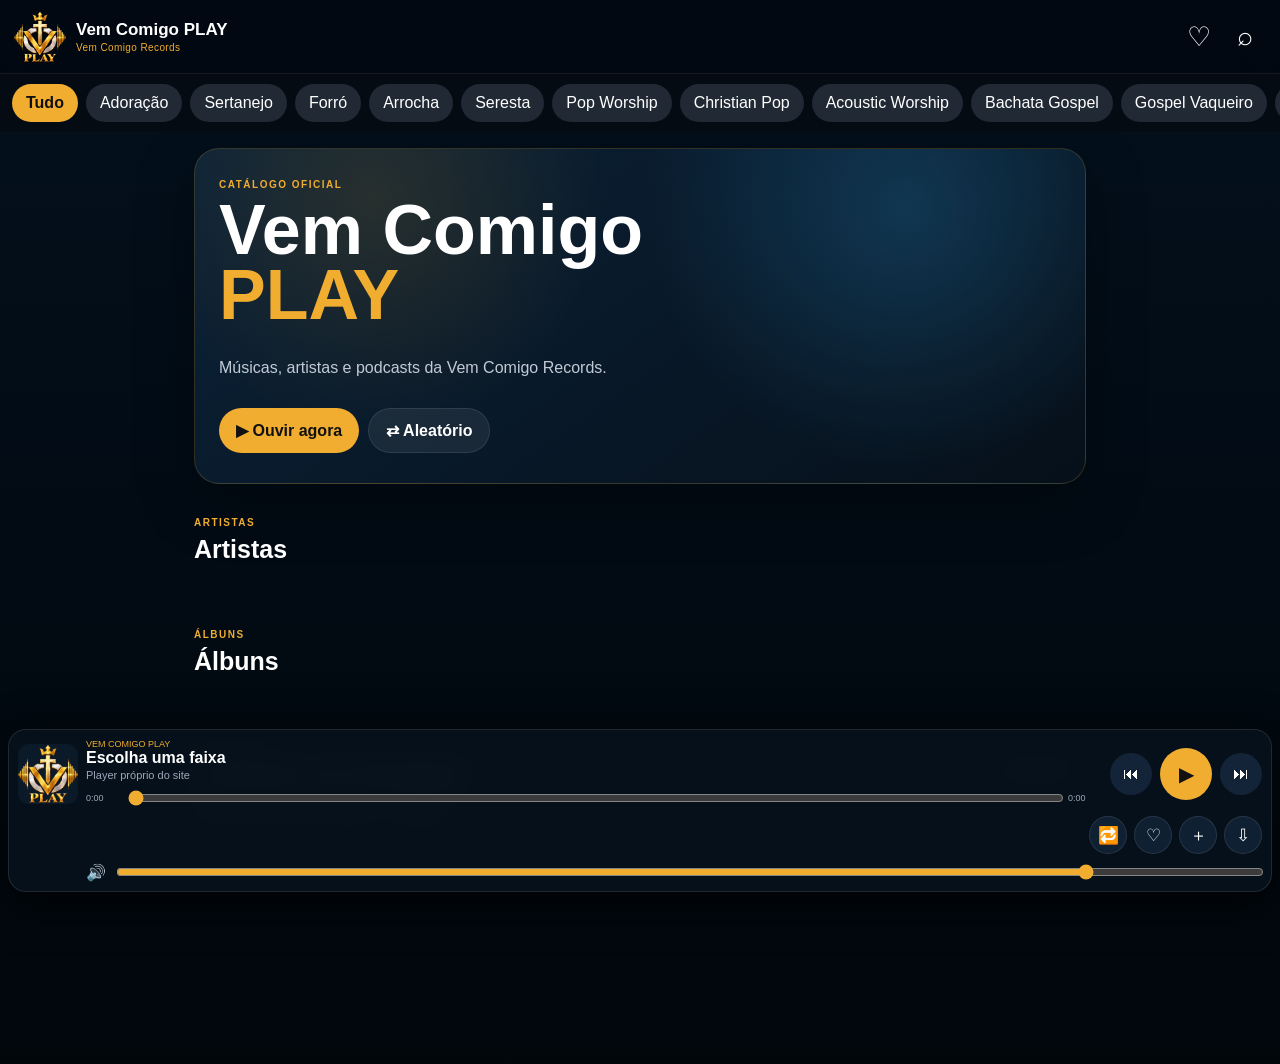
==== commit 2125ac95: "Add files via upload" ====
--- a/index.html
+++ b/index.html
@@ -1,1735 +1,935 @@
 <!doctype html>
 <html lang="pt-BR">
+
 <head>
-<meta charset="utf-8">
-
-<meta
-  name="viewport"
-  content="width=device-width, initial-scale=1, maximum-scale=1, viewport-fit=cover"
->
-
-<title>Web Rádio Vem Comigo Deus</title>
-
-<style>
-
-:root{
-  --bg:#04101d;
-  --p:#0b2340;
-  --gold:#f4c64c;
-  --text:#fff;
-  --muted:#a9bad0;
-  --line:#f4c64c44;
-}
-
-*{
-  box-sizing:border-box;
-}
-
-html{
-  width:100%;
-  max-width:100%;
-  overflow-x:hidden;
-  scroll-behavior:smooth;
-}
-
-body{
-  margin:0;
-  width:100%;
-  max-width:100%;
-  overflow-x:hidden;
-  padding-bottom:42px;
-  background:linear-gradient(#06172b,#020710);
-  color:var(--text);
-  font-family:Arial,sans-serif;
-}
-
-/* =========================
-   CABEÇALHO
-========================= */
-
-header{
-  position:sticky;
-  top:0;
-  z-index:30;
-
-  width:100%;
-
-  background:#061426ee;
-  backdrop-filter:blur(8px);
-
-  border-bottom:1px solid var(--line);
-
-  padding:12px 5%;
-
-  display:flex;
-  justify-content:space-between;
-  align-items:center;
-}
-
-.brand{
-  font-size:20px;
-  font-weight:900;
-  color:var(--gold);
-}
-
-nav{
-  display:flex;
-  align-items:center;
-  gap:14px;
-}
-
-nav a{
-  color:#fff;
-  text-decoration:none;
-  font-size:14px;
-}
-
-/* =========================
-   DESTAQUE / PLAYER
-========================= */
-
-.hero{
-  min-height:430px;
-
-  display:grid;
-  place-items:center;
-
-  text-align:center;
-
-  padding:45px 20px;
-
-  background:
-    radial-gradient(
-      circle at center,
-      #173d64aa,
-      transparent 48%
-    ),
-    linear-gradient(#0001,#0008);
-}
-
-.hero > div{
-  width:100%;
-  max-width:650px;
-  margin:auto;
-}
-
-.hero h1{
-  font-size:clamp(32px,6vw,62px);
-  line-height:1.05;
-  margin:8px 0 10px;
-}
-
-.hero p{
-  color:var(--muted);
-  margin:8px 0;
-}
-
-.play{
-  width:82px;
-  height:82px;
-
-  border-radius:50%;
-
-  border:3px solid var(--gold);
-
-  background:#07192dcc;
-  color:var(--gold);
-
-  font-size:30px;
-
-  cursor:pointer;
-
-  margin-top:12px;
-}
-
-.buttons{
-  display:flex;
-  gap:9px;
-  flex-wrap:wrap;
-  justify-content:center;
-
-  margin-top:20px;
-}
-
-.btn{
-  display:inline-flex;
-  align-items:center;
-  justify-content:center;
-
-  min-height:44px;
-
-  padding:12px 16px;
-
-  border-radius:12px;
-
-  background:var(--p);
-
-  border:1px solid var(--line);
-
-  color:#fff;
-
-  text-decoration:none;
-
-  cursor:pointer;
-
-  font-size:15px;
-}
-
-.btn.gold{
-  background:var(--gold);
-  color:#081426;
-  font-weight:900;
-}
-
-/* =========================
-   SEÇÕES
-========================= */
-
-.section{
-  width:100%;
-  max-width:1200px;
-
-  margin:auto;
-
-  padding:34px 5%;
-}
-
-.section > h2{
-  margin-top:0;
-}
-
-.grid{
-  display:grid;
-
-  grid-template-columns:
-    repeat(auto-fit,minmax(220px,1fr));
-
-  gap:14px;
-}
-
-.card{
-  min-width:0;
-
-  background:var(--p);
-
-  border:1px solid var(--line);
-
-  border-radius:16px;
-
-  padding:17px;
-}
-
-.card h2,
-.card h3{
-  overflow-wrap:anywhere;
-}
-
-.weather strong{
-  font-size:40px;
-  color:var(--gold);
-}
-
-.versebox blockquote{
-  margin:8px 0;
-
-  font-size:17px;
-
-  line-height:1.5;
-
-  border-left:3px solid var(--gold);
-
-  padding-left:12px;
-}
-
-.versebox b{
-  color:var(--gold);
-}
-
-/* =========================
-   REELS
-========================= */
-
-.reels{
-  display:grid;
-
-  grid-auto-flow:column;
-
-  grid-auto-columns:minmax(240px,300px);
-
-  overflow-x:auto;
-
-  gap:14px;
-
-  padding:4px 0 12px;
-
-  scroll-snap-type:x mandatory;
-
-  scrollbar-width:thin;
-}
-
-.reel{
-  height:470px;
-
-  background:#02060c;
-
-  border:1px solid var(--line);
-
-  border-radius:20px;
-
-  overflow:hidden;
-
-  scroll-snap-align:start;
-
-  position:relative;
-}
-
-.reel video{
-  width:100%;
-  height:100%;
-
-  object-fit:cover;
-}
-
-.reel span{
-  position:absolute;
-
-  bottom:15px;
-  left:15px;
-  right:15px;
-
-  text-shadow:0 2px 10px #000;
-
-  font-weight:800;
-}
-
-/* =========================
-   FORMULÁRIOS
-========================= */
-
-.form{
-  display:grid;
-  gap:10px;
-}
-
-.form input,
-.form textarea{
-  width:100%;
-  max-width:100%;
-
-  padding:12px;
-
-  border-radius:11px;
-
-  border:1px solid var(--line);
-
-  background:#07192d;
-
-  color:#fff;
-
-  font-size:16px;
-}
-
-.form textarea{
-  min-height:90px;
-  resize:vertical;
-}
-
-/* =========================
-   TICKER
-========================= */
-
-.ticker{
-  position:fixed;
-
-  bottom:0;
-  left:0;
-  right:0;
-
-  width:100%;
-
-  background:#061426;
-
-  border-top:1px solid var(--line);
-
-  height:42px;
-
-  display:flex;
-  align-items:center;
-
-  overflow:hidden;
-
-  z-index:50;
-}
-
-.ticker b{
-  height:100%;
-
-  flex:none;
-
-  display:flex;
-  align-items:center;
-
-  background:var(--gold);
-
-  color:#061426;
-
-  padding:0 12px;
-
-  font-size:13px;
-
-  z-index:2;
-}
-
-.ticker div{
-  white-space:nowrap;
-
-  font-size:14px;
-
-  padding-left:20px;
-
-  animation:t 22s linear infinite;
-}
-
-@keyframes t{
-
-  from{
-    transform:translateX(100%);
-  }
-
-  to{
-    transform:translateX(-100%);
-  }
-
-}
-
-/* ==================================================
-   CELULAR
-================================================== */
-
-@media(max-width:700px){
-
-  body{
-    padding-bottom:38px;
-  }
-
-  header{
-    min-height:54px;
-    padding:9px 14px;
-    justify-content:center;
-  }
-
-  .brand{
-    width:100%;
-
-    text-align:center;
-
-    font-size:16px;
-
-    line-height:1.2;
-  }
-
-  nav{
-    display:none;
-  }
-
-  /* PLAYER PRINCIPAL MENOR */
-
-  .hero{
-    min-height:auto;
-
-    padding:
-      30px
-      15px
-      26px;
-  }
-
-  .hero h1{
-    font-size:29px;
-    line-height:1.08;
-
-    margin:7px 0;
-  }
-
-  .hero p{
-    font-size:14px;
-  }
-
-  .play{
-    width:68px;
-    height:68px;
-
-    font-size:25px;
-
-    margin-top:8px;
-  }
-
-  #playerStatus{
-    min-height:18px;
-
-    margin:10px 0 0;
-
-    font-size:13px;
-  }
-
-  /* BOTÕES */
-
-  .buttons{
-    width:100%;
-
-    display:grid;
-
-    grid-template-columns:
-      repeat(2,minmax(0,1fr));
-
-    gap:8px;
-
-    margin-top:17px;
-  }
-
-  .buttons .btn{
-    width:100%;
-
-    min-height:43px;
-
-    padding:10px 7px;
-
-    font-size:13px;
-  }
-
-  /* SEÇÕES */
-
-  .section{
-    width:100%;
-
-    padding:23px 13px;
-  }
-
-  .section > h2{
-    font-size:22px;
-
-    margin-bottom:10px;
-  }
-
-  .section > p{
-    font-size:14px;
-  }
-
-  /* CARDS UM POR LINHA */
-
-  .grid{
-    width:100%;
-
-    grid-template-columns:
-      minmax(0,1fr);
-
-    gap:10px;
-  }
-
-  .card{
-    width:100%;
-
-    padding:14px;
-
-    border-radius:14px;
-  }
-
-  .card h2{
-    font-size:20px;
-
-    margin:
-      7px
-      0;
-  }
-
-  .card h3{
-    font-size:18px;
-  }
-
-  .card p{
-    font-size:14px;
-
-    line-height:1.45;
-  }
-
-  .card small{
-    font-size:11px;
-  }
-
-  .weather strong{
-    font-size:34px;
-  }
-
-  .versebox blockquote{
-    font-size:15px;
-  }
-
-  /* REELS MAIS PEQUENOS */
-
-  .reels{
-    grid-auto-columns:76vw;
-
-    gap:10px;
-  }
-
-  .reel{
-    height:58vh;
-    min-height:360px;
-    max-height:500px;
-
-    border-radius:17px;
-  }
-
-  /* FORMULÁRIOS */
-
-  .form input,
-  .form textarea{
-    font-size:16px;
-
-    padding:11px;
-  }
-
-  .form .btn{
-    width:100%;
-  }
-
-  /* TICKER MENOR */
-
-  .ticker{
-    height:38px;
-  }
-
-  .ticker b{
-    padding:0 9px;
-
-    font-size:11px;
-  }
-
-  .ticker div{
-    font-size:12px;
-  }
-
-}
-
-/* ==================================================
-   CELULAR PEQUENO
-================================================== */
-
-@media(max-width:380px){
-
-  header{
-    padding:8px 10px;
-  }
-
-  .brand{
-    font-size:14px;
-  }
-
-  .hero{
-    padding:
-      25px
-      11px
-      22px;
-  }
-
-  .hero h1{
-    font-size:25px;
-  }
-
-  .play{
-    width:62px;
-    height:62px;
-
-    font-size:23px;
-  }
-
-  .section{
-    padding:
-      20px
-      10px;
-  }
-
-  .card{
-    padding:12px;
-  }
-
-  .buttons{
-    gap:6px;
-  }
-
-  .buttons .btn{
-    font-size:12px;
-
-    padding:
-      9px
-      5px;
-  }
-
-  .reels{
-    grid-auto-columns:82vw;
-  }
-
-  .reel{
-    height:55vh;
-  }
-
-}
-
-</style>
+  <meta charset="utf-8">
+
+  <meta
+    name="viewport"
+    content="width=device-width,initial-scale=1,viewport-fit=cover"
+  >
+
+  <meta
+    name="theme-color"
+    content="#020812"
+  >
+
+  <title>Vem Comigo PLAY</title>
+
+  <meta
+    name="description"
+    content="Vem Comigo PLAY — músicas e podcasts da Vem Comigo Records."
+  >
+
+  <link
+    rel="stylesheet"
+    href="style.css"
+  >
 </head>
 
 <body>
 
-
-<header>
-
-  <div class="brand">
-    Web Rádio Vem Comigo Deus
+  <!-- =====================================================
+       TOPO
+  ====================================================== -->
+
+  <header class="topbar">
+
+    <div class="brand">
+
+      <img
+        src="logo-play.png"
+        alt="Vem Comigo PLAY"
+      >
+
+      <div>
+
+        <strong>
+          Vem Comigo PLAY
+        </strong>
+
+        <span>
+          Vem Comigo Records
+        </span>
+
+      </div>
+
+    </div>
+
+
+    <div class="top-actions">
+
+      <button
+        id="libraryToggle"
+        class="iconbtn"
+        aria-label="Minha Biblioteca"
+        title="Minha Biblioteca"
+      >
+        ♡
+      </button>
+
+      <button
+        id="searchToggle"
+        class="iconbtn"
+        aria-label="Buscar"
+        title="Buscar"
+      >
+        ⌕
+      </button>
+
+    </div>
+
+  </header>
+
+
+  <!-- =====================================================
+       BUSCA
+  ====================================================== -->
+
+  <section
+    id="searchBox"
+    class="searchbox hidden"
+  >
+
+    <input
+      id="searchInput"
+      type="search"
+      placeholder="Buscar música, artista ou álbum"
+    >
+
+  </section>
+
+
+  <!-- =====================================================
+       CATEGORIAS
+  ====================================================== -->
+
+  <nav
+    class="chips"
+    aria-label="Categorias"
+  >
+
+    <button
+      class="active"
+      data-cat="Todos"
+    >
+      Tudo
+    </button>
+
+    <button data-cat="Adoração">
+      Adoração
+    </button>
+
+    <button data-cat="Sertanejo Gospel">
+      Sertanejo
+    </button>
+
+    <button data-cat="Forró Gospel">
+      Forró
+    </button>
+
+    <button data-cat="Arrocha Gospel">
+      Arrocha
+    </button>
+
+    <button data-cat="Seresta Gospel">
+      Seresta
+    </button>
+
+    <button data-cat="Pop Worship">
+      Pop Worship
+    </button>
+
+    <button data-cat="Christian Pop">
+      Christian Pop
+    </button>
+
+    <button data-cat="Acoustic Worship">
+      Acoustic Worship
+    </button>
+
+    <button data-cat="Bachata Gospel">
+      Bachata Gospel
+    </button>
+
+    <button data-cat="Gospel Vaqueiro">
+      Gospel Vaqueiro
+    </button>
+
+    <button data-cat="Podcasts">
+      Podcasts
+    </button>
+
+  </nav>
+
+
+  <main>
+
+    <!-- =====================================================
+         HOME
+    ====================================================== -->
+
+    <section
+      id="homeHero"
+      class="hero"
+    >
+
+      <small>
+        CATÁLOGO OFICIAL
+      </small>
+
+      <h1>
+        Vem Comigo
+        <br>
+        <em>PLAY</em>
+      </h1>
+
+      <p>
+        Músicas, artistas e podcasts
+        da Vem Comigo Records.
+      </p>
+
+
+      <div class="hero-actions">
+
+        <button id="heroPlay">
+          ▶ Ouvir agora
+        </button>
+
+        <button
+          id="heroShuffle"
+          class="secondary"
+        >
+          ⇄ Aleatório
+        </button>
+
+      </div>
+
+    </section>
+
+
+    <!-- =====================================================
+         MINHA BIBLIOTECA
+    ====================================================== -->
+
+    <section
+      id="librarySection"
+      class="section hidden"
+    >
+
+      <div class="library-header">
+
+        <button
+          id="closeLibrary"
+          class="album-back"
+        >
+          ← Voltar
+        </button>
+
+        <small>
+          MINHA BIBLIOTECA
+        </small>
+
+        <h1>
+          Sua música
+        </h1>
+
+        <p>
+          Favoritos e playlists salvos neste aparelho.
+        </p>
+
+      </div>
+
+
+      <div class="library-tabs">
+
+        <button
+          id="favoritesTab"
+          class="library-tab active"
+        >
+          ❤️ Favoritos
+        </button>
+
+        <button
+          id="playlistsTab"
+          class="library-tab"
+        >
+          ♪ Playlists
+        </button>
+
+      </div>
+
+
+      <!-- FAVORITOS -->
+
+      <div
+        id="favoritesView"
+        class="library-view"
+      >
+
+        <div class="section-head">
+
+          <div>
+
+            <small>
+              FAVORITOS
+            </small>
+
+            <h2>
+              Músicas que você curtiu
+            </h2>
+
+          </div>
+
+          <button id="playFavorites">
+            ▶ Tocar
+          </button>
+
+        </div>
+
+
+        <div
+          id="favoritesList"
+          class="tracklist"
+        >
+
+          <div class="empty">
+            Você ainda não adicionou favoritos.
+          </div>
+
+        </div>
+
+      </div>
+
+
+      <!-- PLAYLISTS -->
+
+      <div
+        id="playlistsView"
+        class="library-view hidden"
+      >
+
+        <div class="section-head">
+
+          <div>
+
+            <small>
+              PLAYLISTS
+            </small>
+
+            <h2>
+              Suas playlists
+            </h2>
+
+          </div>
+
+          <button id="createPlaylistButton">
+            + Nova
+          </button>
+
+        </div>
+
+
+        <div
+          id="playlistsGrid"
+          class="albums-grid"
+        >
+
+          <div class="empty">
+            Nenhuma playlist criada.
+          </div>
+
+        </div>
+
+      </div>
+
+    </section>
+
+
+    <!-- =====================================================
+         TELA DE PLAYLIST
+    ====================================================== -->
+
+    <section
+      id="playlistView"
+      class="album-view hidden"
+    >
+
+      <button
+        id="backPlaylist"
+        class="album-back"
+      >
+        ← Minhas playlists
+      </button>
+
+
+      <div class="album-header">
+
+        <div class="playlist-big-icon">
+          ♪
+        </div>
+
+
+        <div class="album-hero-info">
+
+          <small>
+            PLAYLIST
+          </small>
+
+          <h2 id="playlistViewTitle">
+            Minha Playlist
+          </h2>
+
+          <p id="playlistViewMeta">
+            0 músicas
+          </p>
+
+
+          <div class="album-actions">
+
+            <button
+              id="playlistPlay"
+              class="album-main-button"
+            >
+              ▶ Tocar playlist
+            </button>
+
+            <button
+              id="playlistShuffle"
+              class="album-secondary-button"
+            >
+              ⇄ Aleatório
+            </button>
+
+            <button
+              id="deletePlaylist"
+              class="album-secondary-button"
+            >
+              🗑 Excluir playlist
+            </button>
+
+          </div>
+
+        </div>
+
+      </div>
+
+
+      <div class="album-track-area">
+
+        <div
+          id="playlistTracks"
+          class="tracklist"
+        ></div>
+
+      </div>
+
+    </section>
+
+
+    <!-- =====================================================
+         ARTISTAS
+    ====================================================== -->
+
+    <section
+      id="artistsSection"
+      class="section"
+    >
+
+      <div class="section-head">
+
+        <div>
+
+          <small>
+            ARTISTAS
+          </small>
+
+          <h2>
+            Artistas
+          </h2>
+
+        </div>
+
+      </div>
+
+
+      <div
+        id="artistsGrid"
+        class="albums-grid"
+      ></div>
+
+    </section>
+
+
+    <!-- =====================================================
+         ÁLBUNS
+    ====================================================== -->
+
+    <section
+      id="albumsSection"
+      class="section"
+    >
+
+      <div class="section-head">
+
+        <div>
+
+          <small>
+            ÁLBUNS
+          </small>
+
+          <h2>
+            Álbuns
+          </h2>
+
+        </div>
+
+      </div>
+
+
+      <div
+        id="albumsGrid"
+        class="albums-grid"
+      ></div>
+
+    </section>
+
+
+    <!-- =====================================================
+         TELA DO ÁLBUM
+    ====================================================== -->
+
+    <section
+      id="albumView"
+      class="album-view hidden"
+    >
+
+      <button
+        id="backAlbum"
+        class="album-back"
+      >
+        ← Voltar
+      </button>
+
+
+      <div class="album-header">
+
+        <div class="album-hero-cover">
+
+          <img
+            id="albumViewCover"
+            src="logo-play.png"
+            alt="Capa do álbum"
+          >
+
+        </div>
+
+
+        <div class="album-hero-info">
+
+          <small>
+            ÁLBUM
+          </small>
+
+          <h2 id="albumViewTitle">
+            Álbum
+          </h2>
+
+          <h3 id="albumViewArtist">
+            Artista
+          </h3>
+
+          <p id="albumViewMeta">
+            Categoria • 0 faixas
+          </p>
+
+
+          <div class="album-actions">
+
+            <button
+              id="albumPlay"
+              class="album-main-button"
+            >
+              ▶ Tocar álbum
+            </button>
+
+            <button
+              id="albumShuffle"
+              class="album-secondary-button"
+            >
+              ⇄ Aleatório
+            </button>
+
+          </div>
+
+        </div>
+
+      </div>
+
+
+      <div class="album-track-area">
+
+        <div class="section-head">
+
+          <div>
+
+            <small>
+              FAIXAS
+            </small>
+
+            <h2>
+              Músicas do álbum
+            </h2>
+
+          </div>
+
+        </div>
+
+
+        <div
+          id="albumTracks"
+          class="tracklist"
+        ></div>
+
+      </div>
+
+    </section>
+
+    <!-- =====================================================
+         TELA DA MÚSICA
+    ====================================================== -->
+
+    <section
+      id="trackView"
+      class="track-view hidden"
+    >
+
+      <button
+        id="backTrack"
+        class="album-back"
+      >
+        ← Voltar
+      </button>
+
+      <div class="track-view-card">
+
+        <div class="track-view-cover">
+          <img
+            id="trackViewCover"
+            src="logo-play.png"
+            alt="Capa da música"
+          >
+        </div>
+
+        <div class="track-view-info">
+          <small>TOCANDO AGORA</small>
+          <h2 id="trackViewTitle">Música</h2>
+          <h3 id="trackViewArtist">Artista</h3>
+          <p id="trackViewAlbum">Álbum</p>
+
+          <div class="track-view-actions">
+            <button id="trackViewPlay" class="album-main-button">▶ Tocar música</button>
+            <button id="trackViewFavorite" class="album-secondary-button">♡ Favoritar</button>
+            <button id="trackViewPlaylist" class="album-secondary-button">＋ Playlist</button>
+            <a id="trackViewDownload" class="album-secondary-button track-view-download" href="#" download>⇩ Baixar</a>
+          </div>
+        </div>
+
+      </div>
+
+    </section>
+
+
+
+
+    <!-- =====================================================
+         DESTAQUES
+    ====================================================== -->
+
+    <section
+      id="featuredSection"
+      class="section"
+    >
+
+      <div class="section-head">
+
+        <div>
+
+          <small>
+            DESTAQUES
+          </small>
+
+          <h2>
+            Louvores em destaque
+          </h2>
+
+        </div>
+
+        <button id="playAll">
+          Tocar tudo
+        </button>
+
+      </div>
+
+
+      <div
+        id="catalog"
+        class="tracklist"
+      ></div>
+
+    </section>
+
+  </main>
+
+
+  <!-- =====================================================
+       MODAL ADICIONAR À PLAYLIST
+  ====================================================== -->
+
+  <div
+    id="playlistModal"
+    class="playlist-modal hidden"
+  >
+
+    <div class="playlist-modal-box">
+
+      <div class="playlist-modal-head">
+
+        <div>
+
+          <small>
+            VEM COMIGO PLAY
+          </small>
+
+          <h2>
+            Adicionar à playlist
+          </h2>
+
+        </div>
+
+
+        <button
+          id="closePlaylistModal"
+          class="modal-close"
+        >
+          ✕
+        </button>
+
+      </div>
+
+
+      <div
+        id="playlistModalTrack"
+        class="playlist-modal-track"
+      >
+        Escolha uma música.
+      </div>
+
+
+      <div
+        id="playlistChoices"
+        class="playlist-choices"
+      ></div>
+
+
+      <button
+        id="newPlaylistFromModal"
+        class="primary-action"
+      >
+        + Criar nova playlist
+      </button>
+
+    </div>
+
   </div>
 
-  <nav>
-
-    <a href="#ouvir">
-      Ouvir
-    </a>
-
-    <a href="#programacao">
-      Programação
-    </a>
-
-    <a href="biblia.html">
-      Bíblia
-    </a>
-
-    <a href="#reels">
-      Reels
-    </a>
-
-    <a href="#pedidos">
-      Pedidos
-    </a>
-
-  </nav>
-
-</header>
-
-
-<!-- PLAYER -->
-
-<section
-  class="hero"
-  id="ouvir"
->
-
-<div>
-
-  <div
-    style="
-      color:#f4c64c;
-      font-weight:900;
-      font-size:14px
-    "
+
+  <!-- =====================================================
+       PLAYER FIXO
+  ====================================================== -->
+
+  <footer
+    class="player"
+    id="player"
   >
-    ● AO VIVO • 80 kbps
-  </div>
-
-  <h1>
-    Vem Comigo Deus
-  </h1>
-
-  <p>
-    Mais que uma rádio, uma missão.
-  </p>
-
-  <button
-    id="playBtn"
-    class="play"
-    aria-label="Ouvir"
-  >
-    ▶
-  </button>
-
-  <audio
-    id="audio"
-    preload="none"
-  ></audio>
-
-
-  <div class="buttons">
-
-    <a
-      class="btn gold"
-      href="#pedidos"
-    >
-      🎵 Pedir Música
-    </a>
-
-    <a
-      class="btn"
-      href="#pedidos"
-    >
-      🙏 Pedido de Oração
-    </a>
-
-    <a
-      class="btn"
-      href="biblia.html"
-    >
-      📖 Bíblia
-    </a>
-
-    <a
-      class="btn"
-      href="#programacao"
-    >
-      📻 Programação
-    </a>
-
-  </div>
-
-
-  <p
-    id="playerStatus"
-    style="color:#a9bad0"
-  ></p>
-
-</div>
-
-</section>
-
-
-<!-- INFORMAÇÕES -->
-
-<section class="section">
-
-<div class="grid">
-
-
-<div class="card weather">
-
-  <small>
-    TEMPO AGORA
-  </small>
-
-  <h2 id="wcity">
-    Carregando...
-  </h2>
-
-  <strong id="wtemp">
-    --°
-  </strong>
-
-  <p id="wdesc">
-    Aguardando previsão
-  </p>
-
-  <small id="wmeta"></small>
-
-</div>
-
-
-<div class="card">
-
-  <small>
-    AGORA NA RÁDIO
-  </small>
-
-  <h2>
-    Louvores que Edificam
-  </h2>
-
-  <p>
-    Ouça a programação da Web Rádio
-    Vem Comigo Deus.
-  </p>
-
-</div>
-
-
-<div class="card">
-
-  <small>
-    TOP 5 LOUVORES
-  </small>
-
-  <h2>
-    Mais tocados
-  </h2>
-
-  <p>
-    Somente louvores entram no ranking.
-    Vinhetas, chamadas, Hora Certa,
-    pregações e orações ficam fora.
-  </p>
-
-</div>
-
-
-<div class="card versebox">
-
-  <small>
-    CAIXINHA DE VERSÍCULOS
-  </small>
-
-  <h2>
-    Versículo do dia
-  </h2>
-
-  <blockquote id="vtext">
-    Carregando...
-  </blockquote>
-
-  <b id="vref"></b>
-
-  <div style="margin-top:12px">
-
-    <a
-      class="btn"
-      href="biblia.html"
-    >
-      📖 Abrir Bíblia
-    </a>
-
-  </div>
-
-</div>
-
-
-</div>
-
-</section>
-
-
-<!-- REELS -->
-
-<section
-  class="section"
-  id="reels"
->
-
-<h2>
-  Reels da Rádio
-</h2>
-
-<p style="color:#a9bad0">
-
-  Vídeos verticais de louvores,
-  chamadas e mensagens.
-
-</p>
-
-
-<div
-  id="reelsBox"
-  class="reels"
->
-
-<div
-  class="reel"
-  style="
-    display:grid;
-    place-items:center;
-    color:#a9bad0;
-    padding:20px;
-    text-align:center
-  "
->
-
-  Publique Reels pelo painel
-
-</div>
-
-</div>
-
-</section>
-
-
-<!-- PROGRAMAÇÃO -->
-
-<section
-  class="section"
-  id="programacao"
->
-
-<h2>
-  Programação
-</h2>
-
-
-<div class="grid">
-
-
-<div class="card">
-
-  <b>
-    Tarde da Benção
-  </b>
-
-  <p>
-    Pastor Luiz Felipe •
-    Seg / Qua / Sex • 15h
-  </p>
-
-</div>
-
-
-<div class="card">
-
-  <b>
-    Deus Está Aqui
-  </b>
-
-  <p>
-    Pastor Bernardo Henrique •
-    Ter / Qui / Sáb • 16h
-  </p>
-
-</div>
-
-
-<div class="card">
-
-  <b>
-    Momento de Fé
-  </b>
-
-  <p>
-    Missionária Ingrid Laura •
-    Ter / Qua / Qui • 17h
-  </p>
-
-</div>
-
-
-<div class="card">
-
-  <b>
-    Vem Comigo Jovem
-  </b>
-
-  <p>
-    Missionária Manuela Rodrigues •
-    Seg / Ter / Qui • 18h
-  </p>
-
-</div>
-
-
-</div>
-
-</section>
-
-
-<!-- PEDIDOS -->
-
-<section
-  class="section"
-  id="pedidos"
->
-
-<h2>
-  Participe
-</h2>
-
-
-<div class="grid">
-
-
-<div class="card">
-
-<h3>
-  🎵 Pedido musical
-</h3>
-
-<div class="form">
-
-<input
-  id="musicName"
-  placeholder="Qual louvor?"
->
-
-<input
-  id="musicListener"
-  placeholder="Seu nome"
->
-
-<button
-  id="sendMusic"
-  class="btn gold"
->
-  Enviar pedido
-</button>
-
-</div>
-
-</div>
-
-
-<div class="card">
-
-<h3>
-  🙏 Pedido de oração
-</h3>
-
-<div class="form">
-
-<input
-  id="prayerName"
-  placeholder="Seu nome ou Anônimo"
->
-
-<textarea
-  id="prayerText"
-  placeholder="Escreva seu pedido de oração"
-></textarea>
-
-<button
-  id="sendPrayer"
-  class="btn gold"
->
-  Enviar pedido
-</button>
-
-</div>
-
-</div>
-
-
-<div class="card">
-
-<h3>
-  WhatsApp
-</h3>
-
-<p>
-  Fale diretamente com a
-  Web Rádio Vem Comigo Deus.
-</p>
-
-<button
-  id="whatsBtn"
-  class="btn"
->
-  Abrir WhatsApp
-</button>
-
-</div>
-
-
-</div>
-
-</section>
-
-
-<!-- TICKER -->
-
-<div class="ticker">
-
-<b>
-  AO VIVO
-</b>
-
-<div id="ticker">
-
-Web Rádio Vem Comigo Deus •
-80 kbps •
-Louvores •
-Palavra •
-Oração •
-Pedidos do ouvinte •
-Tempo Agora •
-Bíblia •
-Reels da Rádio
-
-</div>
-
-</div>
-
-
-<script>
-
-/* =========================
-   CONFIGURAÇÃO DO SITE
-========================= */
-
-let cfg = {
-
-  whatsappNumber:'',
-
-  streamUrl:'',
-
-  weatherCity:'Uruguaiana, RS',
-
-  bitrate:'80k'
-
-};
-
-
-/* CARREGA CONFIGURAÇÃO */
-
-fetch(
-  'site-config.json?' + Date.now()
-)
-
-.then(
-  r => r.json()
-)
-
-.then(
-  x => {
-
-    cfg = {
-      ...cfg,
-      ...x
-    };
-
-    setup();
-
-  }
-)
-
-.catch(
-  () => setup()
-);
-
-
-/* =========================
-   PLAYER
-========================= */
-
-function setup(){
-
-  const audio =
-    document.getElementById('audio');
-
-  const playBtn =
-    document.getElementById('playBtn');
-
-  const playerStatus =
-    document.getElementById('playerStatus');
-
-
-  if(cfg.streamUrl){
-
-    audio.src =
-      cfg.streamUrl;
-
-  }
-
-
-  playBtn.onclick =
-    async () => {
-
-
-      if(!cfg.streamUrl){
-
-        playerStatus.textContent =
-          'Configure a URL pública do áudio no painel.';
-
-        return;
-
-      }
-
-
-      if(audio.paused){
-
-        try{
-
-          await audio.play();
-
-          playBtn.textContent =
-            '❚❚';
-
-          playerStatus.textContent =
-            'Tocando ao vivo • ' +
-            (cfg.bitrate || '80k');
-
-        }
-
-        catch(error){
-
-          playerStatus.textContent =
-            'Não foi possível tocar o sinal.';
-
-        }
-
-      }
-
-      else{
-
-        audio.pause();
-
-        playBtn.textContent =
-          '▶';
-
-        playerStatus.textContent =
-          'Rádio pausada';
-
-      }
-
-    };
-
-
-  audio.addEventListener(
-    'playing',
-    () => {
-
-      playBtn.textContent =
-        '❚❚';
-
-    }
-  );
-
-
-  audio.addEventListener(
-    'pause',
-    () => {
-
-      playBtn.textContent =
-        '▶';
-
-    }
-  );
-
-
-  /* =========================
-     WHATSAPP
-  ========================= */
-
-  const openW =
-    msg => {
-
-
-      const n =
-        String(
-          cfg.whatsappNumber || ''
-        )
-        .replace(
-          /\D/g,
-          ''
-        );
-
-
-      if(!n){
-
-        navigator.clipboard
-          ?.writeText(msg);
-
-        alert(
-          'Número do WhatsApp ainda não foi configurado. ' +
-          'A mensagem foi preparada para você copiar.'
-        );
-
-        return;
-
-      }
-
-
-      location.href =
-        `https://wa.me/${n}?text=${
-          encodeURIComponent(msg)
-        }`;
-
-    };
-
-
-  document
-    .getElementById('sendMusic')
-    .onclick =
-      () => {
-
-
-        const m =
-          document
-            .getElementById('musicName')
-            .value
-            .trim();
-
-
-        if(!m)
-          return;
-
-
-        const listener =
-          document
-            .getElementById('musicListener')
-            .value
-            .trim()
-          || 'Ouvinte';
-
-
-        openW(
-`🎵 Pedido musical — Web Rádio Vem Comigo Deus
-Louvor: ${m}
-Ouvinte: ${listener}`
-        );
-
-      };
-
-
-  document
-    .getElementById('sendPrayer')
-    .onclick =
-      () => {
-
-
-        const t =
-          document
-            .getElementById('prayerText')
-            .value
-            .trim();
-
-
-        if(!t)
-          return;
-
-
-        const prayerName =
-          document
-            .getElementById('prayerName')
-            .value
-            .trim()
-          || 'Anônimo';
-
-
-        openW(
-`🙏 Pedido de oração — Web Rádio Vem Comigo Deus
-Nome: ${prayerName}
-Pedido: ${t}`
-        );
-
-      };
-
-
-  document
-    .getElementById('whatsBtn')
-    .onclick =
-      () => {
-
-        openW(
-          'Olá! Estou ouvindo a Web Rádio Vem Comigo Deus.'
-        );
-
-      };
-
-
-  weather();
-
-}
-
-
-/* =========================
-   PREVISÃO DO TEMPO
-========================= */
-
-async function weather(){
-
-  try{
-
-    const city =
-      cfg.weatherCity ||
-      'Uruguaiana, RS';
-
-
-    const g =
-      await fetch(
-
-        `https://geocoding-api.open-meteo.com/v1/search?name=${
-          encodeURIComponent(city)
-        }&count=1&language=pt&format=json`
-
-      )
-      .then(
-        r => r.json()
-      );
-
-
-    const p =
-      g.results?.[0];
-
-
-    if(!p)
-      return;
-
-
-    const w =
-      await fetch(
-
-        `https://api.open-meteo.com/v1/forecast?latitude=${
-          p.latitude
-        }&longitude=${
-          p.longitude
-        }&current=temperature_2m,weather_code,wind_speed_10m&hourly=precipitation_probability&timezone=auto&forecast_days=1`
-
-      )
-      .then(
-        r => r.json()
-      );
-
-
-    let desc =
-      'Tempo variável';
-
-
-    const code =
-      w.current.weather_code;
-
-
-    if(code === 0){
-
-      desc =
-        'Céu limpo';
-
-    }
-
-    else if(
-      code === 1 ||
-      code === 2
-    ){
-
-      desc =
-        'Parcialmente nublado';
-
-    }
-
-    else if(code === 3){
-
-      desc =
-        'Nublado';
-
-    }
-
-    else if(code >= 51){
-
-      desc =
-        'Chuva';
-
-    }
-
-
-    document
-      .getElementById('wcity')
-      .textContent =
-
-        p.name +
-
-        (
-          p.admin1
-          ? ', ' + p.admin1
-          : ''
-        );
-
-
-    document
-      .getElementById('wtemp')
-      .textContent =
-
-        Math.round(
-          w.current.temperature_2m
-        ) + '°C';
-
-
-    document
-      .getElementById('wdesc')
-      .textContent =
-        desc;
-
-
-    document
-      .getElementById('wmeta')
-      .textContent =
-
-        'Vento ' +
-
-        Math.round(
-          w.current.wind_speed_10m
-        ) +
-
-        ' km/h';
-
-  }
-
-  catch(error){
-
-    document
-      .getElementById('wdesc')
-      .textContent =
-        'Previsão indisponível';
-
-  }
-
-}
-
-
-/* =========================
-   REELS
-========================= */
-
-fetch(
-  'reels/reels.json'
-)
-
-.then(
-  r => r.json()
-)
-
-.then(
-  items => {
-
-
-    if(
-      !Array.isArray(items) ||
-      !items.length
-    ){
-
-      return;
-
-    }
-
-
-    document
-      .getElementById('reelsBox')
-      .innerHTML =
-
-        items
-        .map(
-          x => `
-
-<div class="reel">
-
-<video
-  src="${x.url}"
-  controls
-  playsinline
-  preload="metadata"
-></video>
-
-<span>
-  ${x.title || x.name || ''}
-</span>
-
-</div>
-
-`
-        )
-        .join('');
-
-  }
-)
-
-.catch(
-  () => {}
-);
-
-
-/* =========================
-   VERSÍCULO DO DIA
-========================= */
-
-const refs = [
-
-  [
-    'Ps',
-    23,
-    1,
-    'Salmos 23:1'
-  ],
-
-  [
-    'John',
-    3,
-    16,
-    'João 3:16'
-  ],
-
-  [
-    'Phil',
-    4,
-    13,
-    'Filipenses 4:13'
-  ],
-
-  [
-    'Isa',
-    41,
-    10,
-    'Isaías 41:10'
-  ],
-
-  [
-    'Rom',
-    8,
-    28,
-    'Romanos 8:28'
-  ]
-
-];
-
-
-(async()=>{
-
-  const x =
-    refs[
-      Math.floor(
-        Date.now() /
-        86400000
-      )
-      %
-      refs.length
-    ];
-
-
-  try{
-
-    const d =
-      await fetch(
-
-        `https://raw.githubusercontent.com/midvash/bible-data/main/versions/pt/almeida-livre/books/${x[0]}.json`
-
-      )
-      .then(
-        r => r.json()
-      );
-
-
-    const c =
-      d.chapters.find(
-        a =>
-          a.chapter === x[1]
-      );
-
-
-    const v =
-      c.verses.find(
-        a =>
-          Number(a.number) === x[2]
-      );
-
-
-    document
-      .getElementById('vtext')
-      .textContent =
-        '“' + v.text + '”';
-
-
-    document
-      .getElementById('vref')
-      .textContent =
-        x[3];
-
-  }
-
-  catch(error){
-
-    document
-      .getElementById('vtext')
-      .textContent =
-        'Abra a Bíblia para sua leitura de hoje.';
-
-  }
-
-})();
-
-</script>
+
+    <!-- CAPA -->
+
+    <img
+      id="cover"
+      src="logo-play.png"
+      alt="Capa"
+    >
+
+
+    <!-- INFORMAÇÕES -->
+
+    <div class="player-meta">
+
+      <small id="kind">
+        VEM COMIGO PLAY
+      </small>
+
+      <strong id="title">
+        Escolha uma faixa
+      </strong>
+
+      <span id="artist">
+        Player próprio do site
+      </span>
+
+
+      <div class="progress">
+
+        <span id="cur">
+          0:00
+        </span>
+
+        <input
+          id="seek"
+          type="range"
+          min="0"
+          max="100"
+          value="0"
+          aria-label="Progresso"
+        >
+
+        <span id="dur">
+          0:00
+        </span>
+
+      </div>
+
+    </div>
+
+
+    <!-- ANTERIOR -->
+
+    <button
+      id="prev"
+      class="round"
+      aria-label="Anterior"
+      title="Anterior"
+    >
+      ⏮
+    </button>
+
+
+    <!-- PLAY -->
+
+    <button
+      id="play"
+      class="round main"
+      aria-label="Tocar"
+      title="Tocar"
+    >
+      ▶
+    </button>
+
+
+    <!-- PRÓXIMA -->
+
+    <button
+      id="next"
+      class="round"
+      aria-label="Próxima"
+      title="Próxima"
+    >
+      ⏭
+    </button>
+
+
+    <!-- =================================================
+         CONTROLES EXTRAS
+    ================================================== -->
+
+    <div class="player-extra-actions">
+
+      <!-- REPETIR -->
+
+      <button
+        id="repeatButton"
+        class="player-extra-button"
+        title="Repetir"
+        aria-label="Repetir"
+      >
+        🔁
+      </button>
+
+
+      <!-- FAVORITO -->
+
+      <button
+        id="favoriteCurrent"
+        class="player-extra-button"
+        title="Adicionar aos favoritos"
+        aria-label="Favorito"
+      >
+        ♡
+      </button>
+
+
+      <!-- PLAYLIST -->
+
+      <button
+        id="playlistCurrent"
+        class="player-extra-button"
+        title="Adicionar à playlist"
+        aria-label="Adicionar à playlist"
+      >
+        ＋
+      </button>
+
+
+      <!-- DOWNLOAD -->
+
+      <a
+        id="downloadCurrent"
+        class="player-extra-button"
+        href="#"
+        download
+        title="Baixar música"
+        aria-label="Baixar música"
+      >
+        ⇩
+      </a>
+
+    </div>
+
+
+    <!-- VOLUME -->
+
+    <div class="volume">
+
+      <span>
+        🔊
+      </span>
+
+      <input
+        id="volume"
+        type="range"
+        min="0"
+        max="1"
+        step=".05"
+        value=".85"
+        aria-label="Volume"
+      >
+
+    </div>
+
+
+    <!-- ÁUDIO -->
+
+    <audio
+      id="audio"
+      preload="metadata"
+    ></audio>
+
+  </footer>
+
+
+  <script src="app.js"></script>
 
 </body>
+
 </html>
--- a/style.css
+++ b/style.css
@@ -0,0 +1,1730 @@
+:root{
+  --bg:#020812;
+  --bg2:#05101d;
+  --panel:#091827;
+  --panel2:#0d2033;
+  --gold:#f0ad2f;
+  --gold2:#ffd36b;
+  --white:#ffffff;
+  --muted:#9aa8b8;
+  --line:#ffffff14;
+  --danger:#ff6262;
+}
+
+*{
+  box-sizing:border-box;
+}
+
+html{
+  background:var(--bg);
+}
+
+body{
+  margin:0;
+  padding-bottom:210px;
+
+  background:
+    linear-gradient(
+      180deg,
+      #03101d 0%,
+      #01060b 100%
+    );
+
+  color:#fff;
+
+  font-family:
+    Arial,
+    Helvetica,
+    sans-serif;
+}
+
+button,
+input{
+  font:inherit;
+}
+
+button{
+  cursor:pointer;
+}
+
+
+/* =========================
+   TOPO
+========================= */
+
+.topbar{
+  position:sticky;
+  top:0;
+  z-index:30;
+
+  height:74px;
+
+  display:flex;
+  align-items:center;
+  justify-content:space-between;
+
+  padding:10px 14px;
+
+  background:#020812ee;
+
+  border-bottom:
+    1px solid var(--line);
+
+  backdrop-filter:
+    blur(14px);
+}
+
+.brand{
+  display:flex;
+  align-items:center;
+  gap:10px;
+}
+
+.brand img{
+  width:52px;
+  height:52px;
+  object-fit:contain;
+}
+
+.brand strong,
+.brand span{
+  display:block;
+}
+
+.brand strong{
+  font-size:17px;
+}
+
+.brand span{
+  margin-top:2px;
+
+  color:var(--gold);
+
+  font-size:10px;
+
+  letter-spacing:.4px;
+}
+
+.top-actions{
+  display:flex;
+  align-items:center;
+  gap:4px;
+}
+
+.iconbtn{
+  width:42px;
+  height:42px;
+
+  display:grid;
+  place-items:center;
+
+  border:0;
+  border-radius:50%;
+
+  background:none;
+
+  color:#fff;
+
+  font-size:27px;
+}
+
+
+/* =========================
+   BUSCA
+========================= */
+
+.searchbox{
+  padding:10px 14px;
+
+  background:#06101b;
+}
+
+.searchbox.hidden{
+  display:none;
+}
+
+.searchbox input{
+  width:100%;
+
+  padding:13px 14px;
+
+  border-radius:14px;
+
+  border:
+    1px solid #ffffff20;
+
+  background:#0f1d2a;
+
+  color:#fff;
+
+  outline:none;
+}
+
+.searchbox input:focus{
+  border-color:#f0ad2f66;
+}
+
+
+/* =========================
+   CATEGORIAS
+========================= */
+
+.chips{
+  position:sticky;
+
+  top:74px;
+
+  z-index:25;
+
+  display:flex;
+
+  gap:8px;
+
+  overflow:auto;
+
+  padding:10px 12px;
+
+  background:#050b12;
+}
+
+.chips::-webkit-scrollbar{
+  display:none;
+}
+
+.chips button{
+  border:0;
+
+  background:#202934;
+
+  color:#fff;
+
+  border-radius:999px;
+
+  padding:10px 14px;
+
+  white-space:nowrap;
+}
+
+.chips button.active{
+  background:var(--gold);
+
+  color:#101010;
+
+  font-weight:900;
+}
+
+
+/* =========================
+   CONTEÚDO
+========================= */
+
+main{
+  max-width:920px;
+
+  margin:auto;
+}
+
+
+/* =========================
+   HERO
+========================= */
+
+.hero{
+  margin:16px 14px;
+
+  padding:30px 24px;
+
+  min-height:300px;
+
+  border:
+    1px solid #f0ad2f30;
+
+  border-radius:25px;
+
+  background:
+
+    radial-gradient(
+      circle at 80% 18%,
+      #1f6a9860,
+      transparent 34%
+    ),
+
+    radial-gradient(
+      circle at 20% 15%,
+      #8f6b1f38,
+      transparent 30%
+    ),
+
+    linear-gradient(
+      145deg,
+      #0b2238,
+      #06101a
+    );
+
+  display:flex;
+
+  flex-direction:column;
+
+  justify-content:flex-end;
+
+  box-shadow:
+    0 18px 60px #0005;
+}
+
+.hero small,
+.section-head small{
+  color:var(--gold);
+
+  font-size:10px;
+
+  font-weight:900;
+
+  letter-spacing:1.5px;
+}
+
+.hero h1{
+  font-size:
+    clamp(
+      40px,
+      10vw,
+      70px
+    );
+
+  line-height:.93;
+
+  margin:8px 0 12px;
+}
+
+.hero h1 em{
+  font-style:normal;
+
+  color:var(--gold);
+}
+
+.hero p{
+  max-width:540px;
+
+  color:#c1cad5;
+
+  font-size:16px;
+
+  line-height:1.5;
+}
+
+.hero-actions{
+  display:flex;
+
+  gap:9px;
+
+  margin-top:12px;
+}
+
+.hero-actions button{
+  border:0;
+
+  border-radius:999px;
+
+  padding:12px 17px;
+
+  background:var(--gold);
+
+  color:#111;
+
+  font-weight:900;
+}
+
+.hero-actions .secondary{
+  background:#ffffff12;
+
+  color:#fff;
+
+  border:
+    1px solid #ffffff18;
+}
+
+
+/* =========================
+   SEÇÕES
+========================= */
+
+.section{
+  padding:
+    12px
+    14px
+    34px;
+}
+
+.section-head{
+  display:flex;
+
+  justify-content:space-between;
+
+  align-items:end;
+
+  gap:10px;
+}
+
+.section-head h2{
+  margin:5px 0 14px;
+
+  font-size:25px;
+}
+
+.section-head > button{
+  margin-bottom:14px;
+
+  border:
+    1px solid #ffffff20;
+
+  background:none;
+
+  color:#fff;
+
+  border-radius:999px;
+
+  padding:8px 12px;
+}
+
+
+/* =========================
+   FAIXAS
+========================= */
+
+.tracklist{
+  display:grid;
+
+  gap:7px;
+}
+
+.track{
+  display:grid;
+
+  grid-template-columns:
+    92px
+    1fr
+    auto;
+
+  gap:11px;
+
+  align-items:center;
+
+  padding:7px;
+
+  border-radius:14px;
+
+  transition:.18s;
+}
+
+.track:hover{
+  background:#ffffff08;
+}
+
+.art{
+  width:92px;
+  height:62px;
+
+  border-radius:10px;
+
+  overflow:hidden;
+
+  background:
+    linear-gradient(
+      145deg,
+      #183650,
+      #081520
+    );
+}
+
+.art img{
+  width:100%;
+  height:100%;
+
+  object-fit:cover;
+}
+
+.info{
+  min-width:0;
+}
+
+.info strong,
+.info span{
+  display:block;
+}
+
+.info strong{
+  white-space:nowrap;
+
+  overflow:hidden;
+
+  text-overflow:ellipsis;
+}
+
+.info span{
+  margin-top:4px;
+
+  color:var(--muted);
+
+  font-size:12px;
+
+  white-space:nowrap;
+
+  overflow:hidden;
+
+  text-overflow:ellipsis;
+}
+
+.actions{
+  position:relative;
+  display:flex;
+  gap:6px;
+  align-items:center;
+  justify-content:flex-end;
+  flex-wrap:nowrap;
+}
+
+.actions > button{
+  width:40px;
+  min-width:40px;
+  height:40px;
+  padding:0;
+  display:grid;
+  place-items:center;
+  border-radius:50%;
+  border:1px solid #29415e;
+  background:linear-gradient(145deg,#132a43,#081522);
+  color:#fff;
+  font-size:18px;
+  box-shadow:inset 0 1px 0 #ffffff0f,0 5px 14px #0005;
+}
+
+.actions .primary-track-action{
+  border-color:#f0ad2f88;
+  background:linear-gradient(145deg,var(--gold2),var(--gold));
+  color:#07111c;
+  box-shadow:0 0 0 2px #f0ad2f18,0 6px 18px #f0ad2f2e;
+}
+
+.actions .favoriteTrack{ font-size:21px; }
+.actions .moreTrack{ font-size:24px; line-height:1; }
+
+.track-more-menu{
+  position:absolute;
+  top:46px;
+  right:0;
+  z-index:80;
+  min-width:200px;
+  padding:7px;
+  border-radius:14px;
+  border:1px solid #ffffff1c;
+  background:#071421f7;
+  box-shadow:0 14px 35px #000a;
+  backdrop-filter:blur(14px);
+}
+
+.track-more-menu button,
+.track-more-menu a{
+  width:100%;
+  min-height:42px;
+  display:flex;
+  align-items:center;
+  padding:10px 12px;
+  border:0;
+  border-radius:10px;
+  background:transparent;
+  color:#fff;
+  text-align:left;
+  text-decoration:none;
+  font-size:13px;
+}
+
+.track-more-menu button:hover,
+.track-more-menu a:hover{ background:#ffffff0d; }
+
+
+/* =========================
+   ARTISTAS / ÁLBUNS
+========================= */
+
+.albums-grid{
+  display:grid;
+
+  grid-template-columns:
+    repeat(
+      auto-fill,
+      minmax(150px,1fr)
+    );
+
+  gap:14px;
+}
+
+.album-card,
+.artist-card{
+  background:#091827;
+
+  border:
+    1px solid #ffffff12;
+
+  border-radius:16px;
+
+  overflow:hidden;
+
+  cursor:pointer;
+
+  transition:.18s;
+}
+
+.album-card:hover,
+.artist-card:hover{
+  transform:
+    translateY(-2px);
+
+  border-color:#f0ad2f55;
+}
+
+.album-cover,
+.artist-cover{
+  width:100%;
+
+  aspect-ratio:1/1;
+
+  overflow:hidden;
+
+  background:#0d2033;
+}
+
+.album-cover img,
+.artist-cover img{
+  width:100%;
+
+  height:100%;
+
+  object-fit:cover;
+}
+
+.album-info,
+.artist-info{
+  padding:10px;
+}
+
+.album-info strong,
+.artist-info strong{
+  display:block;
+
+  font-size:14px;
+
+  white-space:nowrap;
+
+  overflow:hidden;
+
+  text-overflow:ellipsis;
+}
+
+.album-info span,
+.artist-info span{
+  display:block;
+
+  margin-top:4px;
+
+  color:var(--muted);
+
+  font-size:11px;
+}
+
+
+/* =========================
+   UTIL
+========================= */
+
+.hidden{
+  display:none !important;
+}
+
+
+/* =========================
+   ÁLBUM
+========================= */
+
+.album-view{
+  padding:
+    18px
+    14px
+    36px;
+}
+
+.album-back{
+  margin-bottom:16px;
+
+  border:
+    1px solid #ffffff20;
+
+  background:#ffffff08;
+
+  color:#fff;
+
+  border-radius:999px;
+
+  padding:9px 14px;
+}
+
+.album-header{
+  display:grid;
+
+  grid-template-columns:
+    260px
+    1fr;
+
+  gap:24px;
+
+  align-items:center;
+
+  padding:22px;
+
+  border-radius:24px;
+
+  border:
+    1px solid #ffffff12;
+
+  background:
+
+    radial-gradient(
+      circle at 20% 20%,
+      #c7952d25,
+      transparent 28%
+    ),
+
+    linear-gradient(
+      145deg,
+      #0c2034,
+      #07111c
+    );
+
+  box-shadow:
+    0 16px 50px #0007;
+}
+
+.album-hero-cover{
+  width:100%;
+
+  aspect-ratio:1/1;
+
+  border-radius:20px;
+
+  overflow:hidden;
+
+  background:#0b1927;
+}
+
+.album-hero-cover img{
+  width:100%;
+  height:100%;
+
+  object-fit:cover;
+}
+
+.album-hero-info small{
+  color:var(--gold);
+
+  font-size:10px;
+
+  font-weight:900;
+
+  letter-spacing:1.4px;
+}
+
+.album-hero-info h2{
+  margin:7px 0 5px;
+
+  font-size:
+    clamp(
+      34px,
+      7vw,
+      58px
+    );
+
+  line-height:1;
+}
+
+.album-hero-info h3{
+  margin:0 0 9px;
+
+  font-size:19px;
+
+  color:#e5ebf1;
+}
+
+.album-hero-info p{
+  margin:0;
+
+  color:var(--muted);
+}
+
+.album-actions{
+  display:flex;
+
+  flex-wrap:wrap;
+
+  gap:9px;
+
+  margin-top:18px;
+}
+
+.album-main-button,
+.album-secondary-button{
+  border-radius:999px;
+
+  padding:12px 17px;
+
+  font-weight:900;
+}
+
+.album-main-button{
+  border:0;
+
+  background:var(--gold);
+
+  color:#111;
+}
+
+.album-secondary-button{
+  border:
+    1px solid #ffffff20;
+
+  background:#ffffff0a;
+
+  color:#fff;
+}
+
+.album-track-area{
+  margin-top:24px;
+}
+
+
+/* =========================
+   PLAYLIST GRANDE
+========================= */
+
+.playlist-big-icon{
+  width:220px;
+  height:220px;
+
+  display:grid;
+  place-items:center;
+
+  border-radius:20px;
+
+  background:
+    radial-gradient(
+      circle at 30% 25%,
+      #f0ad2f35,
+      transparent 35%
+    ),
+    linear-gradient(
+      145deg,
+      #173654,
+      #08131f
+    );
+
+  color:var(--gold);
+
+  font-size:92px;
+
+  font-weight:900;
+
+  box-shadow:
+    0 14px 40px #0008;
+}
+
+
+/* =========================
+   MINHA BIBLIOTECA
+========================= */
+
+.library-header{
+  margin-bottom:18px;
+}
+
+.library-header small{
+  color:var(--gold);
+
+  font-size:10px;
+
+  font-weight:900;
+
+  letter-spacing:1.4px;
+}
+
+.library-header h1{
+  margin:7px 0 5px;
+
+  font-size:36px;
+}
+
+.library-header p{
+  color:var(--muted);
+}
+
+.library-tabs{
+  display:flex;
+
+  gap:8px;
+
+  margin-bottom:20px;
+
+  overflow:auto;
+}
+
+.library-tab{
+  border:
+    1px solid #ffffff18;
+
+  background:#0d2033;
+
+  color:#fff;
+
+  border-radius:999px;
+
+  padding:10px 14px;
+
+  white-space:nowrap;
+}
+
+.library-tab.active{
+  background:var(--gold);
+
+  color:#111;
+
+  font-weight:900;
+}
+
+
+/* =========================
+   MODAL PLAYLIST
+========================= */
+
+.playlist-modal{
+  position:fixed;
+
+  inset:0;
+
+  z-index:100;
+
+  display:flex;
+
+  align-items:center;
+
+  justify-content:center;
+
+  padding:18px;
+
+  background:#000b;
+
+  backdrop-filter:
+    blur(8px);
+}
+
+.playlist-modal-box{
+  width:min(
+    520px,
+    100%
+  );
+
+  max-height:
+    80vh;
+
+  overflow:auto;
+
+  padding:20px;
+
+  border-radius:22px;
+
+  border:
+    1px solid #ffffff18;
+
+  background:
+    linear-gradient(
+      145deg,
+      #0c2034,
+      #06101a
+    );
+
+  box-shadow:
+    0 20px 70px #000c;
+}
+
+.playlist-modal-head{
+  display:flex;
+
+  justify-content:space-between;
+
+  gap:15px;
+
+  align-items:start;
+}
+
+.playlist-modal-head small{
+  color:var(--gold);
+
+  font-size:10px;
+
+  font-weight:900;
+}
+
+.playlist-modal-head h2{
+  margin:5px 0 15px;
+}
+
+.modal-close{
+  width:38px;
+  height:38px;
+
+  border-radius:50%;
+
+  border:
+    1px solid #ffffff18;
+
+  background:#ffffff08;
+
+  color:#fff;
+}
+
+.playlist-modal-track{
+  margin-bottom:14px;
+
+  padding:12px;
+
+  border-radius:12px;
+
+  background:#ffffff06;
+
+  color:#dce4ec;
+}
+
+.playlist-choices{
+  display:grid;
+
+  gap:8px;
+
+  margin-bottom:14px;
+}
+
+.playlist-choice{
+  width:100%;
+
+  border:
+    1px solid #ffffff14;
+
+  border-radius:13px;
+
+  padding:12px 14px;
+
+  text-align:left;
+
+  background:#0d2033;
+
+  color:#fff;
+}
+
+.primary-action{
+  width:100%;
+
+  border:0;
+
+  border-radius:14px;
+
+  padding:13px 15px;
+
+  background:var(--gold);
+
+  color:#111;
+
+  font-weight:900;
+}
+
+
+/* =========================
+   TELA DA MÚSICA
+========================= */
+
+.track-view{
+  padding:18px 14px 40px;
+}
+
+.track-view-card{
+  display:grid;
+  grid-template-columns:minmax(260px,380px) 1fr;
+  gap:26px;
+  align-items:center;
+  padding:22px;
+  border-radius:24px;
+  border:1px solid #f0ad2f35;
+  background:
+    radial-gradient(circle at 15% 20%,#f0ad2f22,transparent 30%),
+    radial-gradient(circle at 90% 10%,#1f6a9830,transparent 30%),
+    linear-gradient(145deg,#0d2237,#06101a);
+  box-shadow:0 18px 55px #0008;
+}
+
+.track-view-cover{
+  width:100%;
+  aspect-ratio:1/1;
+  border-radius:22px;
+  overflow:hidden;
+  background:#0d2033;
+  border:1px solid #f0ad2f38;
+  box-shadow:0 20px 60px #0009;
+}
+
+.track-view-cover img{
+  width:100%;
+  height:100%;
+  object-fit:cover;
+}
+
+.track-view-info small{
+  color:var(--gold);
+  font-size:10px;
+  font-weight:900;
+  letter-spacing:1.6px;
+}
+
+.track-view-info h2{
+  margin:8px 0 5px;
+  font-size:clamp(34px,7vw,58px);
+  line-height:1;
+}
+
+.track-view-info h3{
+  margin:0 0 8px;
+  color:#f4f6f8;
+  font-size:19px;
+}
+
+.track-view-info p{ color:var(--muted); }
+
+.track-view-actions{
+  display:flex;
+  flex-wrap:wrap;
+  gap:9px;
+  margin-top:18px;
+}
+
+.track-view-download{
+  display:inline-flex;
+  align-items:center;
+  justify-content:center;
+  text-decoration:none;
+}
+
+.track-view-download.disabled{
+  opacity:.4;
+  pointer-events:none;
+}
+
+
+/* =========================================================
+   PLAYER
+========================================================= */
+
+.player{
+  position:fixed;
+
+  left:8px;
+  right:8px;
+  bottom:8px;
+
+  z-index:40;
+
+  display:grid;
+
+  grid-template-columns:
+    60px
+    1fr
+    42px
+    52px
+    42px;
+
+  gap:8px;
+
+  align-items:center;
+
+  padding:9px;
+
+  background:#07111cf5;
+
+  border:
+    1px solid #ffffff1b;
+
+  border-radius:18px;
+
+  box-shadow:
+    0 12px 45px #000b;
+
+  backdrop-filter:
+    blur(15px);
+}
+
+.player > img{
+  width:60px;
+  height:60px;
+
+  border-radius:11px;
+
+  object-fit:cover;
+
+  background:#0b1a29;
+}
+
+.player-meta{
+  min-width:0;
+}
+
+.player-meta small{
+  display:block;
+
+  color:var(--gold);
+
+  font-size:9px;
+}
+
+.player-meta strong,
+.player-meta > span{
+  display:block;
+
+  white-space:nowrap;
+
+  overflow:hidden;
+
+  text-overflow:ellipsis;
+}
+
+.player-meta > span{
+  margin-top:2px;
+
+  color:var(--muted);
+
+  font-size:11px;
+}
+
+.round{
+  width:42px;
+  height:42px;
+
+  border-radius:50%;
+
+  border:0;
+
+  background:#142438;
+
+  color:#fff;
+}
+
+.round.main{
+  width:52px;
+  height:52px;
+
+  background:var(--gold);
+
+  color:#111;
+
+  font-size:20px;
+}
+
+
+/* =========================
+   PROGRESSO
+========================= */
+
+.progress{
+  display:grid;
+
+  grid-template-columns:
+    34px
+    1fr
+    34px;
+
+  gap:6px;
+
+  align-items:center;
+
+  margin-top:7px;
+
+  color:var(--muted);
+
+  font-size:9px;
+}
+
+.progress input,
+.volume input{
+  width:100%;
+
+  accent-color:var(--gold);
+}
+
+
+/* =========================
+   CONTROLES EXTRAS PLAYER
+========================= */
+
+.player-extra-actions{
+  grid-column:
+    2 / 6;
+
+  display:flex;
+
+  align-items:center;
+
+  justify-content:flex-end;
+
+  gap:7px;
+}
+
+.player-extra-button{
+  width:38px;
+  height:38px;
+
+  display:grid;
+
+  place-items:center;
+
+  flex:0 0 auto;
+
+  border-radius:50%;
+
+  border:
+    1px solid #ffffff18;
+
+  background:#102033;
+
+  color:#fff;
+
+  text-decoration:none;
+
+  font-size:17px;
+}
+
+.player-extra-button.active{
+  border-color:#f0ad2f88;
+
+  background:#f0ad2f20;
+
+  color:var(--gold2);
+}
+
+#favoriteCurrent.active{
+  color:#ff6375;
+
+  border-color:#ff637577;
+
+  background:#ff63751a;
+}
+
+
+/* =========================
+   VOLUME
+========================= */
+
+.volume{
+  grid-column:
+    2 / 6;
+
+  display:grid;
+
+  grid-template-columns:
+    21px
+    1fr;
+
+  gap:7px;
+
+  align-items:center;
+}
+
+
+/* =========================================================
+   MOBILE
+========================================================= */
+
+@media(
+  max-width:700px
+){
+
+  body{
+    padding-bottom:
+      245px;
+  }
+
+
+  .topbar{
+    height:68px;
+  }
+
+
+  .brand img{
+    width:46px;
+    height:46px;
+  }
+
+
+  .brand strong{
+    font-size:14px;
+  }
+
+
+  .chips{
+    top:68px;
+  }
+
+
+  .hero{
+    min-height:245px;
+
+    margin:
+      12px
+      10px;
+
+    padding:
+      24px
+      18px;
+  }
+
+
+  .hero-actions{
+    flex-wrap:wrap;
+  }
+
+
+  .section{
+    padding:
+      10px
+      10px
+      28px;
+  }
+
+
+  /* FAIXAS */
+
+  .track{
+    grid-template-columns:
+      64px
+      minmax(0,1fr)
+      auto;
+
+    gap:8px;
+
+    padding:7px 2px;
+  }
+
+
+  .art{
+    width:64px;
+    height:56px;
+  }
+
+
+  .info strong{
+    font-size:13px;
+  }
+
+
+  .info span{
+    font-size:10px;
+  }
+
+  .actions{
+    max-width:none;
+    gap:4px;
+    justify-content:flex-end;
+  }
+
+  .actions > button{
+    width:34px;
+    min-width:34px;
+    height:34px;
+    font-size:16px;
+  }
+
+  .track-more-menu{
+    top:40px;
+    right:0;
+    min-width:185px;
+  }
+
+
+  /* ÁLBUNS */
+
+  .albums-grid{
+    grid-template-columns:
+      repeat(
+        2,
+        minmax(0,1fr)
+      );
+
+    gap:10px;
+  }
+
+
+  .album-header{
+    grid-template-columns:1fr;
+
+    gap:16px;
+
+    padding:16px;
+  }
+
+
+  .album-hero-cover{
+    max-width:280px;
+
+    margin:auto;
+  }
+
+
+  .album-hero-info{
+    text-align:center;
+  }
+
+
+  .album-actions{
+    justify-content:center;
+  }
+
+
+  .playlist-big-icon{
+    width:220px;
+
+    height:220px;
+
+    margin:auto;
+
+    font-size:78px;
+  }
+
+  /* TELA DA MÚSICA */
+
+  .track-view-card{
+    grid-template-columns:1fr;
+    gap:17px;
+    padding:16px;
+  }
+
+  .track-view-cover{
+    max-width:330px;
+    margin:auto;
+  }
+
+  .track-view-info{
+    text-align:center;
+  }
+
+  .track-view-actions{
+    justify-content:center;
+  }
+
+
+  /* PLAYER MOBILE */
+
+  .player{
+    left:5px;
+    right:5px;
+    bottom:5px;
+
+    grid-template-columns:
+      48px
+      minmax(0,1fr)
+      48px;
+
+    gap:7px;
+
+    padding:8px;
+
+    border-radius:16px;
+  }
+
+
+  .player > img{
+    width:48px;
+    height:48px;
+  }
+
+
+  /*
+    NO CELULAR:
+    botão play fica ao lado das infos.
+  */
+
+  .player #play{
+    grid-column:3;
+    grid-row:1;
+  }
+
+
+  /*
+    anterior e próximo continuam
+    aparecendo em uma linha própria.
+  */
+
+  .player #prev,
+  .player #next{
+    display:grid;
+
+    width:38px;
+    height:38px;
+  }
+
+
+  .player #prev{
+    grid-column:1;
+    grid-row:2;
+    justify-self:center;
+  }
+
+
+  .player #next{
+    grid-column:3;
+    grid-row:2;
+    justify-self:center;
+  }
+
+
+  .round.main{
+    width:48px;
+    height:48px;
+  }
+
+
+  /*
+    CONTROLES:
+    repetir / favorito /
+    playlist / download
+  */
+
+  .player-extra-actions{
+    grid-column:
+      1 / 4;
+
+    grid-row:3;
+
+    justify-content:center;
+
+    gap:10px;
+
+    padding-top:3px;
+  }
+
+
+  .player-extra-button{
+    width:42px;
+    height:42px;
+
+    font-size:18px;
+  }
+
+
+  /*
+    VOLUME POR ÚLTIMO
+  */
+
+  .volume{
+    grid-column:
+      1 / 4;
+
+    grid-row:4;
+
+    padding:
+      0
+      6px
+      2px;
+  }
+
+
+  .progress{
+    margin-top:5px;
+  }
+
+
+  /* BIBLIOTECA */
+
+  .library-tabs{
+    width:100%;
+  }
+
+
+  .library-tab{
+    flex:1;
+
+    text-align:center;
+  }
+
+
+  .playlist-modal{
+    align-items:flex-end;
+
+    padding:8px;
+  }
+
+
+  .playlist-modal-box{
+    width:100%;
+
+    border-radius:
+      22px
+      22px
+      14px
+      14px;
+
+    max-height:75vh;
+  }
+
+}
+
+
+/* =========================================================
+   CELULAR PEQUENO
+========================================================= */
+
+@media(
+  max-width:420px
+){
+
+  .track{
+    grid-template-columns:
+      58px
+      minmax(0,1fr)
+      76px;
+  }
+
+
+  .art{
+    width:58px;
+    height:52px;
+  }
+
+  .actions{ width:auto; }
+
+  .actions > button{
+    width:32px;
+    min-width:32px;
+    height:32px;
+  }
+
+
+  .player-extra-actions{
+    gap:8px;
+  }
+
+
+  .player-extra-button{
+    width:40px;
+    height:40px;
+  }
+
+
+  .album-actions{
+    flex-direction:column;
+  }
+
+
+  .album-actions button{
+    width:100%;
+  }
+
+}
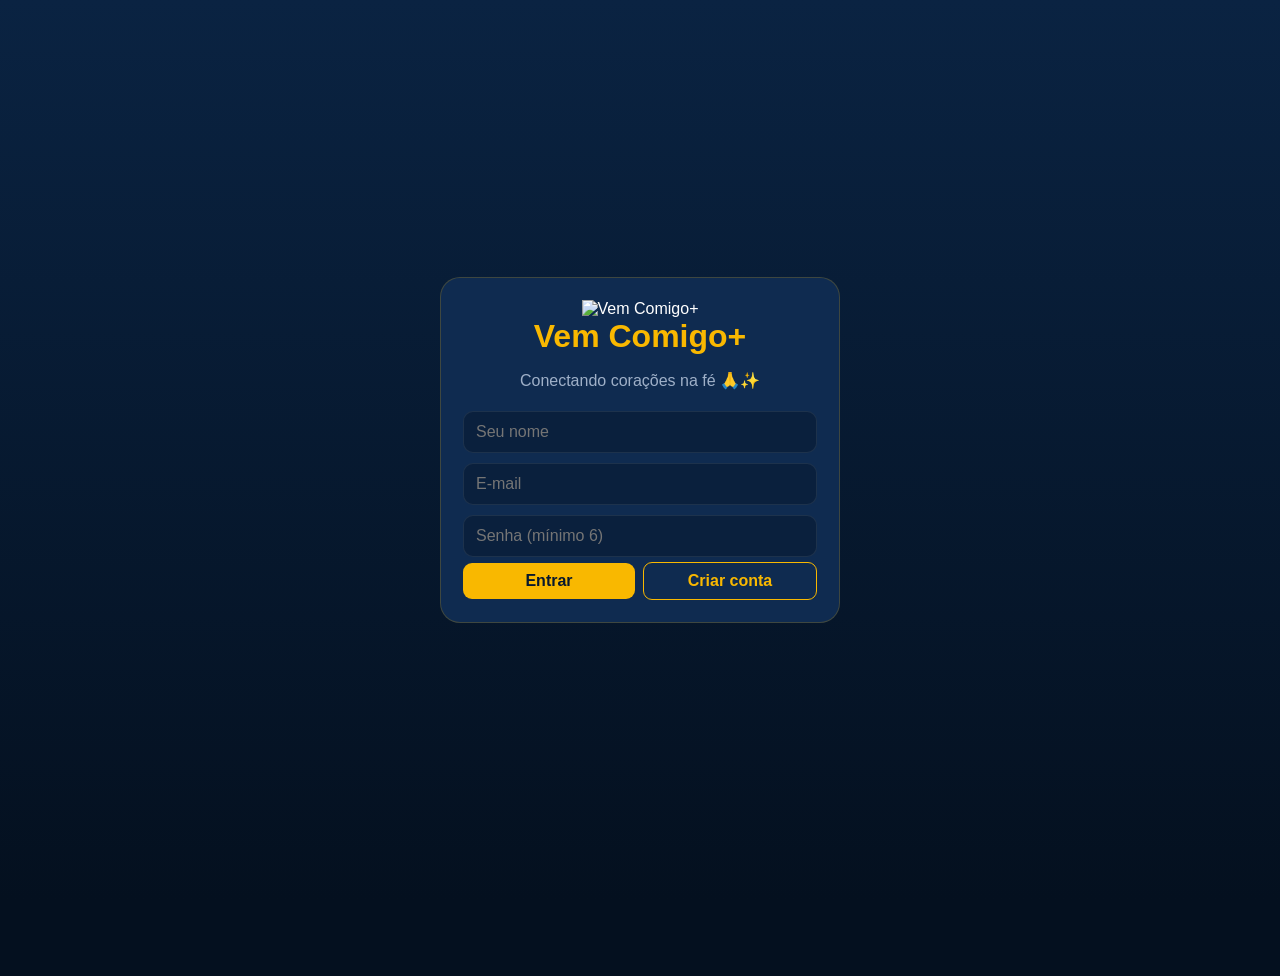
==== commit 3f85d8ea: "Add files via upload" ====
--- a/index.html
+++ b/index.html
@@ -1,935 +1,163 @@
 <!doctype html>
 <html lang="pt-BR">
+<head>
+<meta charset="utf-8">
+<meta name="viewport" content="width=device-width,initial-scale=1,viewport-fit=cover">
+<meta name="theme-color" content="#081a33">
+<title>Vem Comigo+</title>
+<link rel="manifest" href="./manifest.webmanifest">
+<link rel="stylesheet" href="./style.css">
+</head>
+<body>
+<div id="auth" class="auth">
+  <div class="authbox">
+    <img src="./assets/logo-vem-comigo-plus.png" class="auth-logo" alt="Vem Comigo+">
+    <h1>Vem Comigo+</h1>
+    <p>Conectando corações na fé 🙏✨</p>
+    <input id="authName" class="field" placeholder="Seu nome">
+    <input id="authEmail" type="email" class="field" placeholder="E-mail">
+    <input id="authPass" type="password" class="field" placeholder="Senha (mínimo 6)">
+    <div class="row"><button class="btn grow" onclick="login()">Entrar</button><button class="btn alt grow" onclick="signup()">Criar conta</button></div>
+    <div id="authMsg" class="muted"></div>
+  </div>
+</div>
 
-<head>
-  <meta charset="utf-8">
+<div id="app" class="wrap hidden">
+<header class="top">
+  <div class="brand"><img src="./assets/logo-vem-comigo-plus.png" alt="Vem Comigo+"><strong>Vem Comigo+</strong></div>
+  <div class="user">
+    <button class="iconbtn" onclick="go('notificacoes')">🔔 <span id="notifCount" class="badge hidden">0</span></button>
+    <img id="topAvatar" class="ava" alt="">
+    <button class="iconbtn" onclick="logout()">Sair</button>
+  </div>
+</header>
 
-  <meta
-    name="viewport"
-    content="width=device-width,initial-scale=1,viewport-fit=cover"
-  >
+<section id="inicio" class="page active">
+  <div class="stories">
+    <button onclick="go('oracoes')"><span>🙏</span><small>Orações</small></button>
+    <button onclick="go('reels')"><span>▶</span><small>Reels</small></button>
+    <button onclick="go('podcast')"><span>🎙️</span><small>Podcast</small></button>
+    <button onclick="go('testemunhos')"><span>✨</span><small>Testemunhos</small></button>
+    <button onclick="go('palavra')"><span>📖</span><small>Palavra</small></button>
+    <button onclick="go('louvores')"><span>🎵</span><small>Louvores</small></button>
+  </div>
+  <div class="card composer"><h3>✨ Praça da Família</h3><textarea id="postText" class="field" rows="3" maxlength="1000" placeholder="Compartilhe uma mensagem..."></textarea><div class="row"><label class="mini-file-picker">
+        <input id="postImage" type="file" accept="image/*" hidden>
+        <span class="mini-plus">＋</span>
+        <span id="postImageLabel">Foto</span>
+      </label><button class="btn" onclick="createPost()">Publicar</button></div><div id="postMsg" class="muted"></div></div>
+  <div id="feed"></div>
+</section>
 
-  <meta
-    name="theme-color"
-    content="#020812"
-  >
+<section id="oracoes" class="page">
+  <div class="card"><h3>🙏 Pedidos de Oração</h3><textarea id="prayerText" class="field" rows="3" maxlength="1000" placeholder="Escreva seu pedido de oração..."></textarea><button class="btn" onclick="createPrayer()">Publicar pedido</button></div>
+  <div id="prayerList"></div>
+</section>
 
-  <title>Vem Comigo PLAY</title>
+<section id="testemunhos" class="page">
+  <div class="card"><h3>✨ Testemunhos</h3><textarea id="testimonyText" class="field" rows="3" maxlength="1500" placeholder="Conte o que Deus fez na sua vida..."></textarea><label class="mini-file-picker wide-picker">
+        <input id="testimonyImage" type="file" accept="image/*" hidden>
+        <span class="mini-plus">＋</span>
+        <span id="testimonyImageLabel">Adicionar foto</span>
+      </label><button class="btn" onclick="createTestimony()">Publicar testemunho</button><div id="testimonyMsg" class="muted"></div></div>
+  <div id="testimonyList"></div>
+</section>
 
-  <meta
-    name="description"
-    content="Vem Comigo PLAY — músicas e podcasts da Vem Comigo Records."
-  >
+<section id="palavra" class="page">
+  <div class="card"><h3>📖 Palavra</h3><input id="wordTitle" class="field" placeholder="Título da mensagem"><input id="wordRef" class="field" placeholder="Referência bíblica (ex.: Salmos 119:105)"><textarea id="wordText" class="field" rows="5" maxlength="2500" placeholder="Compartilhe uma palavra/devocional..."></textarea><button class="btn" onclick="createWord()">Publicar Palavra</button><div id="wordMsg" class="muted"></div></div>
+  <div id="wordList"></div>
+</section>
 
-  <link
-    rel="stylesheet"
-    href="style.css"
-  >
-</head>
+<section id="podcast" class="page">
+  <div class="card"><h3>🎙️ Podcast Vem Comigo Records</h3><input id="podTitle" class="field" placeholder="Título do episódio"><input id="podGuest" class="field" placeholder="Convidado / artista"><textarea id="podDesc" class="field" rows="2" placeholder="Descrição"></textarea><label class="mini-file-picker wide-picker">
+        <input id="podFile" type="file" accept="audio/*,.mp3" hidden>
+        <span class="mini-plus">＋</span>
+        <span id="podFileLabel">Adicionar áudio MP3</span>
+      </label><button class="btn" onclick="createPodcast()">Enviar episódio</button><div id="podMsg" class="muted"></div></div>
+  <div id="podcastList"></div>
+</section>
 
-<body>
+<section id="louvores" class="page">
+  <div class="card"><h3>🎵 Louvores</h3><input id="songTitle" class="field" placeholder="Nome do louvor"><input id="songArtist" class="field" placeholder="Artista"><label class="mini-file-picker wide-picker">
+        <input id="songFile" type="file" accept="audio/*,.mp3" hidden>
+        <span class="mini-plus">＋</span>
+        <span id="songFileLabel">Adicionar louvor MP3</span>
+      </label><button class="btn" onclick="createSong()">Enviar louvor</button><div id="songMsg" class="muted"></div></div>
+  <div id="songList"></div>
+</section>
 
-  <!-- =====================================================
-       TOPO
-  ====================================================== -->
 
-  <header class="topbar">
+<section id="reels" class="page">
+  <div class="reels-head">
+    <div>
+      <span class="eyebrow">REELS VEM+</span>
+      <h3>Momentos com fé e música</h3>
+    </div>
+    <button class="reels-plus" onclick="toggleReelCreator()">＋</button>
+  </div>
 
-    <div class="brand">
+  <div id="reelCreator" class="card hidden">
+    <h3>Criar Reels</h3>
 
-      <img
-        src="logo-play.png"
-        alt="Vem Comigo PLAY"
-      >
+    <label class="plus-picker">
+      <input id="reelImage" type="file" accept="image/*" hidden>
+      <span class="plus-circle">＋</span>
+      <div>
+        <strong>Adicionar foto</strong>
+        <small>Escolha uma imagem para o seu Reels</small>
+      </div>
+    </label>
 
+    <button type="button" class="plus-picker sound-open" onclick="openSoundPicker()">
+      <span class="plus-circle">♫</span>
       <div>
+        <strong id="selectedSoundLabel">Adicionar música</strong>
+        <small>Escolha um Som Vem+</small>
+      </div>
+    </button>
 
-        <strong>
-          Vem Comigo PLAY
-        </strong>
+    <input id="selectedSoundUrl" type="hidden">
+    <input id="selectedSoundTitle" type="hidden">
 
-        <span>
-          Vem Comigo Records
-        </span>
-
+    <div id="soundPicker" class="sound-picker hidden">
+      <div class="sound-picker-head">
+        <div>
+          <span class="eyebrow">SONS VEM+</span>
+          <h3>Escolha uma música</h3>
+        </div>
+        <button type="button" class="sound-close" onclick="closeSoundPicker()">×</button>
       </div>
-
+      <div id="soundList" class="sound-list">
+        <div class="empty">Carregando sons...</div>
+      </div>
     </div>
 
-
-    <div class="top-actions">
-
-      <button
-        id="libraryToggle"
-        class="iconbtn"
-        aria-label="Minha Biblioteca"
-        title="Minha Biblioteca"
-      >
-        ♡
-      </button>
-
-      <button
-        id="searchToggle"
-        class="iconbtn"
-        aria-label="Buscar"
-        title="Buscar"
-      >
-        ⌕
-      </button>
-
-    </div>
-
-  </header>
-
-
-  <!-- =====================================================
-       BUSCA
-  ====================================================== -->
-
-  <section
-    id="searchBox"
-    class="searchbox hidden"
-  >
-
-    <input
-      id="searchInput"
-      type="search"
-      placeholder="Buscar música, artista ou álbum"
-    >
-
-  </section>
-
-
-  <!-- =====================================================
-       CATEGORIAS
-  ====================================================== -->
-
-  <nav
-    class="chips"
-    aria-label="Categorias"
-  >
-
-    <button
-      class="active"
-      data-cat="Todos"
-    >
-      Tudo
-    </button>
-
-    <button data-cat="Adoração">
-      Adoração
-    </button>
-
-    <button data-cat="Sertanejo Gospel">
-      Sertanejo
-    </button>
-
-    <button data-cat="Forró Gospel">
-      Forró
-    </button>
-
-    <button data-cat="Arrocha Gospel">
-      Arrocha
-    </button>
-
-    <button data-cat="Seresta Gospel">
-      Seresta
-    </button>
-
-    <button data-cat="Pop Worship">
-      Pop Worship
-    </button>
-
-    <button data-cat="Christian Pop">
-      Christian Pop
-    </button>
-
-    <button data-cat="Acoustic Worship">
-      Acoustic Worship
-    </button>
-
-    <button data-cat="Bachata Gospel">
-      Bachata Gospel
-    </button>
-
-    <button data-cat="Gospel Vaqueiro">
-      Gospel Vaqueiro
-    </button>
-
-    <button data-cat="Podcasts">
-      Podcasts
-    </button>
-
-  </nav>
-
-
-  <main>
-
-    <!-- =====================================================
-         HOME
-    ====================================================== -->
-
-    <section
-      id="homeHero"
-      class="hero"
-    >
-
-      <small>
-        CATÁLOGO OFICIAL
-      </small>
-
-      <h1>
-        Vem Comigo
-        <br>
-        <em>PLAY</em>
-      </h1>
-
-      <p>
-        Músicas, artistas e podcasts
-        da Vem Comigo Records.
-      </p>
-
-
-      <div class="hero-actions">
-
-        <button id="heroPlay">
-          ▶ Ouvir agora
-        </button>
-
-        <button
-          id="heroShuffle"
-          class="secondary"
-        >
-          ⇄ Aleatório
-        </button>
-
-      </div>
-
-    </section>
-
-
-    <!-- =====================================================
-         MINHA BIBLIOTECA
-    ====================================================== -->
-
-    <section
-      id="librarySection"
-      class="section hidden"
-    >
-
-      <div class="library-header">
-
-        <button
-          id="closeLibrary"
-          class="album-back"
-        >
-          ← Voltar
-        </button>
-
-        <small>
-          MINHA BIBLIOTECA
-        </small>
-
-        <h1>
-          Sua música
-        </h1>
-
-        <p>
-          Favoritos e playlists salvos neste aparelho.
-        </p>
-
-      </div>
-
-
-      <div class="library-tabs">
-
-        <button
-          id="favoritesTab"
-          class="library-tab active"
-        >
-          ❤️ Favoritos
-        </button>
-
-        <button
-          id="playlistsTab"
-          class="library-tab"
-        >
-          ♪ Playlists
-        </button>
-
-      </div>
-
-
-      <!-- FAVORITOS -->
-
-      <div
-        id="favoritesView"
-        class="library-view"
-      >
-
-        <div class="section-head">
-
-          <div>
-
-            <small>
-              FAVORITOS
-            </small>
-
-            <h2>
-              Músicas que você curtiu
-            </h2>
-
-          </div>
-
-          <button id="playFavorites">
-            ▶ Tocar
-          </button>
-
-        </div>
-
-
-        <div
-          id="favoritesList"
-          class="tracklist"
-        >
-
-          <div class="empty">
-            Você ainda não adicionou favoritos.
-          </div>
-
-        </div>
-
-      </div>
-
-
-      <!-- PLAYLISTS -->
-
-      <div
-        id="playlistsView"
-        class="library-view hidden"
-      >
-
-        <div class="section-head">
-
-          <div>
-
-            <small>
-              PLAYLISTS
-            </small>
-
-            <h2>
-              Suas playlists
-            </h2>
-
-          </div>
-
-          <button id="createPlaylistButton">
-            + Nova
-          </button>
-
-        </div>
-
-
-        <div
-          id="playlistsGrid"
-          class="albums-grid"
-        >
-
-          <div class="empty">
-            Nenhuma playlist criada.
-          </div>
-
-        </div>
-
-      </div>
-
-    </section>
-
-
-    <!-- =====================================================
-         TELA DE PLAYLIST
-    ====================================================== -->
-
-    <section
-      id="playlistView"
-      class="album-view hidden"
-    >
-
-      <button
-        id="backPlaylist"
-        class="album-back"
-      >
-        ← Minhas playlists
-      </button>
-
-
-      <div class="album-header">
-
-        <div class="playlist-big-icon">
-          ♪
-        </div>
-
-
-        <div class="album-hero-info">
-
-          <small>
-            PLAYLIST
-          </small>
-
-          <h2 id="playlistViewTitle">
-            Minha Playlist
-          </h2>
-
-          <p id="playlistViewMeta">
-            0 músicas
-          </p>
-
-
-          <div class="album-actions">
-
-            <button
-              id="playlistPlay"
-              class="album-main-button"
-            >
-              ▶ Tocar playlist
-            </button>
-
-            <button
-              id="playlistShuffle"
-              class="album-secondary-button"
-            >
-              ⇄ Aleatório
-            </button>
-
-            <button
-              id="deletePlaylist"
-              class="album-secondary-button"
-            >
-              🗑 Excluir playlist
-            </button>
-
-          </div>
-
-        </div>
-
-      </div>
-
-
-      <div class="album-track-area">
-
-        <div
-          id="playlistTracks"
-          class="tracklist"
-        ></div>
-
-      </div>
-
-    </section>
-
-
-    <!-- =====================================================
-         ARTISTAS
-    ====================================================== -->
-
-    <section
-      id="artistsSection"
-      class="section"
-    >
-
-      <div class="section-head">
-
-        <div>
-
-          <small>
-            ARTISTAS
-          </small>
-
-          <h2>
-            Artistas
-          </h2>
-
-        </div>
-
-      </div>
-
-
-      <div
-        id="artistsGrid"
-        class="albums-grid"
-      ></div>
-
-    </section>
-
-
-    <!-- =====================================================
-         ÁLBUNS
-    ====================================================== -->
-
-    <section
-      id="albumsSection"
-      class="section"
-    >
-
-      <div class="section-head">
-
-        <div>
-
-          <small>
-            ÁLBUNS
-          </small>
-
-          <h2>
-            Álbuns
-          </h2>
-
-        </div>
-
-      </div>
-
-
-      <div
-        id="albumsGrid"
-        class="albums-grid"
-      ></div>
-
-    </section>
-
-
-    <!-- =====================================================
-         TELA DO ÁLBUM
-    ====================================================== -->
-
-    <section
-      id="albumView"
-      class="album-view hidden"
-    >
-
-      <button
-        id="backAlbum"
-        class="album-back"
-      >
-        ← Voltar
-      </button>
-
-
-      <div class="album-header">
-
-        <div class="album-hero-cover">
-
-          <img
-            id="albumViewCover"
-            src="logo-play.png"
-            alt="Capa do álbum"
-          >
-
-        </div>
-
-
-        <div class="album-hero-info">
-
-          <small>
-            ÁLBUM
-          </small>
-
-          <h2 id="albumViewTitle">
-            Álbum
-          </h2>
-
-          <h3 id="albumViewArtist">
-            Artista
-          </h3>
-
-          <p id="albumViewMeta">
-            Categoria • 0 faixas
-          </p>
-
-
-          <div class="album-actions">
-
-            <button
-              id="albumPlay"
-              class="album-main-button"
-            >
-              ▶ Tocar álbum
-            </button>
-
-            <button
-              id="albumShuffle"
-              class="album-secondary-button"
-            >
-              ⇄ Aleatório
-            </button>
-
-          </div>
-
-        </div>
-
-      </div>
-
-
-      <div class="album-track-area">
-
-        <div class="section-head">
-
-          <div>
-
-            <small>
-              FAIXAS
-            </small>
-
-            <h2>
-              Músicas do álbum
-            </h2>
-
-          </div>
-
-        </div>
-
-
-        <div
-          id="albumTracks"
-          class="tracklist"
-        ></div>
-
-      </div>
-
-    </section>
-
-    <!-- =====================================================
-         TELA DA MÚSICA
-    ====================================================== -->
-
-    <section
-      id="trackView"
-      class="track-view hidden"
-    >
-
-      <button
-        id="backTrack"
-        class="album-back"
-      >
-        ← Voltar
-      </button>
-
-      <div class="track-view-card">
-
-        <div class="track-view-cover">
-          <img
-            id="trackViewCover"
-            src="logo-play.png"
-            alt="Capa da música"
-          >
-        </div>
-
-        <div class="track-view-info">
-          <small>TOCANDO AGORA</small>
-          <h2 id="trackViewTitle">Música</h2>
-          <h3 id="trackViewArtist">Artista</h3>
-          <p id="trackViewAlbum">Álbum</p>
-
-          <div class="track-view-actions">
-            <button id="trackViewPlay" class="album-main-button">▶ Tocar música</button>
-            <button id="trackViewFavorite" class="album-secondary-button">♡ Favoritar</button>
-            <button id="trackViewPlaylist" class="album-secondary-button">＋ Playlist</button>
-            <a id="trackViewDownload" class="album-secondary-button track-view-download" href="#" download>⇩ Baixar</a>
-          </div>
-        </div>
-
-      </div>
-
-    </section>
-
-
-
-
-    <!-- =====================================================
-         DESTAQUES
-    ====================================================== -->
-
-    <section
-      id="featuredSection"
-      class="section"
-    >
-
-      <div class="section-head">
-
-        <div>
-
-          <small>
-            DESTAQUES
-          </small>
-
-          <h2>
-            Louvores em destaque
-          </h2>
-
-        </div>
-
-        <button id="playAll">
-          Tocar tudo
-        </button>
-
-      </div>
-
-
-      <div
-        id="catalog"
-        class="tracklist"
-      ></div>
-
-    </section>
-
-  </main>
-
-
-  <!-- =====================================================
-       MODAL ADICIONAR À PLAYLIST
-  ====================================================== -->
-
-  <div
-    id="playlistModal"
-    class="playlist-modal hidden"
-  >
-
-    <div class="playlist-modal-box">
-
-      <div class="playlist-modal-head">
-
-        <div>
-
-          <small>
-            VEM COMIGO PLAY
-          </small>
-
-          <h2>
-            Adicionar à playlist
-          </h2>
-
-        </div>
-
-
-        <button
-          id="closePlaylistModal"
-          class="modal-close"
-        >
-          ✕
-        </button>
-
-      </div>
-
-
-      <div
-        id="playlistModalTrack"
-        class="playlist-modal-track"
-      >
-        Escolha uma música.
-      </div>
-
-
-      <div
-        id="playlistChoices"
-        class="playlist-choices"
-      ></div>
-
-
-      <button
-        id="newPlaylistFromModal"
-        class="primary-action"
-      >
-        + Criar nova playlist
-      </button>
-
-    </div>
-
+    <textarea id="reelCaption" class="field" rows="3" maxlength="500" placeholder="Escreva uma legenda..."></textarea>
+    <button class="btn" onclick="createReel()">Publicar Reels</button>
+    <div id="reelMsg" class="muted"></div>
   </div>
 
+  <div id="reelsList"></div>
+</section>
 
-  <!-- =====================================================
-       PLAYER FIXO
-  ====================================================== -->
+<section id="pessoas" class="page"><div class="card"><h3>🔎 Buscar pessoas</h3><input id="peopleSearch" class="field" placeholder="Buscar por nome..." oninput="loadPeople()"></div><div id="peopleList"></div></section>
+<section id="mensagens" class="page"><div class="card"><h3>💬 Mensagens</h3><select id="chatUser" class="field" onchange="loadChat()"><option value="">Escolha uma pessoa</option></select><div id="chat" class="chat"></div><div class="row"><input id="chatText" class="field grow" maxlength="1000" placeholder="Digite uma mensagem..."><button class="btn" onclick="sendMessage()">Enviar</button></div></div></section>
+<section id="notificacoes" class="page"><div class="card"><div class="row"><h3 class="grow">🔔 Notificações</h3><button class="btn alt" onclick="markAllRead()">Marcar lidas</button></div></div><div id="notifList"></div></section>
+<section id="perfil" class="page"><div class="card profilehero"><img id="profileAvatar" class="ava big" alt=""><h2 id="profileName">Meu Perfil</h2><div id="profileCounts" class="muted"></div></div><div class="card"><h3>Editar perfil</h3><input id="pName" class="field" placeholder="Nome"><textarea id="pBio" class="field" rows="3" placeholder="Bio"></textarea><input id="pVerse" class="field" placeholder="Versículo favorito"><label class="mini-file-picker wide-picker">
+        <input id="pAvatarFile" type="file" accept="image/*" hidden>
+        <span class="mini-plus">＋</span>
+        <span id="pAvatarFileLabel">Escolher foto do perfil</span>
+      </label><button class="btn" onclick="saveProfile()">Salvar perfil</button><div id="profileMsg" class="muted"></div></div></section>
 
-  <footer
-    class="player"
-    id="player"
-  >
-
-    <!-- CAPA -->
-
-    <img
-      id="cover"
-      src="logo-play.png"
-      alt="Capa"
-    >
-
-
-    <!-- INFORMAÇÕES -->
-
-    <div class="player-meta">
-
-      <small id="kind">
-        VEM COMIGO PLAY
-      </small>
-
-      <strong id="title">
-        Escolha uma faixa
-      </strong>
-
-      <span id="artist">
-        Player próprio do site
-      </span>
-
-
-      <div class="progress">
-
-        <span id="cur">
-          0:00
-        </span>
-
-        <input
-          id="seek"
-          type="range"
-          min="0"
-          max="100"
-          value="0"
-          aria-label="Progresso"
-        >
-
-        <span id="dur">
-          0:00
-        </span>
-
-      </div>
-
-    </div>
-
-
-    <!-- ANTERIOR -->
-
-    <button
-      id="prev"
-      class="round"
-      aria-label="Anterior"
-      title="Anterior"
-    >
-      ⏮
-    </button>
-
-
-    <!-- PLAY -->
-
-    <button
-      id="play"
-      class="round main"
-      aria-label="Tocar"
-      title="Tocar"
-    >
-      ▶
-    </button>
-
-
-    <!-- PRÓXIMA -->
-
-    <button
-      id="next"
-      class="round"
-      aria-label="Próxima"
-      title="Próxima"
-    >
-      ⏭
-    </button>
-
-
-    <!-- =================================================
-         CONTROLES EXTRAS
-    ================================================== -->
-
-    <div class="player-extra-actions">
-
-      <!-- REPETIR -->
-
-      <button
-        id="repeatButton"
-        class="player-extra-button"
-        title="Repetir"
-        aria-label="Repetir"
-      >
-        🔁
-      </button>
-
-
-      <!-- FAVORITO -->
-
-      <button
-        id="favoriteCurrent"
-        class="player-extra-button"
-        title="Adicionar aos favoritos"
-        aria-label="Favorito"
-      >
-        ♡
-      </button>
-
-
-      <!-- PLAYLIST -->
-
-      <button
-        id="playlistCurrent"
-        class="player-extra-button"
-        title="Adicionar à playlist"
-        aria-label="Adicionar à playlist"
-      >
-        ＋
-      </button>
-
-
-      <!-- DOWNLOAD -->
-
-      <a
-        id="downloadCurrent"
-        class="player-extra-button"
-        href="#"
-        download
-        title="Baixar música"
-        aria-label="Baixar música"
-      >
-        ⇩
-      </a>
-
-    </div>
-
-
-    <!-- VOLUME -->
-
-    <div class="volume">
-
-      <span>
-        🔊
-      </span>
-
-      <input
-        id="volume"
-        type="range"
-        min="0"
-        max="1"
-        step=".05"
-        value=".85"
-        aria-label="Volume"
-      >
-
-    </div>
-
-
-    <!-- ÁUDIO -->
-
-    <audio
-      id="audio"
-      preload="metadata"
-    ></audio>
-
-  </footer>
-
-
-  <script src="app.js"></script>
-
-</body>
-
-</html>
+<nav class="nav">
+<button class="active" onclick="go('inicio',this)"><span>⌂</span>Início</button>
+<button onclick="go('reels',this)"><span>▶</span>Reels</button>
+<button onclick="go('pessoas',this)"><span>⌕</span>Buscar</button>
+<button onclick="go('mensagens',this)"><span>✉</span>Mensagens</button>
+<button onclick="go('notificacoes',this)"><span>♡</span>Avisos</button>
+<button onclick="go('perfil',this)"><span>◉</span>Perfil</button>
+</nav>
+</div>
+<script src="./config.js"></script>
+<script type="module" src="./app.js"></script>
+</body></html>
--- a/style.css
+++ b/style.css
@@ -1,1730 +1,903 @@
-:root{
-  --bg:#020812;
-  --bg2:#05101d;
-  --panel:#091827;
-  --panel2:#0d2033;
-  --gold:#f0ad2f;
-  --gold2:#ffd36b;
-  --white:#ffffff;
-  --muted:#9aa8b8;
-  --line:#ffffff14;
-  --danger:#ff6262;
-}
-
-*{
-  box-sizing:border-box;
-}
-
-html{
-  background:var(--bg);
-}
-
-body{
+:root{--bg:#07182e;--panel:#0f2b50;--panel2:#14365f;--gold:#F9B800;--gold2:#FFD600;--white:#fff;--muted:#9fb0c8;--line:rgba(255,255,255,.08)}
+*{box-sizing:border-box}body{margin:0;background:#04101f;color:#fff;font-family:Arial,sans-serif;padding-bottom:74px}.hidden{display:none!important}button,input,textarea,select{font:inherit}.wrap{max-width:600px;margin:auto;min-height:100vh;background:var(--bg)}
+.top{position:sticky;top:0;z-index:50;height:62px;padding:0 12px;display:flex;align-items:center;justify-content:space-between;background:rgba(7,24,46,.96);border-bottom:1px solid var(--line);backdrop-filter:blur(12px)}.brand{display:flex;align-items:center;gap:8px}.brand img{width:52px;height:48px;object-fit:contain}.brand strong{color:var(--gold);font-size:17px}.user{display:flex;align-items:center;gap:7px}.ava{width:37px;height:37px;border-radius:50%;object-fit:cover;background:var(--gold);border:2px solid var(--gold)}.ava.big{width:94px;height:94px}.iconbtn{background:none;border:0;color:white;padding:6px}.badge{background:#e33;border-radius:999px;padding:2px 5px;font-size:9px}
+.auth{min-height:100vh;display:grid;place-items:center;padding:22px;background:linear-gradient(180deg,#0A2342,#04101f)}.authbox{width:min(92vw,410px);background:var(--panel);border:1px solid rgba(249,184,0,.2);border-radius:20px;padding:22px;text-align:center}.auth-logo{width:150px;height:120px;object-fit:contain}.authbox h1{color:var(--gold);margin:0}.authbox p{color:var(--muted)}
+.page{display:none}.page.active{display:block}.card,.person,.prayer,.media-card,.word-card,.testimony-card,.notif{background:var(--panel);margin:10px 12px;border-radius:15px;padding:14px;border:1px solid var(--line)}h2,h3{margin:0 0 10px;color:#fff}.muted{color:var(--muted);font-size:12px}.field{width:100%;background:#0a203d;color:#fff;border:1px solid var(--line);border-radius:10px;padding:11px 12px;margin:5px 0}.btn{border:0;border-radius:9px;padding:9px 14px;font-weight:800;background:var(--gold);color:#07182e;cursor:pointer}.btn.alt{background:transparent;color:var(--gold);border:1px solid var(--gold)}.row{display:flex;gap:8px;align-items:center}.grow{flex:1}
+.stories{display:flex;gap:12px;overflow-x:auto;padding:12px;border-bottom:1px solid var(--line);scrollbar-width:none}.stories::-webkit-scrollbar{display:none}.stories button{min-width:72px;border:0;background:none;color:#fff;text-align:center;cursor:pointer}.stories span{width:58px;height:58px;margin:auto auto 5px;border-radius:50%;display:grid;place-items:center;font-size:22px;background:linear-gradient(135deg,var(--gold),#ff8a00,#b64cff);border:3px solid var(--bg)}.stories small{font-size:10px}.composer{background:var(--bg);border-left:0;border-right:0;border-radius:0;margin:0;padding-top:12px}
+.post{background:var(--bg);margin:0 0 10px;border-bottom:1px solid var(--line)}.posthead{padding:11px 13px;display:flex;gap:9px;align-items:center}.postbody{padding:8px 13px 12px}.postimg,.media-img{width:100%;max-height:560px;object-fit:cover;display:block}.actions{display:flex;gap:14px;padding:9px 13px}.actions button{border:0;background:none;color:#fff}.actions .on{color:var(--gold)}.commentbox{padding:0 13px 12px}.comment{font-size:13px;padding:4px 0}.person{display:flex;align-items:center;gap:9px}.chat{display:flex;flex-direction:column;gap:8px}.bubble{max-width:82%;padding:10px 12px;border-radius:18px;background:#16395f}.bubble.mine{align-self:flex-end;background:#7a5a00}.profilehero{text-align:center}
+.media-card audio{width:100%;margin-top:10px}.media-card h4,.word-card h4,.testimony-card h4{margin:0 0 5px;color:var(--gold)}.media-meta{color:var(--muted);font-size:11px}.word-ref{color:var(--gold);font-weight:800;font-size:12px}.word-text,.testimony-text{line-height:1.55;white-space:pre-wrap}.empty{padding:22px;text-align:center;color:var(--muted)}
+.nav{position:fixed;left:50%;bottom:0;transform:translateX(-50%);width:min(100%,600px);z-index:60;display:flex;justify-content:space-around;background:rgba(7,24,46,.98);border-top:1px solid var(--line);padding:7px 2px max(7px,env(safe-area-inset-bottom))}.nav button{min-width:55px;border:0;background:none;color:#fff;font-size:9px}.nav span{display:block;font-size:22px}.nav button.active{color:var(--gold)}
+@media(min-width:760px){.wrap{box-shadow:0 0 40px rgba(0,0,0,.35)}}
+.eyebrow{display:block;color:var(--gold);font-size:9px;font-weight:900;letter-spacing:.12em;margin-bottom:4px}
+.reels-head{display:flex;justify-content:space-between;align-items:center;padding:14px 14px 10px}
+.reels-head h3{margin:0}
+.reels-plus{
+  width:46px;height:46px;border-radius:50%;
+  border:1px solid rgba(249,184,0,.45);
+  background:linear-gradient(135deg,var(--gold),var(--gold2));
+  color:#07182e;font-size:28px;font-weight:900;cursor:pointer;
+}
+.plus-picker{
+  display:flex;align-items:center;gap:11px;
+  background:#0a203d;border:1px dashed rgba(249,184,0,.34);
+  border-radius:14px;padding:12px;margin:8px 0;cursor:pointer
+}
+.plus-circle{
+  width:42px;height:42px;border-radius:50%;
+  display:grid;place-items:center;
+  background:linear-gradient(135deg,var(--gold),var(--gold2));
+  color:#07182e;font-size:24px;font-weight:900;flex:none
+}
+.plus-picker strong{display:block;color:#fff;font-size:13px}
+.plus-picker small{display:block;color:var(--muted);font-size:10px;margin-top:3px}
+
+.reel-card{
+  position:relative;margin:0 0 12px;background:#020915;
+  border-bottom:1px solid var(--line);overflow:hidden
+}
+.reel-media{
+  position:relative;
+  min-height:68vh;max-height:760px;
+  background:#020915;
+  display:grid;place-items:center;
+}
+.reel-media img{
+  width:100%;height:100%;
+  max-height:760px;object-fit:cover;display:block
+}
+.reel-overlay{
+  position:absolute;inset:auto 0 0 0;
+  padding:70px 14px 14px;
+  background:linear-gradient(180deg,transparent,rgba(0,0,0,.88))
+}
+.reel-user{font-weight:900;color:#fff}
+.reel-caption{margin:7px 0;color:#fff;font-size:13px;line-height:1.4}
+.reel-audio-title{color:var(--gold);font-size:11px}
+.reel-audio{
+  width:100%;margin-top:9px;height:34px
+}
+.reel-actions{
+  display:flex;gap:14px;align-items:center;padding:10px 14px;
+  background:#061426
+}
+.reel-actions button{
+  background:none;border:0;color:#fff;font-size:14px;cursor:pointer
+}
+.reel-actions button.on{color:var(--gold)}
+.reel-comments{padding:0 14px 12px;background:#061426}
+
+.sound-open{
+  width:100%;
+  text-align:left;
+  color:#fff;
+}
+.sound-picker{
+  margin:10px 0 12px;
+  background:#07182e;
+  border:1px solid rgba(249,184,0,.2);
+  border-radius:16px;
+  overflow:hidden;
+}
+.sound-picker-head{
+  display:flex;
+  justify-content:space-between;
+  align-items:center;
+  gap:10px;
+  padding:12px 13px;
+  border-bottom:1px solid var(--line)
+}
+.sound-picker-head h3{
   margin:0;
-  padding-bottom:210px;
-
+  font-size:16px
+}
+.sound-close{
+  width:34px;height:34px;border-radius:50%;
+  border:1px solid var(--line);
+  background:rgba(255,255,255,.05);
+  color:#fff;font-size:22px;cursor:pointer
+}
+.sound-list{
+  max-height:360px;
+  overflow:auto;
+  padding:6px
+}
+.sound-item{
+  display:grid;
+  grid-template-columns:auto 1fr auto;
+  align-items:center;
+  gap:10px;
+  padding:10px;
+  border-radius:12px;
+  border:1px solid transparent;
+  cursor:pointer
+}
+.sound-item:hover,
+.sound-item.selected{
+  background:rgba(249,184,0,.08);
+  border-color:rgba(249,184,0,.22)
+}
+.sound-play{
+  width:38px;height:38px;border-radius:50%;
+  border:0;background:var(--gold);color:#07182e;
+  font-weight:900;cursor:pointer
+}
+.sound-info strong{
+  display:block;
+  font-size:12px;
+  color:#fff
+}
+.sound-info small{
+  display:block;
+  margin-top:3px;
+  font-size:10px;
+  color:var(--muted)
+}
+.sound-use{
+  border:1px solid rgba(249,184,0,.35);
+  background:transparent;
+  color:var(--gold);
+  border-radius:999px;
+  padding:7px 10px;
+  font-size:10px;
+  font-weight:800;
+  cursor:pointer
+}
+
+
+/* =========================================================
+   VEM COMIGO+ v6.2.1 — CORREÇÃO DE LAYOUT RESPONSIVO
+   Mantém funções e visual; corrige largura, alinhamento e overflow.
+   ========================================================= */
+
+html, body {
+  width: 100%;
+  max-width: 100%;
+  overflow-x: hidden;
+}
+
+body {
+  padding-bottom: 76px;
+}
+
+.wrap {
+  width: 100%;
+  max-width: 560px;
+  min-height: 100vh;
+  margin: 0 auto;
+  overflow-x: hidden;
+}
+
+.top {
+  width: 100%;
+  max-width: 560px;
+  margin: 0 auto;
+}
+
+.page {
+  width: 100%;
+  max-width: 100%;
+  overflow-x: hidden;
+}
+
+.card,
+.person,
+.prayer,
+.media-card,
+.word-card,
+.testimony-card,
+.notif,
+.post,
+.reel-card {
+  width: auto;
+  max-width: 100%;
+}
+
+.card,
+.person,
+.prayer,
+.media-card,
+.word-card,
+.testimony-card,
+.notif {
+  margin-left: 10px;
+  margin-right: 10px;
+}
+
+img,
+video,
+audio {
+  max-width: 100%;
+}
+
+input,
+textarea,
+select,
+button {
+  max-width: 100%;
+}
+
+.row {
+  min-width: 0;
+}
+
+.grow {
+  min-width: 0;
+}
+
+.stories {
+  width: 100%;
+  max-width: 100%;
+}
+
+.stories button {
+  flex: 0 0 68px;
+  min-width: 68px;
+}
+
+.nav {
+  width: 100%;
+  max-width: 560px;
+  left: 50%;
+  transform: translateX(-50%);
+}
+
+.nav button {
+  flex: 1 1 0;
+  min-width: 0;
+  padding-left: 2px;
+  padding-right: 2px;
+}
+
+.nav span {
+  font-size: 20px;
+}
+
+.reels-head {
+  width: 100%;
+}
+
+.reel-media {
+  width: 100%;
+  min-height: min(72vh, 680px);
+}
+
+.reel-media img {
+  width: 100%;
+  object-fit: cover;
+}
+
+.sound-picker {
+  width: 100%;
+  max-width: 100%;
+}
+
+.sound-item {
+  min-width: 0;
+}
+
+.sound-info {
+  min-width: 0;
+}
+
+.sound-info strong,
+.sound-info small {
+  overflow: hidden;
+  text-overflow: ellipsis;
+  white-space: nowrap;
+}
+
+.plus-picker {
+  width: 100%;
+  border: 1px dashed rgba(249,184,0,.34);
+}
+
+.authbox {
+  width: min(92vw, 400px);
+}
+
+@media (max-width: 420px) {
+  .top {
+    height: 58px;
+    padding-left: 9px;
+    padding-right: 9px;
+  }
+
+  .brand img {
+    width: 44px;
+    height: 42px;
+  }
+
+  .brand strong {
+    font-size: 15px;
+  }
+
+  .iconbtn {
+    padding: 4px;
+    font-size: 11px;
+  }
+
+  .card,
+  .person,
+  .prayer,
+  .media-card,
+  .word-card,
+  .testimony-card,
+  .notif {
+    margin-left: 8px;
+    margin-right: 8px;
+    padding: 12px;
+  }
+
+  .stories {
+    gap: 8px;
+    padding-left: 8px;
+    padding-right: 8px;
+  }
+
+  .stories button {
+    flex-basis: 61px;
+    min-width: 61px;
+  }
+
+  .stories span {
+    width: 50px;
+    height: 50px;
+    font-size: 19px;
+  }
+
+  .stories small {
+    font-size: 9px;
+  }
+
+  .reels-head {
+    padding-left: 10px;
+    padding-right: 10px;
+  }
+
+  .reels-plus {
+    width: 42px;
+    height: 42px;
+    font-size: 24px;
+  }
+
+  .reel-actions {
+    gap: 7px;
+    justify-content: space-between;
+  }
+
+  .reel-actions button {
+    padding: 5px 2px;
+    font-size: 12px;
+  }
+
+  .nav button {
+    font-size: 8px;
+  }
+
+  .nav span {
+    font-size: 19px;
+  }
+}
+
+@media (min-width: 700px) {
+  body {
+    background: #04101f;
+  }
+
+  .wrap {
+    box-shadow: 0 0 45px rgba(0,0,0,.38);
+  }
+}
+
+
+/* v6.2.2 — corrige textos dos atalhos, especialmente "Louvores" */
+.stories button{
+  flex:0 0 76px !important;
+  min-width:76px !important;
+  max-width:76px;
+  overflow:visible;
+}
+
+.stories button small{
+  display:block;
+  width:100%;
+  white-space:normal;
+  overflow:visible;
+  text-overflow:clip;
+  line-height:1.15;
+  text-align:center;
+  min-height:22px;
+}
+
+@media(max-width:420px){
+  .stories{
+    gap:7px;
+  }
+
+  .stories button{
+    flex-basis:72px !important;
+    min-width:72px !important;
+    max-width:72px;
+  }
+
+  .stories button small{
+    font-size:9px;
+    line-height:1.15;
+  }
+}
+
+
+/* v6.2.3 — substitui "Escolher ficheiro" por botão + */
+.mini-file-picker{
+  display:inline-flex;
+  align-items:center;
+  gap:8px;
+  min-height:40px;
+  padding:6px 10px;
+  border-radius:12px;
+  border:1px dashed rgba(249,184,0,.32);
+  background:#0a203d;
+  color:#fff;
+  cursor:pointer;
+  font-size:11px;
+  font-weight:700;
+}
+.mini-file-picker.wide-picker{
+  width:100%;
+  margin:6px 0;
+}
+.mini-plus{
+  width:28px;
+  height:28px;
+  border-radius:50%;
+  display:grid;
+  place-items:center;
+  background:linear-gradient(135deg,var(--gold),var(--gold2));
+  color:#07182e;
+  font-size:18px;
+  font-weight:900;
+  flex:none;
+}
+.mini-file-picker span:last-child{
+  min-width:0;
+  overflow:hidden;
+  white-space:nowrap;
+  text-overflow:ellipsis;
+}
+
+
+/* =========================================================
+   VEM COMIGO+ v6.2.4 — 6 OPÇÕES FIXAS NO TOPO
+   Orações • Reels • Podcast • Testemunhos • Palavra • Louvores
+   ========================================================= */
+
+.stories{
+  position:sticky;
+  top:62px;
+  z-index:40;
+
+  display:grid !important;
+  grid-template-columns:repeat(3,1fr);
+
+  width:100%;
+  gap:7px;
+
+  padding:9px 8px;
+
+  overflow:visible !important;
+
+  background:rgba(7,24,46,.97);
+  backdrop-filter:blur(12px);
+
+  border-bottom:1px solid var(--line);
+}
+
+.stories button{
+  width:100% !important;
+  min-width:0 !important;
+  max-width:none !important;
+  flex:none !important;
+
+  display:flex;
+  flex-direction:column;
+  align-items:center;
+  justify-content:center;
+
+  padding:4px 2px;
+}
+
+.stories span{
+  width:45px !important;
+  height:45px !important;
+
+  margin:0 auto 4px;
+
+  font-size:18px !important;
+}
+
+.stories button small{
+  display:block;
+  width:100%;
+
+  min-height:20px;
+
+  font-size:9px !important;
+  line-height:1.05;
+
+  white-space:normal !important;
+  overflow:visible !important;
+  text-overflow:clip !important;
+
+  text-align:center;
+}
+
+@media(max-width:420px){
+  .stories{
+    top:58px;
+    gap:5px;
+    padding:7px 6px;
+  }
+
+  .stories span{
+    width:42px !important;
+    height:42px !important;
+    font-size:17px !important;
+  }
+
+  .stories button small{
+    font-size:8.5px !important;
+  }
+}
+
+@media(min-width:520px){
+  .stories{
+    grid-template-columns:repeat(6,1fr);
+  }
+}
+
+
+/* =========================================================
+   VEM COMIGO+ v6.2.5 — 6 OPÇÕES EM 1 LINHA
+   Estilo mais compacto, tipo app social
+   ========================================================= */
+
+.stories{
+  position: sticky;
+  top: 62px;
+  z-index: 40;
+
+  display: grid !important;
+  grid-template-columns: repeat(6, minmax(0, 1fr)) !important;
+
+  width: 100%;
+  gap: 4px;
+  padding: 7px 6px !important;
+
+  overflow: visible !important;
+  background: rgba(7,24,46,.97);
+  backdrop-filter: blur(12px);
+  border-bottom: 1px solid var(--line);
+}
+
+.stories button{
+  width: 100% !important;
+  min-width: 0 !important;
+  max-width: none !important;
+  flex: none !important;
+
+  display: flex;
+  flex-direction: column;
+  align-items: center;
+  justify-content: flex-start;
+
+  padding: 2px 1px !important;
+  background: transparent;
+}
+
+.stories span{
+  width: 36px !important;
+  height: 36px !important;
+  margin: 0 auto 4px;
+  font-size: 16px !important;
+  border-width: 2px;
+}
+
+.stories button small{
+  display: block;
+  width: 100%;
+  min-height: 18px;
+  font-size: 7px !important;
+  line-height: 1.05;
+  white-space: normal !important;
+  overflow: visible !important;
+  text-overflow: clip !important;
+  text-align: center;
+  letter-spacing: 0;
+}
+
+@media (max-width: 420px){
+  .stories{
+    top: 58px;
+    gap: 3px;
+    padding: 6px 4px !important;
+  }
+
+  .stories span{
+    width: 34px !important;
+    height: 34px !important;
+    font-size: 15px !important;
+  }
+
+  .stories button small{
+    font-size: 6.8px !important;
+  }
+}
+
+@media (min-width: 560px){
+  .stories{
+    gap: 6px;
+    padding-left: 10px !important;
+    padding-right: 10px !important;
+  }
+
+  .stories span{
+    width: 40px !important;
+    height: 40px !important;
+    font-size: 17px !important;
+  }
+
+  .stories button small{
+    font-size: 8px !important;
+  }
+}
+
+
+/* =========================================================
+   VEM COMIGO+ v6.3 — REELS TELA CHEIA
+   ========================================================= */
+
+#reels{
+  background:#000;
+  min-height:100vh;
+}
+
+#reels .reels-head{
+  display:none;
+}
+
+#reelsList{
+  scroll-snap-type:y mandatory;
+  overflow-y:auto;
+  height:calc(100vh - 62px);
+  background:#000;
+}
+
+.reel-full{
+  position:relative;
+  width:100%;
+  height:calc(100vh - 62px);
+  min-height:560px;
+  background:#000;
+  overflow:hidden;
+  scroll-snap-align:start;
+}
+
+.reel-full-bg{
+  position:absolute;
+  inset:0;
+  width:100%;
+  height:100%;
+  object-fit:cover;
+  display:block;
+}
+
+.reel-full::after{
+  content:"";
+  position:absolute;
+  inset:0;
+  pointer-events:none;
   background:
-    linear-gradient(
-      180deg,
-      #03101d 0%,
-      #01060b 100%
-    );
-
-  color:#fff;
-
-  font-family:
-    Arial,
-    Helvetica,
-    sans-serif;
-}
-
-button,
-input{
-  font:inherit;
-}
-
-button{
-  cursor:pointer;
-}
-
-
-/* =========================
-   TOPO
-========================= */
-
-.topbar{
-  position:sticky;
+    linear-gradient(180deg,rgba(0,0,0,.28),transparent 24%),
+    linear-gradient(180deg,transparent 58%,rgba(0,0,0,.78) 100%);
+}
+
+.reel-topbar{
+  position:absolute;
+  z-index:3;
   top:0;
-  z-index:30;
-
-  height:74px;
-
+  left:0;
+  right:0;
+  height:58px;
+  padding:8px 12px;
   display:flex;
   align-items:center;
   justify-content:space-between;
-
-  padding:10px 14px;
-
-  background:#020812ee;
-
-  border-bottom:
-    1px solid var(--line);
-
-  backdrop-filter:
-    blur(14px);
-}
-
-.brand{
+  color:#fff;
+}
+
+.reel-topbar strong{
+  font-size:16px;
+}
+
+.reel-back,
+.reel-camera{
+  width:38px;
+  height:38px;
+  border-radius:50%;
+  border:0;
+  background:rgba(0,0,0,.28);
+  color:#fff;
+  font-size:26px;
+  display:grid;
+  place-items:center;
+}
+
+.reel-right-actions{
+  position:absolute;
+  z-index:4;
+  right:9px;
+  bottom:118px;
+  display:flex;
+  flex-direction:column;
+  align-items:center;
+  gap:18px;
+}
+
+.reel-right-actions button{
+  width:48px;
+  min-width:48px;
+  border:0;
+  background:none;
+  color:#fff;
+  padding:0;
+  text-align:center;
+}
+
+.reel-right-actions button span{
+  width:44px;
+  height:44px;
+  border-radius:50%;
+  display:grid;
+  place-items:center;
+  margin:auto;
+  background:rgba(0,0,0,.30);
+  font-size:24px;
+  backdrop-filter:blur(4px);
+}
+
+.reel-right-actions button small{
+  display:block;
+  margin-top:3px;
+  font-size:8px;
+  color:#fff;
+}
+
+.reel-right-actions .on span,
+.reel-music-btn.playing span{
+  background:var(--gold);
+  color:#07182e;
+}
+
+.reel-bottom-info{
+  position:absolute;
+  z-index:4;
+  left:12px;
+  right:72px;
+  bottom:16px;
+  color:#fff;
+}
+
+.reel-user-row{
   display:flex;
   align-items:center;
-  gap:10px;
-}
-
-.brand img{
-  width:52px;
-  height:52px;
-  object-fit:contain;
-}
-
-.brand strong,
-.brand span{
-  display:block;
-}
-
-.brand strong{
-  font-size:17px;
-}
-
-.brand span{
-  margin-top:2px;
-
-  color:var(--gold);
-
-  font-size:10px;
-
-  letter-spacing:.4px;
-}
-
-.top-actions{
-  display:flex;
-  align-items:center;
-  gap:4px;
-}
-
-.iconbtn{
-  width:42px;
-  height:42px;
-
-  display:grid;
-  place-items:center;
-
-  border:0;
+  gap:8px;
+  margin-bottom:8px;
+}
+
+.reel-avatar{
+  width:36px;
+  height:36px;
   border-radius:50%;
-
-  background:none;
-
+  object-fit:cover;
+  border:2px solid #fff;
+}
+
+.reel-user-row strong{
+  font-size:13px;
+}
+
+.reel-caption{
+  font-size:13px;
+  line-height:1.4;
+  margin-bottom:6px;
+  text-shadow:0 1px 3px #000;
+}
+
+.reel-music-label{
+  font-size:11px;
   color:#fff;
-
-  font-size:27px;
-}
-
-
-/* =========================
-   BUSCA
-========================= */
-
-.searchbox{
-  padding:10px 14px;
-
-  background:#06101b;
-}
-
-.searchbox.hidden{
-  display:none;
-}
-
-.searchbox input{
-  width:100%;
-
-  padding:13px 14px;
-
-  border-radius:14px;
-
-  border:
-    1px solid #ffffff20;
-
-  background:#0f1d2a;
-
-  color:#fff;
-
-  outline:none;
-}
-
-.searchbox input:focus{
-  border-color:#f0ad2f66;
-}
-
-
-/* =========================
-   CATEGORIAS
-========================= */
-
-.chips{
-  position:sticky;
-
-  top:74px;
-
-  z-index:25;
-
-  display:flex;
-
-  gap:8px;
-
-  overflow:auto;
-
-  padding:10px 12px;
-
-  background:#050b12;
-}
-
-.chips::-webkit-scrollbar{
-  display:none;
-}
-
-.chips button{
-  border:0;
-
-  background:#202934;
-
-  color:#fff;
-
-  border-radius:999px;
-
-  padding:10px 14px;
-
-  white-space:nowrap;
-}
-
-.chips button.active{
-  background:var(--gold);
-
-  color:#101010;
-
-  font-weight:900;
-}
-
-
-/* =========================
-   CONTEÚDO
-========================= */
-
-main{
-  max-width:920px;
-
-  margin:auto;
-}
-
-
-/* =========================
-   HERO
-========================= */
-
-.hero{
-  margin:16px 14px;
-
-  padding:30px 24px;
-
-  min-height:300px;
-
-  border:
-    1px solid #f0ad2f30;
-
-  border-radius:25px;
-
-  background:
-
-    radial-gradient(
-      circle at 80% 18%,
-      #1f6a9860,
-      transparent 34%
-    ),
-
-    radial-gradient(
-      circle at 20% 15%,
-      #8f6b1f38,
-      transparent 30%
-    ),
-
-    linear-gradient(
-      145deg,
-      #0b2238,
-      #06101a
-    );
-
-  display:flex;
-
-  flex-direction:column;
-
-  justify-content:flex-end;
-
-  box-shadow:
-    0 18px 60px #0005;
-}
-
-.hero small,
-.section-head small{
-  color:var(--gold);
-
-  font-size:10px;
-
-  font-weight:900;
-
-  letter-spacing:1.5px;
-}
-
-.hero h1{
-  font-size:
-    clamp(
-      40px,
-      10vw,
-      70px
-    );
-
-  line-height:.93;
-
-  margin:8px 0 12px;
-}
-
-.hero h1 em{
-  font-style:normal;
-
-  color:var(--gold);
-}
-
-.hero p{
-  max-width:540px;
-
-  color:#c1cad5;
-
-  font-size:16px;
-
-  line-height:1.5;
-}
-
-.hero-actions{
-  display:flex;
-
-  gap:9px;
-
-  margin-top:12px;
-}
-
-.hero-actions button{
-  border:0;
-
-  border-radius:999px;
-
-  padding:12px 17px;
-
-  background:var(--gold);
-
-  color:#111;
-
-  font-weight:900;
-}
-
-.hero-actions .secondary{
-  background:#ffffff12;
-
-  color:#fff;
-
-  border:
-    1px solid #ffffff18;
-}
-
-
-/* =========================
-   SEÇÕES
-========================= */
-
-.section{
-  padding:
-    12px
-    14px
-    34px;
-}
-
-.section-head{
-  display:flex;
-
-  justify-content:space-between;
-
-  align-items:end;
-
-  gap:10px;
-}
-
-.section-head h2{
-  margin:5px 0 14px;
-
-  font-size:25px;
-}
-
-.section-head > button{
-  margin-bottom:14px;
-
-  border:
-    1px solid #ffffff20;
-
-  background:none;
-
-  color:#fff;
-
-  border-radius:999px;
-
-  padding:8px 12px;
-}
-
-
-/* =========================
-   FAIXAS
-========================= */
-
-.tracklist{
-  display:grid;
-
-  gap:7px;
-}
-
-.track{
-  display:grid;
-
-  grid-template-columns:
-    92px
-    1fr
-    auto;
-
-  gap:11px;
-
-  align-items:center;
-
-  padding:7px;
-
-  border-radius:14px;
-
-  transition:.18s;
-}
-
-.track:hover{
-  background:#ffffff08;
-}
-
-.art{
-  width:92px;
-  height:62px;
-
-  border-radius:10px;
-
-  overflow:hidden;
-
-  background:
-    linear-gradient(
-      145deg,
-      #183650,
-      #081520
-    );
-}
-
-.art img{
-  width:100%;
-  height:100%;
-
-  object-fit:cover;
-}
-
-.info{
-  min-width:0;
-}
-
-.info strong,
-.info span{
-  display:block;
-}
-
-.info strong{
-  white-space:nowrap;
-
-  overflow:hidden;
-
-  text-overflow:ellipsis;
-}
-
-.info span{
-  margin-top:4px;
-
-  color:var(--muted);
-
-  font-size:12px;
-
-  white-space:nowrap;
-
-  overflow:hidden;
-
-  text-overflow:ellipsis;
-}
-
-.actions{
-  position:relative;
+  opacity:.9;
+  margin-bottom:9px;
+}
+
+.reel-comment-entry{
   display:flex;
   gap:6px;
-  align-items:center;
-  justify-content:flex-end;
-  flex-wrap:nowrap;
-}
-
-.actions > button{
-  width:40px;
-  min-width:40px;
-  height:40px;
-  padding:0;
-  display:grid;
-  place-items:center;
-  border-radius:50%;
-  border:1px solid #29415e;
-  background:linear-gradient(145deg,#132a43,#081522);
+  margin-top:8px;
+}
+
+.reel-comment-entry input{
+  flex:1;
+  min-width:0;
+  background:rgba(0,0,0,.35);
+  border:1px solid rgba(255,255,255,.16);
   color:#fff;
-  font-size:18px;
-  box-shadow:inset 0 1px 0 #ffffff0f,0 5px 14px #0005;
-}
-
-.actions .primary-track-action{
-  border-color:#f0ad2f88;
-  background:linear-gradient(145deg,var(--gold2),var(--gold));
-  color:#07111c;
-  box-shadow:0 0 0 2px #f0ad2f18,0 6px 18px #f0ad2f2e;
-}
-
-.actions .favoriteTrack{ font-size:21px; }
-.actions .moreTrack{ font-size:24px; line-height:1; }
-
-.track-more-menu{
-  position:absolute;
-  top:46px;
-  right:0;
-  z-index:80;
-  min-width:200px;
-  padding:7px;
-  border-radius:14px;
-  border:1px solid #ffffff1c;
-  background:#071421f7;
-  box-shadow:0 14px 35px #000a;
-  backdrop-filter:blur(14px);
-}
-
-.track-more-menu button,
-.track-more-menu a{
-  width:100%;
-  min-height:42px;
-  display:flex;
-  align-items:center;
-  padding:10px 12px;
+  border-radius:999px;
+  padding:9px 11px;
+  font-size:11px;
+}
+
+.reel-comment-entry button{
   border:0;
-  border-radius:10px;
-  background:transparent;
-  color:#fff;
-  text-align:left;
-  text-decoration:none;
-  font-size:13px;
-}
-
-.track-more-menu button:hover,
-.track-more-menu a:hover{ background:#ffffff0d; }
-
-
-/* =========================
-   ARTISTAS / ÁLBUNS
-========================= */
-
-.albums-grid{
-  display:grid;
-
-  grid-template-columns:
-    repeat(
-      auto-fill,
-      minmax(150px,1fr)
-    );
-
-  gap:14px;
-}
-
-.album-card,
-.artist-card{
-  background:#091827;
-
-  border:
-    1px solid #ffffff12;
-
-  border-radius:16px;
-
-  overflow:hidden;
-
-  cursor:pointer;
-
-  transition:.18s;
-}
-
-.album-card:hover,
-.artist-card:hover{
-  transform:
-    translateY(-2px);
-
-  border-color:#f0ad2f55;
-}
-
-.album-cover,
-.artist-cover{
-  width:100%;
-
-  aspect-ratio:1/1;
-
-  overflow:hidden;
-
-  background:#0d2033;
-}
-
-.album-cover img,
-.artist-cover img{
-  width:100%;
-
-  height:100%;
-
-  object-fit:cover;
-}
-
-.album-info,
-.artist-info{
-  padding:10px;
-}
-
-.album-info strong,
-.artist-info strong{
-  display:block;
-
-  font-size:14px;
-
-  white-space:nowrap;
-
-  overflow:hidden;
-
-  text-overflow:ellipsis;
-}
-
-.album-info span,
-.artist-info span{
-  display:block;
-
-  margin-top:4px;
-
-  color:var(--muted);
-
-  font-size:11px;
-}
-
-
-/* =========================
-   UTIL
-========================= */
-
-.hidden{
+  border-radius:999px;
+  background:var(--gold);
+  color:#07182e;
+  font-weight:800;
+  padding:0 12px;
+  font-size:10px;
+}
+
+.reel-comments-mini{
+  margin-top:8px;
+  font-size:10px;
+  color:#eee;
+}
+
+.reel-comments-mini div{
+  margin-top:3px;
+}
+
+/* Criador fica sobre a tela */
+#reelCreator{
+  position:fixed;
+  z-index:100;
+  left:50%;
+  bottom:18px;
+  transform:translateX(-50%);
+  width:min(92%,520px);
+  max-height:78vh;
+  overflow:auto;
+  background:#0f2b50;
+  box-shadow:0 20px 70px rgba(0,0,0,.55);
+}
+
+/* esconde qualquer player nativo residual */
+.reel-audio,
+#reels audio{
   display:none !important;
 }
 
-
-/* =========================
-   ÁLBUM
-========================= */
-
-.album-view{
-  padding:
-    18px
-    14px
-    36px;
-}
-
-.album-back{
-  margin-bottom:16px;
-
-  border:
-    1px solid #ffffff20;
-
-  background:#ffffff08;
-
-  color:#fff;
-
-  border-radius:999px;
-
-  padding:9px 14px;
-}
-
-.album-header{
-  display:grid;
-
-  grid-template-columns:
-    260px
-    1fr;
-
-  gap:24px;
-
-  align-items:center;
-
-  padding:22px;
-
-  border-radius:24px;
-
-  border:
-    1px solid #ffffff12;
-
-  background:
-
-    radial-gradient(
-      circle at 20% 20%,
-      #c7952d25,
-      transparent 28%
-    ),
-
-    linear-gradient(
-      145deg,
-      #0c2034,
-      #07111c
-    );
-
-  box-shadow:
-    0 16px 50px #0007;
-}
-
-.album-hero-cover{
-  width:100%;
-
-  aspect-ratio:1/1;
-
-  border-radius:20px;
-
-  overflow:hidden;
-
-  background:#0b1927;
-}
-
-.album-hero-cover img{
-  width:100%;
-  height:100%;
-
-  object-fit:cover;
-}
-
-.album-hero-info small{
-  color:var(--gold);
-
-  font-size:10px;
-
-  font-weight:900;
-
-  letter-spacing:1.4px;
-}
-
-.album-hero-info h2{
-  margin:7px 0 5px;
-
-  font-size:
-    clamp(
-      34px,
-      7vw,
-      58px
-    );
-
-  line-height:1;
-}
-
-.album-hero-info h3{
-  margin:0 0 9px;
-
-  font-size:19px;
-
-  color:#e5ebf1;
-}
-
-.album-hero-info p{
-  margin:0;
-
-  color:var(--muted);
-}
-
-.album-actions{
-  display:flex;
-
-  flex-wrap:wrap;
-
-  gap:9px;
-
-  margin-top:18px;
-}
-
-.album-main-button,
-.album-secondary-button{
-  border-radius:999px;
-
-  padding:12px 17px;
-
-  font-weight:900;
-}
-
-.album-main-button{
-  border:0;
-
-  background:var(--gold);
-
-  color:#111;
-}
-
-.album-secondary-button{
-  border:
-    1px solid #ffffff20;
-
-  background:#ffffff0a;
-
-  color:#fff;
-}
-
-.album-track-area{
-  margin-top:24px;
-}
-
-
-/* =========================
-   PLAYLIST GRANDE
-========================= */
-
-.playlist-big-icon{
-  width:220px;
-  height:220px;
-
-  display:grid;
-  place-items:center;
-
-  border-radius:20px;
-
-  background:
-    radial-gradient(
-      circle at 30% 25%,
-      #f0ad2f35,
-      transparent 35%
-    ),
-    linear-gradient(
-      145deg,
-      #173654,
-      #08131f
-    );
-
-  color:var(--gold);
-
-  font-size:92px;
-
-  font-weight:900;
-
-  box-shadow:
-    0 14px 40px #0008;
-}
-
-
-/* =========================
-   MINHA BIBLIOTECA
-========================= */
-
-.library-header{
-  margin-bottom:18px;
-}
-
-.library-header small{
-  color:var(--gold);
-
-  font-size:10px;
-
-  font-weight:900;
-
-  letter-spacing:1.4px;
-}
-
-.library-header h1{
-  margin:7px 0 5px;
-
-  font-size:36px;
-}
-
-.library-header p{
-  color:var(--muted);
-}
-
-.library-tabs{
-  display:flex;
-
-  gap:8px;
-
-  margin-bottom:20px;
-
-  overflow:auto;
-}
-
-.library-tab{
-  border:
-    1px solid #ffffff18;
-
-  background:#0d2033;
-
-  color:#fff;
-
-  border-radius:999px;
-
-  padding:10px 14px;
-
-  white-space:nowrap;
-}
-
-.library-tab.active{
-  background:var(--gold);
-
-  color:#111;
-
-  font-weight:900;
-}
-
-
-/* =========================
-   MODAL PLAYLIST
-========================= */
-
-.playlist-modal{
-  position:fixed;
-
-  inset:0;
-
-  z-index:100;
-
-  display:flex;
-
-  align-items:center;
-
-  justify-content:center;
-
-  padding:18px;
-
-  background:#000b;
-
-  backdrop-filter:
-    blur(8px);
-}
-
-.playlist-modal-box{
-  width:min(
-    520px,
-    100%
-  );
-
-  max-height:
-    80vh;
-
-  overflow:auto;
-
-  padding:20px;
-
-  border-radius:22px;
-
-  border:
-    1px solid #ffffff18;
-
-  background:
-    linear-gradient(
-      145deg,
-      #0c2034,
-      #06101a
-    );
-
-  box-shadow:
-    0 20px 70px #000c;
-}
-
-.playlist-modal-head{
-  display:flex;
-
-  justify-content:space-between;
-
-  gap:15px;
-
-  align-items:start;
-}
-
-.playlist-modal-head small{
-  color:var(--gold);
-
-  font-size:10px;
-
-  font-weight:900;
-}
-
-.playlist-modal-head h2{
-  margin:5px 0 15px;
-}
-
-.modal-close{
-  width:38px;
-  height:38px;
-
-  border-radius:50%;
-
-  border:
-    1px solid #ffffff18;
-
-  background:#ffffff08;
-
-  color:#fff;
-}
-
-.playlist-modal-track{
-  margin-bottom:14px;
-
-  padding:12px;
-
-  border-radius:12px;
-
-  background:#ffffff06;
-
-  color:#dce4ec;
-}
-
-.playlist-choices{
-  display:grid;
-
-  gap:8px;
-
-  margin-bottom:14px;
-}
-
-.playlist-choice{
-  width:100%;
-
-  border:
-    1px solid #ffffff14;
-
-  border-radius:13px;
-
-  padding:12px 14px;
-
-  text-align:left;
-
-  background:#0d2033;
-
-  color:#fff;
-}
-
-.primary-action{
-  width:100%;
-
-  border:0;
-
-  border-radius:14px;
-
-  padding:13px 15px;
-
-  background:var(--gold);
-
-  color:#111;
-
-  font-weight:900;
-}
-
-
-/* =========================
-   TELA DA MÚSICA
-========================= */
-
-.track-view{
-  padding:18px 14px 40px;
-}
-
-.track-view-card{
-  display:grid;
-  grid-template-columns:minmax(260px,380px) 1fr;
-  gap:26px;
-  align-items:center;
-  padding:22px;
-  border-radius:24px;
-  border:1px solid #f0ad2f35;
-  background:
-    radial-gradient(circle at 15% 20%,#f0ad2f22,transparent 30%),
-    radial-gradient(circle at 90% 10%,#1f6a9830,transparent 30%),
-    linear-gradient(145deg,#0d2237,#06101a);
-  box-shadow:0 18px 55px #0008;
-}
-
-.track-view-cover{
-  width:100%;
-  aspect-ratio:1/1;
-  border-radius:22px;
-  overflow:hidden;
-  background:#0d2033;
-  border:1px solid #f0ad2f38;
-  box-shadow:0 20px 60px #0009;
-}
-
-.track-view-cover img{
-  width:100%;
-  height:100%;
-  object-fit:cover;
-}
-
-.track-view-info small{
-  color:var(--gold);
-  font-size:10px;
-  font-weight:900;
-  letter-spacing:1.6px;
-}
-
-.track-view-info h2{
-  margin:8px 0 5px;
-  font-size:clamp(34px,7vw,58px);
-  line-height:1;
-}
-
-.track-view-info h3{
-  margin:0 0 8px;
-  color:#f4f6f8;
-  font-size:19px;
-}
-
-.track-view-info p{ color:var(--muted); }
-
-.track-view-actions{
-  display:flex;
-  flex-wrap:wrap;
-  gap:9px;
-  margin-top:18px;
-}
-
-.track-view-download{
-  display:inline-flex;
-  align-items:center;
-  justify-content:center;
-  text-decoration:none;
-}
-
-.track-view-download.disabled{
-  opacity:.4;
-  pointer-events:none;
-}
-
-
-/* =========================================================
-   PLAYER
-========================================================= */
-
-.player{
-  position:fixed;
-
-  left:8px;
-  right:8px;
-  bottom:8px;
-
-  z-index:40;
-
-  display:grid;
-
-  grid-template-columns:
-    60px
-    1fr
-    42px
-    52px
-    42px;
-
-  gap:8px;
-
-  align-items:center;
-
-  padding:9px;
-
-  background:#07111cf5;
-
-  border:
-    1px solid #ffffff1b;
-
-  border-radius:18px;
-
-  box-shadow:
-    0 12px 45px #000b;
-
-  backdrop-filter:
-    blur(15px);
-}
-
-.player > img{
-  width:60px;
-  height:60px;
-
-  border-radius:11px;
-
-  object-fit:cover;
-
-  background:#0b1a29;
-}
-
-.player-meta{
-  min-width:0;
-}
-
-.player-meta small{
-  display:block;
-
-  color:var(--gold);
-
-  font-size:9px;
-}
-
-.player-meta strong,
-.player-meta > span{
-  display:block;
-
-  white-space:nowrap;
-
-  overflow:hidden;
-
-  text-overflow:ellipsis;
-}
-
-.player-meta > span{
-  margin-top:2px;
-
-  color:var(--muted);
-
-  font-size:11px;
-}
-
-.round{
-  width:42px;
-  height:42px;
-
-  border-radius:50%;
-
-  border:0;
-
-  background:#142438;
-
-  color:#fff;
-}
-
-.round.main{
-  width:52px;
-  height:52px;
-
-  background:var(--gold);
-
-  color:#111;
-
-  font-size:20px;
-}
-
-
-/* =========================
-   PROGRESSO
-========================= */
-
-.progress{
-  display:grid;
-
-  grid-template-columns:
-    34px
-    1fr
-    34px;
-
-  gap:6px;
-
-  align-items:center;
-
-  margin-top:7px;
-
-  color:var(--muted);
-
-  font-size:9px;
-}
-
-.progress input,
-.volume input{
-  width:100%;
-
-  accent-color:var(--gold);
-}
-
-
-/* =========================
-   CONTROLES EXTRAS PLAYER
-========================= */
-
-.player-extra-actions{
-  grid-column:
-    2 / 6;
-
-  display:flex;
-
-  align-items:center;
-
-  justify-content:flex-end;
-
-  gap:7px;
-}
-
-.player-extra-button{
-  width:38px;
-  height:38px;
-
-  display:grid;
-
-  place-items:center;
-
-  flex:0 0 auto;
-
-  border-radius:50%;
-
-  border:
-    1px solid #ffffff18;
-
-  background:#102033;
-
-  color:#fff;
-
-  text-decoration:none;
-
-  font-size:17px;
-}
-
-.player-extra-button.active{
-  border-color:#f0ad2f88;
-
-  background:#f0ad2f20;
-
-  color:var(--gold2);
-}
-
-#favoriteCurrent.active{
-  color:#ff6375;
-
-  border-color:#ff637577;
-
-  background:#ff63751a;
-}
-
-
-/* =========================
-   VOLUME
-========================= */
-
-.volume{
-  grid-column:
-    2 / 6;
-
-  display:grid;
-
-  grid-template-columns:
-    21px
-    1fr;
-
-  gap:7px;
-
-  align-items:center;
-}
-
-
-/* =========================================================
-   MOBILE
-========================================================= */
-
-@media(
-  max-width:700px
-){
-
-  body{
-    padding-bottom:
-      245px;
-  }
-
-
-  .topbar{
-    height:68px;
-  }
-
-
-  .brand img{
-    width:46px;
-    height:46px;
-  }
-
-
-  .brand strong{
-    font-size:14px;
-  }
-
-
-  .chips{
-    top:68px;
-  }
-
-
-  .hero{
-    min-height:245px;
-
-    margin:
-      12px
-      10px;
-
-    padding:
-      24px
-      18px;
-  }
-
-
-  .hero-actions{
-    flex-wrap:wrap;
-  }
-
-
-  .section{
-    padding:
-      10px
-      10px
-      28px;
-  }
-
-
-  /* FAIXAS */
-
-  .track{
-    grid-template-columns:
-      64px
-      minmax(0,1fr)
-      auto;
-
-    gap:8px;
-
-    padding:7px 2px;
-  }
-
-
-  .art{
-    width:64px;
-    height:56px;
-  }
-
-
-  .info strong{
-    font-size:13px;
-  }
-
-
-  .info span{
-    font-size:10px;
-  }
-
-  .actions{
-    max-width:none;
-    gap:4px;
-    justify-content:flex-end;
-  }
-
-  .actions > button{
-    width:34px;
-    min-width:34px;
-    height:34px;
-    font-size:16px;
-  }
-
-  .track-more-menu{
-    top:40px;
-    right:0;
-    min-width:185px;
-  }
-
-
-  /* ÁLBUNS */
-
-  .albums-grid{
-    grid-template-columns:
-      repeat(
-        2,
-        minmax(0,1fr)
-      );
-
-    gap:10px;
-  }
-
-
-  .album-header{
-    grid-template-columns:1fr;
-
+@media(max-width:420px){
+  #reelsList,
+  .reel-full{
+    height:calc(100vh - 58px);
+  }
+
+  .reel-right-actions{
+    right:7px;
+    bottom:110px;
     gap:16px;
-
-    padding:16px;
-  }
-
-
-  .album-hero-cover{
-    max-width:280px;
-
-    margin:auto;
-  }
-
-
-  .album-hero-info{
-    text-align:center;
-  }
-
-
-  .album-actions{
-    justify-content:center;
-  }
-
-
-  .playlist-big-icon{
-    width:220px;
-
-    height:220px;
-
-    margin:auto;
-
-    font-size:78px;
-  }
-
-  /* TELA DA MÚSICA */
-
-  .track-view-card{
-    grid-template-columns:1fr;
-    gap:17px;
-    padding:16px;
-  }
-
-  .track-view-cover{
-    max-width:330px;
-    margin:auto;
-  }
-
-  .track-view-info{
-    text-align:center;
-  }
-
-  .track-view-actions{
-    justify-content:center;
-  }
-
-
-  /* PLAYER MOBILE */
-
-  .player{
-    left:5px;
-    right:5px;
-    bottom:5px;
-
-    grid-template-columns:
-      48px
-      minmax(0,1fr)
-      48px;
-
-    gap:7px;
-
-    padding:8px;
-
-    border-radius:16px;
-  }
-
-
-  .player > img{
-    width:48px;
-    height:48px;
-  }
-
-
-  /*
-    NO CELULAR:
-    botão play fica ao lado das infos.
-  */
-
-  .player #play{
-    grid-column:3;
-    grid-row:1;
-  }
-
-
-  /*
-    anterior e próximo continuam
-    aparecendo em uma linha própria.
-  */
-
-  .player #prev,
-  .player #next{
-    display:grid;
-
-    width:38px;
-    height:38px;
-  }
-
-
-  .player #prev{
-    grid-column:1;
-    grid-row:2;
-    justify-self:center;
-  }
-
-
-  .player #next{
-    grid-column:3;
-    grid-row:2;
-    justify-self:center;
-  }
-
-
-  .round.main{
-    width:48px;
-    height:48px;
-  }
-
-
-  /*
-    CONTROLES:
-    repetir / favorito /
-    playlist / download
-  */
-
-  .player-extra-actions{
-    grid-column:
-      1 / 4;
-
-    grid-row:3;
-
-    justify-content:center;
-
-    gap:10px;
-
-    padding-top:3px;
-  }
-
-
-  .player-extra-button{
+  }
+
+  .reel-right-actions button span{
     width:42px;
     height:42px;
-
-    font-size:18px;
-  }
-
-
-  /*
-    VOLUME POR ÚLTIMO
-  */
-
-  .volume{
-    grid-column:
-      1 / 4;
-
-    grid-row:4;
-
-    padding:
-      0
-      6px
-      2px;
-  }
-
-
-  .progress{
-    margin-top:5px;
-  }
-
-
-  /* BIBLIOTECA */
-
-  .library-tabs{
-    width:100%;
-  }
-
-
-  .library-tab{
-    flex:1;
-
-    text-align:center;
-  }
-
-
-  .playlist-modal{
-    align-items:flex-end;
-
-    padding:8px;
-  }
-
-
-  .playlist-modal-box{
-    width:100%;
-
-    border-radius:
-      22px
-      22px
-      14px
-      14px;
-
-    max-height:75vh;
-  }
-
-}
-
-
-/* =========================================================
-   CELULAR PEQUENO
-========================================================= */
-
-@media(
-  max-width:420px
-){
-
-  .track{
-    grid-template-columns:
-      58px
-      minmax(0,1fr)
-      76px;
-  }
-
-
-  .art{
-    width:58px;
-    height:52px;
-  }
-
-  .actions{ width:auto; }
-
-  .actions > button{
-    width:32px;
-    min-width:32px;
-    height:32px;
-  }
-
-
-  .player-extra-actions{
-    gap:8px;
-  }
-
-
-  .player-extra-button{
-    width:40px;
-    height:40px;
-  }
-
-
-  .album-actions{
-    flex-direction:column;
-  }
-
-
-  .album-actions button{
-    width:100%;
-  }
-
-}
+    font-size:22px;
+  }
+
+  .reel-bottom-info{
+    left:10px;
+    right:66px;
+    bottom:12px;
+  }
+}
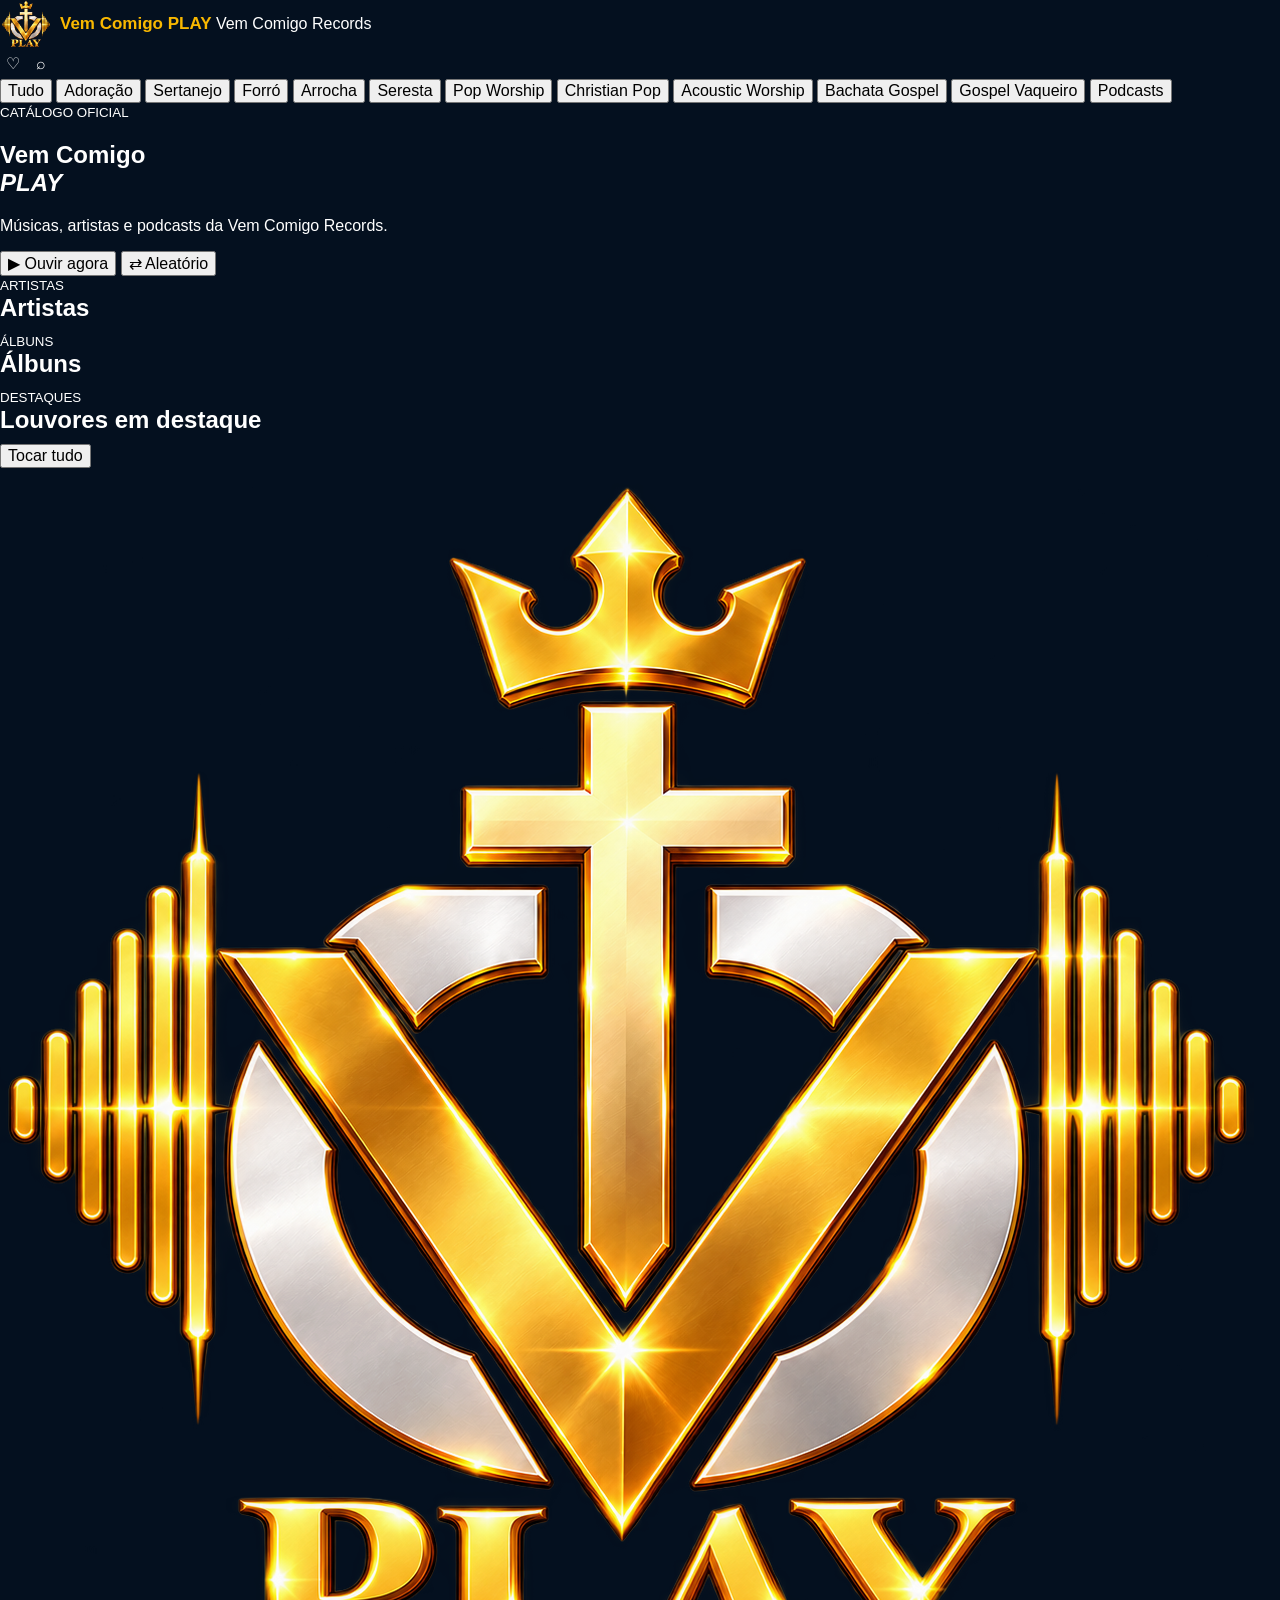
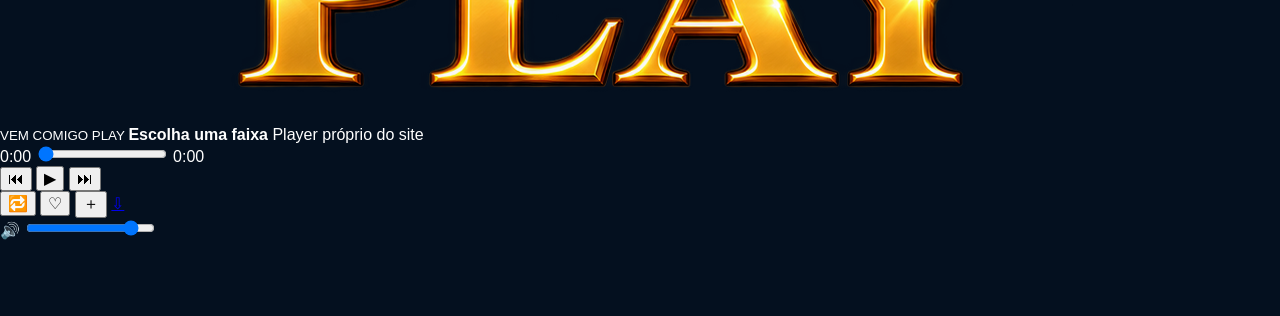
==== commit 7e7c6bbe: "Update index.html" ====
--- a/index.html
+++ b/index.html
@@ -1,163 +1,935 @@
 <!doctype html>
 <html lang="pt-BR">
+
 <head>
-<meta charset="utf-8">
-<meta name="viewport" content="width=device-width,initial-scale=1,viewport-fit=cover">
-<meta name="theme-color" content="#081a33">
-<title>Vem Comigo+</title>
-<link rel="manifest" href="./manifest.webmanifest">
-<link rel="stylesheet" href="./style.css">
+  <meta charset="utf-8">
+
+  <meta
+    name="viewport"
+    content="width=device-width,initial-scale=1,viewport-fit=cover"
+  >
+
+  <meta
+    name="theme-color"
+    content="#020812"
+  >
+
+  <title>Vem Comigo PLAY</title>
+
+  <meta
+    name="description"
+    content="Vem Comigo PLAY — músicas e podcasts da Vem Comigo Records."
+  >
+
+  <link
+    rel="stylesheet"
+    href="style.css"
+  >
 </head>
+
 <body>
-<div id="auth" class="auth">
-  <div class="authbox">
-    <img src="./assets/logo-vem-comigo-plus.png" class="auth-logo" alt="Vem Comigo+">
-    <h1>Vem Comigo+</h1>
-    <p>Conectando corações na fé 🙏✨</p>
-    <input id="authName" class="field" placeholder="Seu nome">
-    <input id="authEmail" type="email" class="field" placeholder="E-mail">
-    <input id="authPass" type="password" class="field" placeholder="Senha (mínimo 6)">
-    <div class="row"><button class="btn grow" onclick="login()">Entrar</button><button class="btn alt grow" onclick="signup()">Criar conta</button></div>
-    <div id="authMsg" class="muted"></div>
+
+  <!-- =====================================================
+       TOPO
+  ====================================================== -->
+
+  <header class="topbar">
+
+    <div class="brand">
+
+      <img
+        src="logo-play.png"
+        alt="Vem Comigo PLAY"
+      >
+
+      <div>
+
+        <strong>
+          Vem Comigo PLAY
+        </strong>
+
+        <span>
+          Vem Comigo Records
+        </span>
+
+      </div>
+
+    </div>
+
+
+    <div class="top-actions">
+
+      <button
+        id="libraryToggle"
+        class="iconbtn"
+        aria-label="Minha Biblioteca"
+        title="Minha Biblioteca"
+      >
+        ♡
+      </button>
+
+      <button
+        id="searchToggle"
+        class="iconbtn"
+        aria-label="Buscar"
+        title="Buscar"
+      >
+        ⌕
+      </button>
+
+    </div>
+
+  </header>
+
+
+  <!-- =====================================================
+       BUSCA
+  ====================================================== -->
+
+  <section
+    id="searchBox"
+    class="searchbox hidden"
+  >
+
+    <input
+      id="searchInput"
+      type="search"
+      placeholder="Buscar música, artista ou álbum"
+    >
+
+  </section>
+
+
+  <!-- =====================================================
+       CATEGORIAS
+  ====================================================== -->
+
+  <nav
+    class="chips"
+    aria-label="Categorias"
+  >
+
+    <button
+      class="active"
+      data-cat="Todos"
+    >
+      Tudo
+    </button>
+
+    <button data-cat="Adoração">
+      Adoração
+    </button>
+
+    <button data-cat="Sertanejo Gospel">
+      Sertanejo
+    </button>
+
+    <button data-cat="Forró Gospel">
+      Forró
+    </button>
+
+    <button data-cat="Arrocha Gospel">
+      Arrocha
+    </button>
+
+    <button data-cat="Seresta Gospel">
+      Seresta
+    </button>
+
+    <button data-cat="Pop Worship">
+      Pop Worship
+    </button>
+
+    <button data-cat="Christian Pop">
+      Christian Pop
+    </button>
+
+    <button data-cat="Acoustic Worship">
+      Acoustic Worship
+    </button>
+
+    <button data-cat="Bachata Gospel">
+      Bachata Gospel
+    </button>
+
+    <button data-cat="Gospel Vaqueiro">
+      Gospel Vaqueiro
+    </button>
+
+    <button data-cat="Podcasts">
+      Podcasts
+    </button>
+
+  </nav>
+
+
+  <main>
+
+    <!-- =====================================================
+         HOME
+    ====================================================== -->
+
+    <section
+      id="homeHero"
+      class="hero"
+    >
+
+      <small>
+        CATÁLOGO OFICIAL
+      </small>
+
+      <h1>
+        Vem Comigo
+        <br>
+        <em>PLAY</em>
+      </h1>
+
+      <p>
+        Músicas, artistas e podcasts
+        da Vem Comigo Records.
+      </p>
+
+
+      <div class="hero-actions">
+
+        <button id="heroPlay">
+          ▶ Ouvir agora
+        </button>
+
+        <button
+          id="heroShuffle"
+          class="secondary"
+        >
+          ⇄ Aleatório
+        </button>
+
+      </div>
+
+    </section>
+
+
+    <!-- =====================================================
+         MINHA BIBLIOTECA
+    ====================================================== -->
+
+    <section
+      id="librarySection"
+      class="section hidden"
+    >
+
+      <div class="library-header">
+
+        <button
+          id="closeLibrary"
+          class="album-back"
+        >
+          ← Voltar
+        </button>
+
+        <small>
+          MINHA BIBLIOTECA
+        </small>
+
+        <h1>
+          Sua música
+        </h1>
+
+        <p>
+          Favoritos e playlists salvos neste aparelho.
+        </p>
+
+      </div>
+
+
+      <div class="library-tabs">
+
+        <button
+          id="favoritesTab"
+          class="library-tab active"
+        >
+          ❤️ Favoritos
+        </button>
+
+        <button
+          id="playlistsTab"
+          class="library-tab"
+        >
+          ♪ Playlists
+        </button>
+
+      </div>
+
+
+      <!-- FAVORITOS -->
+
+      <div
+        id="favoritesView"
+        class="library-view"
+      >
+
+        <div class="section-head">
+
+          <div>
+
+            <small>
+              FAVORITOS
+            </small>
+
+            <h2>
+              Músicas que você curtiu
+            </h2>
+
+          </div>
+
+          <button id="playFavorites">
+            ▶ Tocar
+          </button>
+
+        </div>
+
+
+        <div
+          id="favoritesList"
+          class="tracklist"
+        >
+
+          <div class="empty">
+            Você ainda não adicionou favoritos.
+          </div>
+
+        </div>
+
+      </div>
+
+
+      <!-- PLAYLISTS -->
+
+      <div
+        id="playlistsView"
+        class="library-view hidden"
+      >
+
+        <div class="section-head">
+
+          <div>
+
+            <small>
+              PLAYLISTS
+            </small>
+
+            <h2>
+              Suas playlists
+            </h2>
+
+          </div>
+
+          <button id="createPlaylistButton">
+            + Nova
+          </button>
+
+        </div>
+
+
+        <div
+          id="playlistsGrid"
+          class="albums-grid"
+        >
+
+          <div class="empty">
+            Nenhuma playlist criada.
+          </div>
+
+        </div>
+
+      </div>
+
+    </section>
+
+
+    <!-- =====================================================
+         TELA DE PLAYLIST
+    ====================================================== -->
+
+    <section
+      id="playlistView"
+      class="album-view hidden"
+    >
+
+      <button
+        id="backPlaylist"
+        class="album-back"
+      >
+        ← Minhas playlists
+      </button>
+
+
+      <div class="album-header">
+
+        <div class="playlist-big-icon">
+          ♪
+        </div>
+
+
+        <div class="album-hero-info">
+
+          <small>
+            PLAYLIST
+          </small>
+
+          <h2 id="playlistViewTitle">
+            Minha Playlist
+          </h2>
+
+          <p id="playlistViewMeta">
+            0 músicas
+          </p>
+
+
+          <div class="album-actions">
+
+            <button
+              id="playlistPlay"
+              class="album-main-button"
+            >
+              ▶ Tocar playlist
+            </button>
+
+            <button
+              id="playlistShuffle"
+              class="album-secondary-button"
+            >
+              ⇄ Aleatório
+            </button>
+
+            <button
+              id="deletePlaylist"
+              class="album-secondary-button"
+            >
+              🗑 Excluir playlist
+            </button>
+
+          </div>
+
+        </div>
+
+      </div>
+
+
+      <div class="album-track-area">
+
+        <div
+          id="playlistTracks"
+          class="tracklist"
+        ></div>
+
+      </div>
+
+    </section>
+
+
+    <!-- =====================================================
+         ARTISTAS
+    ====================================================== -->
+
+    <section
+      id="artistsSection"
+      class="section"
+    >
+
+      <div class="section-head">
+
+        <div>
+
+          <small>
+            ARTISTAS
+          </small>
+
+          <h2>
+            Artistas
+          </h2>
+
+        </div>
+
+      </div>
+
+
+      <div
+        id="artistsGrid"
+        class="albums-grid"
+      ></div>
+
+    </section>
+
+
+    <!-- =====================================================
+         ÁLBUNS
+    ====================================================== -->
+
+    <section
+      id="albumsSection"
+      class="section"
+    >
+
+      <div class="section-head">
+
+        <div>
+
+          <small>
+            ÁLBUNS
+          </small>
+
+          <h2>
+            Álbuns
+          </h2>
+
+        </div>
+
+      </div>
+
+
+      <div
+        id="albumsGrid"
+        class="albums-grid"
+      ></div>
+
+    </section>
+
+
+    <!-- =====================================================
+         TELA DO ÁLBUM
+    ====================================================== -->
+
+    <section
+      id="albumView"
+      class="album-view hidden"
+    >
+
+      <button
+        id="backAlbum"
+        class="album-back"
+      >
+        ← Voltar
+      </button>
+
+
+      <div class="album-header">
+
+        <div class="album-hero-cover">
+
+          <img
+            id="albumViewCover"
+            src="logo-play.png"
+            alt="Capa do álbum"
+          >
+
+        </div>
+
+
+        <div class="album-hero-info">
+
+          <small>
+            ÁLBUM
+          </small>
+
+          <h2 id="albumViewTitle">
+            Álbum
+          </h2>
+
+          <h3 id="albumViewArtist">
+            Artista
+          </h3>
+
+          <p id="albumViewMeta">
+            Categoria • 0 faixas
+          </p>
+
+
+          <div class="album-actions">
+
+            <button
+              id="albumPlay"
+              class="album-main-button"
+            >
+              ▶ Tocar álbum
+            </button>
+
+            <button
+              id="albumShuffle"
+              class="album-secondary-button"
+            >
+              ⇄ Aleatório
+            </button>
+
+          </div>
+
+        </div>
+
+      </div>
+
+
+      <div class="album-track-area">
+
+        <div class="section-head">
+
+          <div>
+
+            <small>
+              FAIXAS
+            </small>
+
+            <h2>
+              Músicas do álbum
+            </h2>
+
+          </div>
+
+        </div>
+
+
+        <div
+          id="albumTracks"
+          class="tracklist"
+        ></div>
+
+      </div>
+
+    </section>
+
+    <!-- =====================================================
+         TELA DA MÚSICA
+    ====================================================== -->
+
+    <section
+      id="trackView"
+      class="track-view hidden"
+    >
+
+      <button
+        id="backTrack"
+        class="album-back"
+      >
+        ← Voltar
+      </button>
+
+      <div class="track-view-card">
+
+        <div class="track-view-cover">
+          <img
+            id="trackViewCover"
+            src="logo-play.png"
+            alt="Capa da música"
+          >
+        </div>
+
+        <div class="track-view-info">
+          <small>TOCANDO AGORA</small>
+          <h2 id="trackViewTitle">Música</h2>
+          <h3 id="trackViewArtist">Artista</h3>
+          <p id="trackViewAlbum">Álbum</p>
+
+          <div class="track-view-actions">
+            <button id="trackViewPlay" class="album-main-button">▶ Tocar música</button>
+            <button id="trackViewFavorite" class="album-secondary-button">♡ Favoritar</button>
+            <button id="trackViewPlaylist" class="album-secondary-button">＋ Playlist</button>
+            <a id="trackViewDownload" class="album-secondary-button track-view-download" href="#" download>⇩ Baixar</a>
+          </div>
+        </div>
+
+      </div>
+
+    </section>
+
+
+
+
+    <!-- =====================================================
+         DESTAQUES
+    ====================================================== -->
+
+    <section
+      id="featuredSection"
+      class="section"
+    >
+
+      <div class="section-head">
+
+        <div>
+
+          <small>
+            DESTAQUES
+          </small>
+
+          <h2>
+            Louvores em destaque
+          </h2>
+
+        </div>
+
+        <button id="playAll">
+          Tocar tudo
+        </button>
+
+      </div>
+
+
+      <div
+        id="catalog"
+        class="tracklist"
+      ></div>
+
+    </section>
+
+  </main>
+
+
+  <!-- =====================================================
+       MODAL ADICIONAR À PLAYLIST
+  ====================================================== -->
+
+  <div
+    id="playlistModal"
+    class="playlist-modal hidden"
+  >
+
+    <div class="playlist-modal-box">
+
+      <div class="playlist-modal-head">
+
+        <div>
+
+          <small>
+            VEM COMIGO PLAY
+          </small>
+
+          <h2>
+            Adicionar à playlist
+          </h2>
+
+        </div>
+
+
+        <button
+          id="closePlaylistModal"
+          class="modal-close"
+        >
+          ✕
+        </button>
+
+      </div>
+
+
+      <div
+        id="playlistModalTrack"
+        class="playlist-modal-track"
+      >
+        Escolha uma música.
+      </div>
+
+
+      <div
+        id="playlistChoices"
+        class="playlist-choices"
+      ></div>
+
+
+      <button
+        id="newPlaylistFromModal"
+        class="primary-action"
+      >
+        + Criar nova playlist
+      </button>
+
+    </div>
+
   </div>
-</div>
-
-<div id="app" class="wrap hidden">
-<header class="top">
-  <div class="brand"><img src="./assets/logo-vem-comigo-plus.png" alt="Vem Comigo+"><strong>Vem Comigo+</strong></div>
-  <div class="user">
-    <button class="iconbtn" onclick="go('notificacoes')">🔔 <span id="notifCount" class="badge hidden">0</span></button>
-    <img id="topAvatar" class="ava" alt="">
-    <button class="iconbtn" onclick="logout()">Sair</button>
-  </div>
-</header>
-
-<section id="inicio" class="page active">
-  <div class="stories">
-    <button onclick="go('oracoes')"><span>🙏</span><small>Orações</small></button>
-    <button onclick="go('reels')"><span>▶</span><small>Reels</small></button>
-    <button onclick="go('podcast')"><span>🎙️</span><small>Podcast</small></button>
-    <button onclick="go('testemunhos')"><span>✨</span><small>Testemunhos</small></button>
-    <button onclick="go('palavra')"><span>📖</span><small>Palavra</small></button>
-    <button onclick="go('louvores')"><span>🎵</span><small>Louvores</small></button>
-  </div>
-  <div class="card composer"><h3>✨ Praça da Família</h3><textarea id="postText" class="field" rows="3" maxlength="1000" placeholder="Compartilhe uma mensagem..."></textarea><div class="row"><label class="mini-file-picker">
-        <input id="postImage" type="file" accept="image/*" hidden>
-        <span class="mini-plus">＋</span>
-        <span id="postImageLabel">Foto</span>
-      </label><button class="btn" onclick="createPost()">Publicar</button></div><div id="postMsg" class="muted"></div></div>
-  <div id="feed"></div>
-</section>
-
-<section id="oracoes" class="page">
-  <div class="card"><h3>🙏 Pedidos de Oração</h3><textarea id="prayerText" class="field" rows="3" maxlength="1000" placeholder="Escreva seu pedido de oração..."></textarea><button class="btn" onclick="createPrayer()">Publicar pedido</button></div>
-  <div id="prayerList"></div>
-</section>
-
-<section id="testemunhos" class="page">
-  <div class="card"><h3>✨ Testemunhos</h3><textarea id="testimonyText" class="field" rows="3" maxlength="1500" placeholder="Conte o que Deus fez na sua vida..."></textarea><label class="mini-file-picker wide-picker">
-        <input id="testimonyImage" type="file" accept="image/*" hidden>
-        <span class="mini-plus">＋</span>
-        <span id="testimonyImageLabel">Adicionar foto</span>
-      </label><button class="btn" onclick="createTestimony()">Publicar testemunho</button><div id="testimonyMsg" class="muted"></div></div>
-  <div id="testimonyList"></div>
-</section>
-
-<section id="palavra" class="page">
-  <div class="card"><h3>📖 Palavra</h3><input id="wordTitle" class="field" placeholder="Título da mensagem"><input id="wordRef" class="field" placeholder="Referência bíblica (ex.: Salmos 119:105)"><textarea id="wordText" class="field" rows="5" maxlength="2500" placeholder="Compartilhe uma palavra/devocional..."></textarea><button class="btn" onclick="createWord()">Publicar Palavra</button><div id="wordMsg" class="muted"></div></div>
-  <div id="wordList"></div>
-</section>
-
-<section id="podcast" class="page">
-  <div class="card"><h3>🎙️ Podcast Vem Comigo Records</h3><input id="podTitle" class="field" placeholder="Título do episódio"><input id="podGuest" class="field" placeholder="Convidado / artista"><textarea id="podDesc" class="field" rows="2" placeholder="Descrição"></textarea><label class="mini-file-picker wide-picker">
-        <input id="podFile" type="file" accept="audio/*,.mp3" hidden>
-        <span class="mini-plus">＋</span>
-        <span id="podFileLabel">Adicionar áudio MP3</span>
-      </label><button class="btn" onclick="createPodcast()">Enviar episódio</button><div id="podMsg" class="muted"></div></div>
-  <div id="podcastList"></div>
-</section>
-
-<section id="louvores" class="page">
-  <div class="card"><h3>🎵 Louvores</h3><input id="songTitle" class="field" placeholder="Nome do louvor"><input id="songArtist" class="field" placeholder="Artista"><label class="mini-file-picker wide-picker">
-        <input id="songFile" type="file" accept="audio/*,.mp3" hidden>
-        <span class="mini-plus">＋</span>
-        <span id="songFileLabel">Adicionar louvor MP3</span>
-      </label><button class="btn" onclick="createSong()">Enviar louvor</button><div id="songMsg" class="muted"></div></div>
-  <div id="songList"></div>
-</section>
-
-
-<section id="reels" class="page">
-  <div class="reels-head">
-    <div>
-      <span class="eyebrow">REELS VEM+</span>
-      <h3>Momentos com fé e música</h3>
+
+
+  <!-- =====================================================
+       PLAYER FIXO
+  ====================================================== -->
+
+  <footer
+    class="player"
+    id="player"
+  >
+
+    <!-- CAPA -->
+
+    <img
+      id="cover"
+      src="logo-play.png"
+      alt="Capa"
+    >
+
+
+    <!-- INFORMAÇÕES -->
+
+    <div class="player-meta">
+
+      <small id="kind">
+        VEM COMIGO PLAY
+      </small>
+
+      <strong id="title">
+        Escolha uma faixa
+      </strong>
+
+      <span id="artist">
+        Player próprio do site
+      </span>
+
+
+      <div class="progress">
+
+        <span id="cur">
+          0:00
+        </span>
+
+        <input
+          id="seek"
+          type="range"
+          min="0"
+          max="100"
+          value="0"
+          aria-label="Progresso"
+        >
+
+        <span id="dur">
+          0:00
+        </span>
+
+      </div>
+
     </div>
-    <button class="reels-plus" onclick="toggleReelCreator()">＋</button>
-  </div>
-
-  <div id="reelCreator" class="card hidden">
-    <h3>Criar Reels</h3>
-
-    <label class="plus-picker">
-      <input id="reelImage" type="file" accept="image/*" hidden>
-      <span class="plus-circle">＋</span>
-      <div>
-        <strong>Adicionar foto</strong>
-        <small>Escolha uma imagem para o seu Reels</small>
-      </div>
-    </label>
-
-    <button type="button" class="plus-picker sound-open" onclick="openSoundPicker()">
-      <span class="plus-circle">♫</span>
-      <div>
-        <strong id="selectedSoundLabel">Adicionar música</strong>
-        <small>Escolha um Som Vem+</small>
-      </div>
-    </button>
-
-    <input id="selectedSoundUrl" type="hidden">
-    <input id="selectedSoundTitle" type="hidden">
-
-    <div id="soundPicker" class="sound-picker hidden">
-      <div class="sound-picker-head">
-        <div>
-          <span class="eyebrow">SONS VEM+</span>
-          <h3>Escolha uma música</h3>
-        </div>
-        <button type="button" class="sound-close" onclick="closeSoundPicker()">×</button>
-      </div>
-      <div id="soundList" class="sound-list">
-        <div class="empty">Carregando sons...</div>
-      </div>
+
+
+    <!-- ANTERIOR -->
+
+    <button
+      id="prev"
+      class="round"
+      aria-label="Anterior"
+      title="Anterior"
+    >
+      ⏮
+    </button>
+
+
+    <!-- PLAY -->
+
+    <button
+      id="play"
+      class="round main"
+      aria-label="Tocar"
+      title="Tocar"
+    >
+      ▶
+    </button>
+
+
+    <!-- PRÓXIMA -->
+
+    <button
+      id="next"
+      class="round"
+      aria-label="Próxima"
+      title="Próxima"
+    >
+      ⏭
+    </button>
+
+
+    <!-- =================================================
+         CONTROLES EXTRAS
+    ================================================== -->
+
+    <div class="player-extra-actions">
+
+      <!-- REPETIR -->
+
+      <button
+        id="repeatButton"
+        class="player-extra-button"
+        title="Repetir"
+        aria-label="Repetir"
+      >
+        🔁
+      </button>
+
+
+      <!-- FAVORITO -->
+
+      <button
+        id="favoriteCurrent"
+        class="player-extra-button"
+        title="Adicionar aos favoritos"
+        aria-label="Favorito"
+      >
+        ♡
+      </button>
+
+
+      <!-- PLAYLIST -->
+
+      <button
+        id="playlistCurrent"
+        class="player-extra-button"
+        title="Adicionar à playlist"
+        aria-label="Adicionar à playlist"
+      >
+        ＋
+      </button>
+
+
+      <!-- DOWNLOAD -->
+
+      <a
+        id="downloadCurrent"
+        class="player-extra-button"
+        href="#"
+        download
+        title="Baixar música"
+        aria-label="Baixar música"
+      >
+        ⇩
+      </a>
+
     </div>
 
-    <textarea id="reelCaption" class="field" rows="3" maxlength="500" placeholder="Escreva uma legenda..."></textarea>
-    <button class="btn" onclick="createReel()">Publicar Reels</button>
-    <div id="reelMsg" class="muted"></div>
-  </div>
-
-  <div id="reelsList"></div>
-</section>
-
-<section id="pessoas" class="page"><div class="card"><h3>🔎 Buscar pessoas</h3><input id="peopleSearch" class="field" placeholder="Buscar por nome..." oninput="loadPeople()"></div><div id="peopleList"></div></section>
-<section id="mensagens" class="page"><div class="card"><h3>💬 Mensagens</h3><select id="chatUser" class="field" onchange="loadChat()"><option value="">Escolha uma pessoa</option></select><div id="chat" class="chat"></div><div class="row"><input id="chatText" class="field grow" maxlength="1000" placeholder="Digite uma mensagem..."><button class="btn" onclick="sendMessage()">Enviar</button></div></div></section>
-<section id="notificacoes" class="page"><div class="card"><div class="row"><h3 class="grow">🔔 Notificações</h3><button class="btn alt" onclick="markAllRead()">Marcar lidas</button></div></div><div id="notifList"></div></section>
-<section id="perfil" class="page"><div class="card profilehero"><img id="profileAvatar" class="ava big" alt=""><h2 id="profileName">Meu Perfil</h2><div id="profileCounts" class="muted"></div></div><div class="card"><h3>Editar perfil</h3><input id="pName" class="field" placeholder="Nome"><textarea id="pBio" class="field" rows="3" placeholder="Bio"></textarea><input id="pVerse" class="field" placeholder="Versículo favorito"><label class="mini-file-picker wide-picker">
-        <input id="pAvatarFile" type="file" accept="image/*" hidden>
-        <span class="mini-plus">＋</span>
-        <span id="pAvatarFileLabel">Escolher foto do perfil</span>
-      </label><button class="btn" onclick="saveProfile()">Salvar perfil</button><div id="profileMsg" class="muted"></div></div></section>
-
-<nav class="nav">
-<button class="active" onclick="go('inicio',this)"><span>⌂</span>Início</button>
-<button onclick="go('reels',this)"><span>▶</span>Reels</button>
-<button onclick="go('pessoas',this)"><span>⌕</span>Buscar</button>
-<button onclick="go('mensagens',this)"><span>✉</span>Mensagens</button>
-<button onclick="go('notificacoes',this)"><span>♡</span>Avisos</button>
-<button onclick="go('perfil',this)"><span>◉</span>Perfil</button>
-</nav>
-</div>
-<script src="./config.js"></script>
-<script type="module" src="./app.js"></script>
-</body></html>+
+    <!-- VOLUME -->
+
+    <div class="volume">
+
+      <span>
+        🔊
+      </span>
+
+      <input
+        id="volume"
+        type="range"
+        min="0"
+        max="1"
+        step=".05"
+        value=".85"
+        aria-label="Volume"
+      >
+
+    </div>
+
+
+    <!-- ÁUDIO -->
+
+    <audio
+      id="audio"
+      preload="metadata"
+    ></audio>
+
+  </footer>
+
+
+  <script src="app.js"></script>
+
+</body>
+
+  </html>
